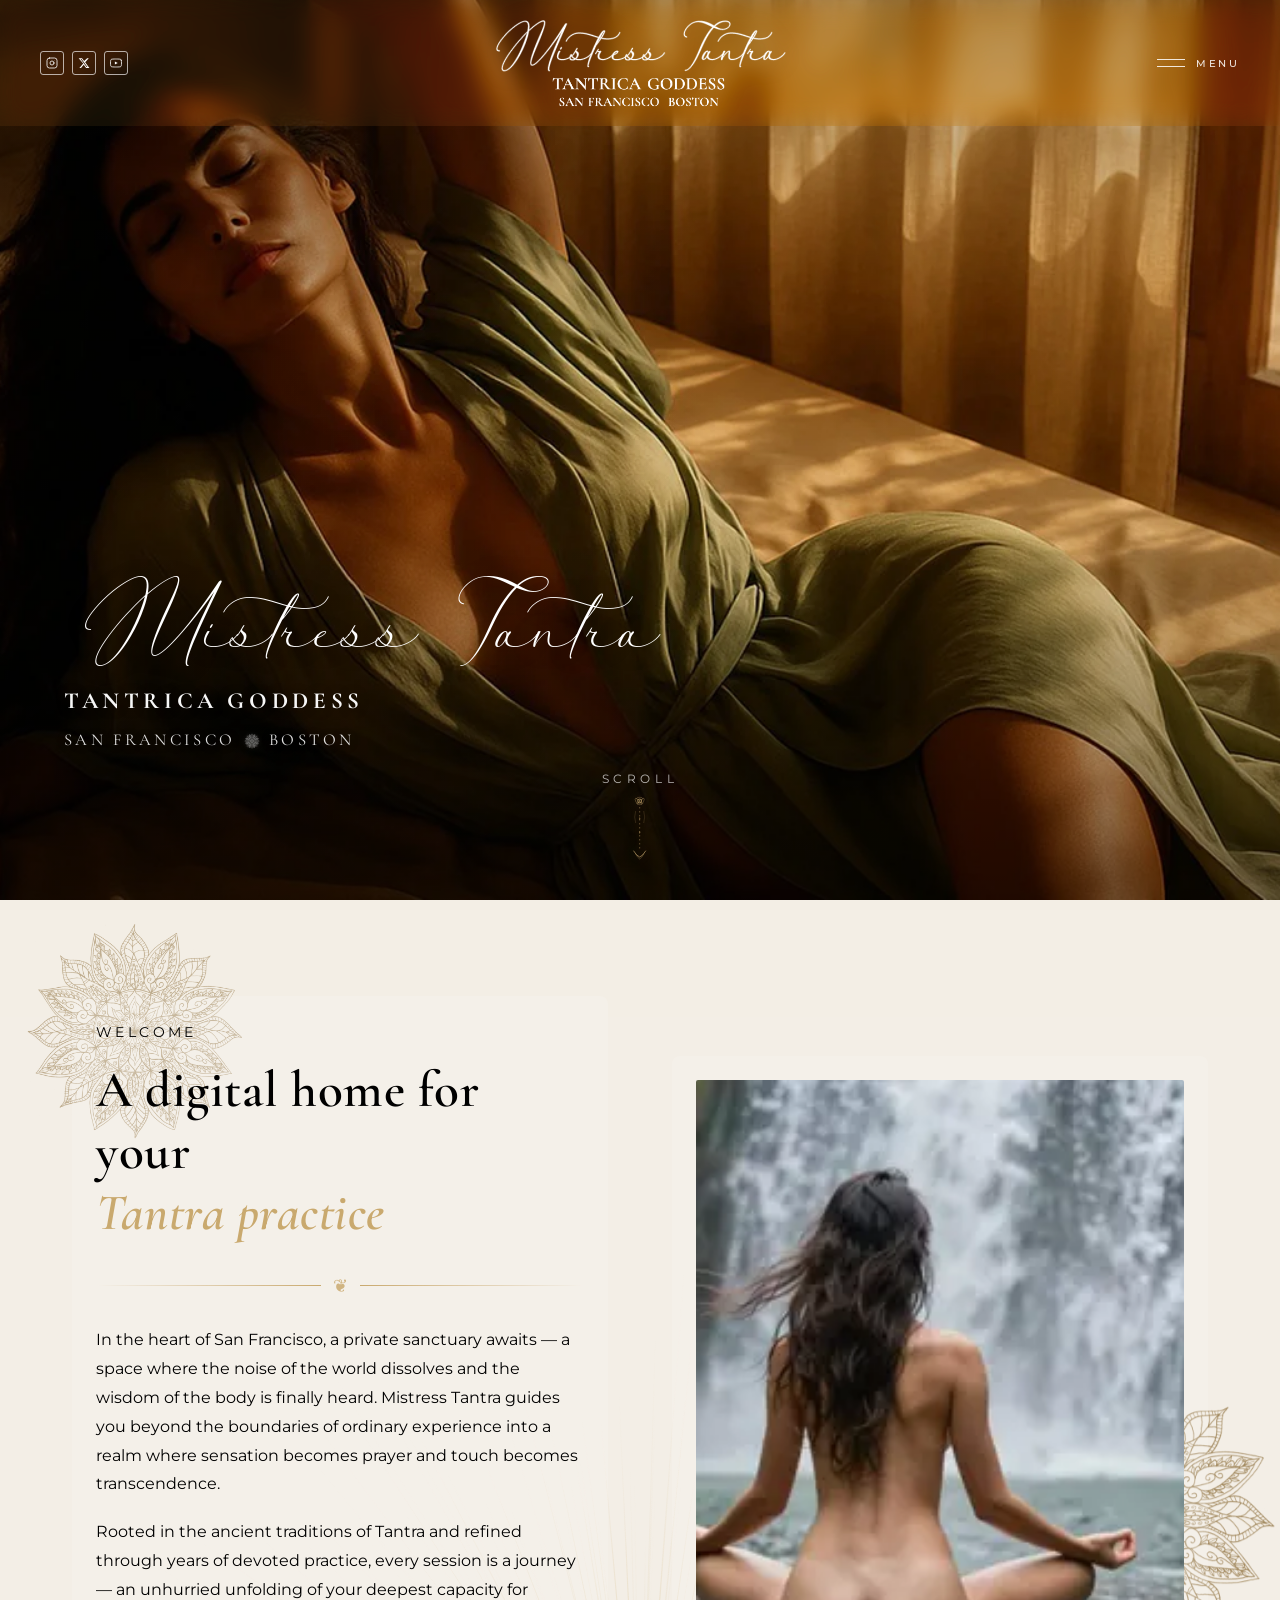
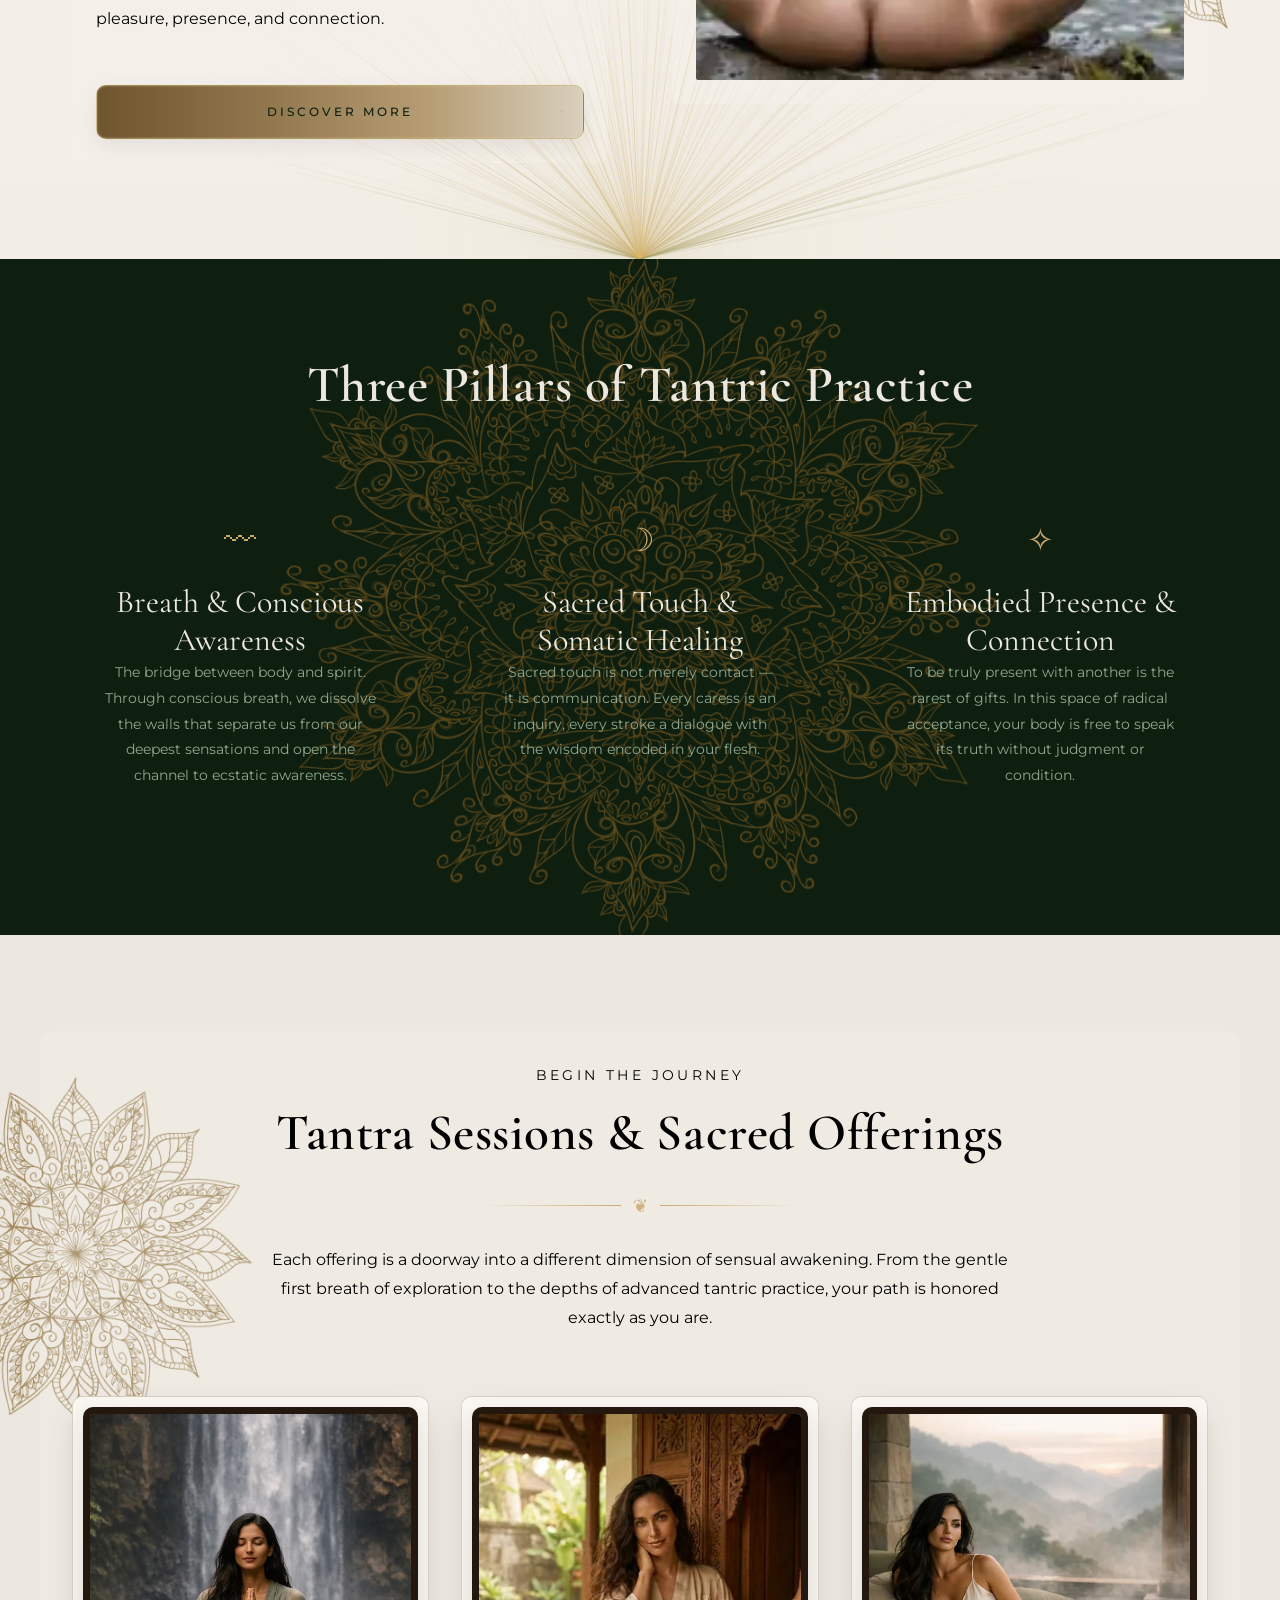
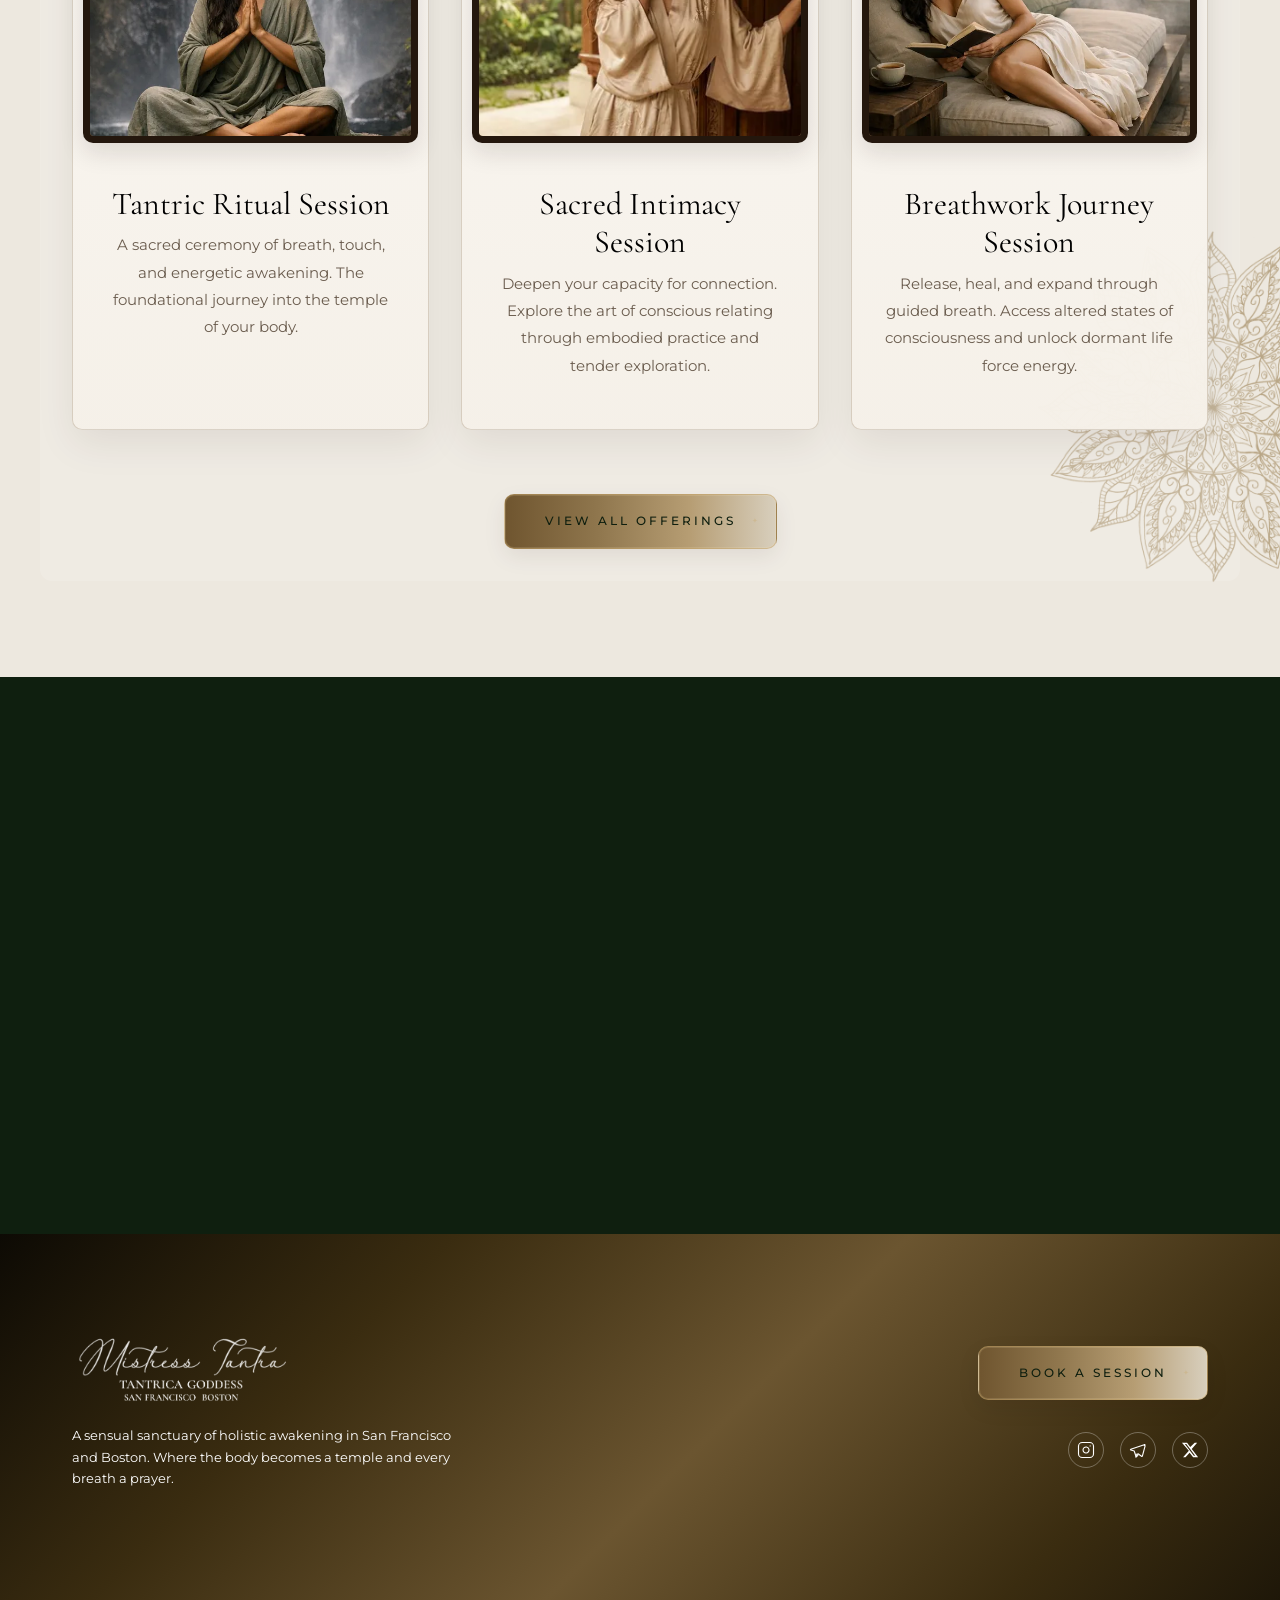
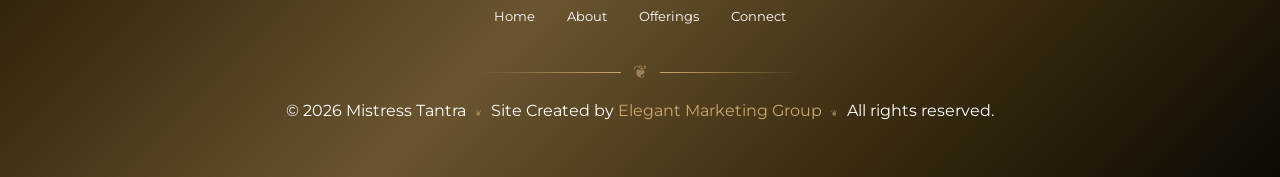
==== index.html @ 06502008 "Fix hero carousel: re-encode all videos, fix image distortion, update scene mapping - Re-encoded all" ====
<!DOCTYPE html>
<html lang="en">
<head>
  <meta charset="UTF-8">
  <meta name="viewport" content="width=device-width, initial-scale=1.0">
  <title>Mistress Tantra – Tantrica Goddess San Francisco</title>
  <meta name="description" content="Mistress Tantra – A sanctuary of sensual healing and holistic awakening in San Francisco & Boston.">
  <link rel="preload" href="assets/fonts/Allonges.ttf" as="font" type="font/ttf" crossorigin="anonymous">
  <link rel="preconnect" href="https://fonts.googleapis.com">
  <link rel="preconnect" href="https://fonts.gstatic.com" crossorigin>
  <link href="https://fonts.googleapis.com/css2?family=Cormorant+Garamond:ital,wght@0,300;0,400;0,500;1,300;1,400;1,500&family=Montserrat:wght@200;300;400;500;600&display=swap" rel="stylesheet">
  <link rel="stylesheet" href="assets/css/styles.css?v=59">
  <link rel="stylesheet" href="assets/css/home.css?v=31">
  <link rel="stylesheet" href="assets/css/sacred-geometry.css?v=12">
  <link rel="icon" href="assets/images/favicon.png" type="image/png">
  <script src="https://sites.super.myninja.ai/_assets/ninja-daytona-script.js"></script>
  <script src="assets/js/responsive-video.js?v=7"></script>
</head>
<body class="home-page">

  <div class="scroll-progress"></div>

  <!-- ═══════════════════════════════════════════════════════
       SITE-WIDE FIXED HEADER  (logo + gold bar + nav overlay)
  ═══════════════════════════════════════════════════════ -->

  <!-- Logo — fixed, centered, above header bar -->
    <!-- ═══════════════════════════════════════════════════════
       SITE-WIDE FIXED HEADER — social | logo | menu (one bar)
  ═══════════════════════════════════════════════════════ -->
  <header class="home-header" id="homeHeader">
    <div class="home-header__inner">

      <!-- COL 1: Social icons — far left -->
      <div class="home-header__social">
        <a href="#" aria-label="Instagram" class="social-icon">
          <svg width="12" height="12" viewBox="0 0 24 24" fill="none"
               stroke="white" stroke-width="1.6"
               stroke-linecap="round" stroke-linejoin="round">
            <rect x="2" y="2" width="20" height="20" rx="5" ry="5"/>
            <circle cx="12" cy="12" r="4"/>
            <circle cx="17.5" cy="6.5" r="0.5" fill="white" stroke="none"/>
          </svg>
        </a>
        <a href="#" aria-label="X" class="social-icon">
          <svg width="12" height="12" viewBox="0 0 24 24" fill="white">
            <path d="M18.244 2.25h3.308l-7.227 8.26 8.502 11.24H16.17l-4.714-6.231-5.401 6.231H2.746l7.73-8.835L1.254 2.25H8.08l4.253 5.622 5.91-5.622Zm-1.161 17.52h1.833L7.084 4.126H5.117z"/>
          </svg>
        </a>
        <a href="#" aria-label="YouTube" class="social-icon">
          <svg width="12" height="12" viewBox="0 0 24 24" fill="none"
               stroke="white" stroke-width="1.6"
               stroke-linecap="round" stroke-linejoin="round">
            <path d="M22.54 6.42a2.78 2.78 0 0 0-1.95-1.96C18.88 4 12 4 12 4s-6.88 0-8.59.46A2.78 2.78 0 0 0 1.46 6.42 29 29 0 0 0 1 12a29 29 0 0 0 .46 5.58 2.78 2.78 0 0 0 1.95 1.96C5.12 20 12 20 12 20s6.88 0 8.59-.46a2.78 2.78 0 0 0 1.95-1.96A29 29 0 0 0 23 12a29 29 0 0 0-.46-5.58z"/>
            <polygon points="9.75 15.02 15.5 12 9.75 8.98 9.75 15.02" fill="white" stroke="none"/>
          </svg>
        </a>
      </div>

      <!-- COL 2: Logo — center -->
      <div class="home-header__logo-col">
        <a href="index.html">
          <img src="assets/images/logo-hero.png"
               alt="Mistress Tantra – Tantrica Goddess"
               class="home-hero__logo">
        </a>
      </div>

      <!-- COL 3: Hamburger + MENU — far right -->
      <div class="home-header__menu-col">
        <button class="home-header__menu-btn" id="menuBtn" aria-label="Open menu">
          <div class="hamburger">
            <span></span>
            <span></span>
            <span></span>
          </div>
          <span class="menu-label">MENU</span>
        </button>
      </div>

    </div>
  </header>

  <!-- Fullscreen nav overlay -->
  <nav class="nav-overlay" id="navOverlay" aria-hidden="true">
    <button class="nav-overlay__close" id="menuClose" aria-label="Close menu">&#x2715;</button>
    <div class="nav-overlay__links">
      <a href="index.html" class="active">Home</a>
      <a href="about.html" >About</a>
      <a href="offerings.html" >Offerings</a>
      <a href="connect.html" >Connect</a>
    </div>
    <div class="nav-overlay__social">
      <a href="#" aria-label="Instagram" class="social-icon">
        <svg width="18" height="18" viewBox="0 0 24 24" fill="none"
             stroke="white" stroke-width="1.6"
             stroke-linecap="round" stroke-linejoin="round">
          <rect x="2" y="2" width="20" height="20" rx="5" ry="5"/>
          <circle cx="12" cy="12" r="4"/>
          <circle cx="17.5" cy="6.5" r="0.5" fill="white" stroke="none"/>
        </svg>
      </a>
      <a href="#" aria-label="X" class="social-icon">
        <svg width="18" height="18" viewBox="0 0 24 24" fill="white">
          <path d="M18.244 2.25h3.308l-7.227 8.26 8.502 11.24H16.17l-4.714-6.231-5.401 6.231H2.746l7.73-8.835L1.254 2.25H8.08l4.253 5.622 5.91-5.622Zm-1.161 17.52h1.833L7.084 4.126H5.117z"/>
        </svg>
      </a>
      <a href="#" aria-label="YouTube" class="social-icon">
        <svg width="18" height="18" viewBox="0 0 24 24" fill="none"
             stroke="white" stroke-width="1.6"
             stroke-linecap="round" stroke-linejoin="round">
          <path d="M22.54 6.42a2.78 2.78 0 0 0-1.95-1.96C18.88 4 12 4 12 4s-6.88 0-8.59.46A2.78 2.78 0 0 0 1.46 6.42 29 29 0 0 0 1 12a29 29 0 0 0 .46 5.58 2.78 2.78 0 0 0 1.95 1.96C5.12 20 12 20 12 20s6.88 0 8.59-.46a2.78 2.78 0 0 0 1.95-1.96A29 29 0 0 0 23 12a29 29 0 0 0-.46-5.58z"/>
          <polygon points="9.75 15.02 15.5 12 9.75 8.98 9.75 15.02" fill="white" stroke="none"/>
        </svg>
      </a>
    </div>
    <!-- Decorative mandalas along the bottom -->
    <div class="nav-overlay__mandalas" aria-hidden="true">
      <img src="assets/images/mandala-section.png" alt="" class="nav-mandala nav-mandala--top-left">
      <img src="assets/images/mandala-section.png" alt="" class="nav-mandala nav-mandala--top-right">
      <img src="assets/images/mandala-section.png" alt="" class="nav-mandala nav-mandala--mid-left">
      <img src="assets/images/mandala-section.png" alt="" class="nav-mandala nav-mandala--mid-right">
      <img src="assets/images/mandala-section.png" alt="" class="nav-mandala nav-mandala--bottom-center">
    </div>
  </nav>




  <!-- Hero — full viewport video with seamless crossfade loop -->
  <section id="home" class="home-hero">
    <div class="home-hero__img" id="heroImage"></div>

    <video class="home-hero__video" id="heroVideoA"
           autoplay muted loop playsinline webkit-playsinline preload="auto">
    </video>
    <video class="home-hero__video home-hero__video--alt" id="heroVideoB"
           muted loop playsinline webkit-playsinline preload="auto">
    </video>

    <div class="home-hero__vignette"></div>

    <!-- Hero text — lower left -->
    <div class="home-hero__text">
      <h1 class="home-hero__title">Mistress Tantra</h1>
      <p class="home-hero__subtitle">TANTRICA GODDESS</p>
      <p class="home-hero__locations">
        SAN FRANCISCO
        <img src="assets/images/mandala-divider.png" alt="" class="mandala-sep" aria-hidden="true">
        BOSTON
      </p>
    </div>

    <!-- Scroll CTA -->
    <button class="home-hero__scroll" id="scrollBtn" aria-label="Scroll to content">
      <span class="scroll-word">SCROLL</span>
      <svg class="scroll-ornament-svg" viewBox="0 0 40 72" fill="none" xmlns="http://www.w3.org/2000/svg">
        <!-- Lotus/mandala top motif -->
        <circle cx="20" cy="8" r="2" fill="none" stroke="rgba(201,169,110,0.85)" stroke-width="0.7"/>
        <ellipse cx="20" cy="5.5" rx="3" ry="1.2" fill="none" stroke="rgba(201,169,110,0.6)" stroke-width="0.5"/>
        <ellipse cx="20" cy="10.5" rx="3" ry="1.2" fill="none" stroke="rgba(201,169,110,0.6)" stroke-width="0.5"/>
        <ellipse cx="17.2" cy="8" rx="1.2" ry="3" fill="none" stroke="rgba(201,169,110,0.6)" stroke-width="0.5" transform="rotate(-25 17.2 8)"/>
        <ellipse cx="22.8" cy="8" rx="1.2" ry="3" fill="none" stroke="rgba(201,169,110,0.6)" stroke-width="0.5" transform="rotate(25 22.8 8)"/>
        <circle cx="20" cy="8" r="0.7" fill="rgba(201,169,110,0.85)"/>
        <!-- Central descending line -->
        <line x1="20" y1="14" x2="20" y2="56" stroke="rgba(201,169,110,0.7)" stroke-width="0.6" stroke-dasharray="1.5 2.5"/>
        <!-- Small diamond accents along the line -->
        <path d="M20 24 L20.8 25.5 L20 27 L19.2 25.5 Z" fill="rgba(201,169,110,0.45)"/>
        <path d="M20 38 L20.8 39.5 L20 41 L19.2 39.5 Z" fill="rgba(201,169,110,0.45)"/>
        <!-- Curved side flourishes -->
        <path d="M16 18 Q14 24 16 30" fill="none" stroke="rgba(201,169,110,0.35)" stroke-width="0.5"/>
        <path d="M24 18 Q26 24 24 30" fill="none" stroke="rgba(201,169,110,0.35)" stroke-width="0.5"/>
        <!-- Bottom chevron arrow -->
        <path d="M14 58 Q17 63 20 64 Q23 63 26 58" fill="none" stroke="rgba(201,169,110,0.8)" stroke-width="0.8" stroke-linecap="round"/>
        <path d="M16 61 Q18 65 20 66 Q22 65 24 61" fill="none" stroke="rgba(201,169,110,0.5)" stroke-width="0.6" stroke-linecap="round"/>
      </svg>
    </button>
  </section>

<!-- ═══════════════════════════════════════════
       CONTENT BELOW HERO
  ════════════════════════════════════════════ -->

  <!-- Introduction -->
  <section id="intro" class="section-linen section-over-hero section-intro-sacred section-entrance">
    <!-- Sacred geometry background — Sri Yantra mandala, slow rotation -->
    <div class="sacred-mandala-wrap" id="sacredMandala">
                        <img src="assets/images/mandala-section.png" alt="" class="sacred-mandala-img" aria-hidden="true">
    </div>
    <!-- Small corner mandala -->
    <div class="sacred-mandala-wrap-sm" id="sacredMandalaSmall">
                        <img src="assets/images/mandala-section.png" alt="" class="sacred-mandala-img sacred-mandala-img-sm" aria-hidden="true">
    </div>
    <!-- Sacred starburst — radiant ray canvas -->
    <canvas class="sacred-starburst" id="sacredStarburst" aria-hidden="true"></canvas>
    <div class="container">
      <div class="grid-2">
        <div class="split-text fade-in-left">
          <p class="subtitle">Welcome</p>
          <h2>A digital home for your <br><em class="font-accent">Tantra practice</em></h2>
          <div class="divider-ornamental" aria-hidden="true">
            <span class="divider-ornamental-line"></span>
            <span class="divider-ornamental-symbol">&#x2766;</span>
            <span class="divider-ornamental-line"></span>
          </div>
          <p>In the heart of San Francisco, a private sanctuary awaits — a space where the noise of the world dissolves and the wisdom of the body is finally heard. Mistress Tantra guides you beyond the boundaries of ordinary experience into a realm where sensation becomes prayer and touch becomes transcendence.</p>
          <p>Rooted in the ancient traditions of Tantra and refined through years of devoted practice, every session is a journey — an unhurried unfolding of your deepest capacity for pleasure, presence, and connection.</p>
          <a href="about.html" class="btn btn-dark mt-md">Discover More</a>
        </div>
        <div class="fade-in-right">
          <picture>
      <source media="(max-width: 480px)" srcset="assets/images/mobile/hero-about.webp" type="image/webp">
      <source media="(max-width: 767px)" srcset="assets/images/tablet-p/hero-about.webp" type="image/webp">
      <source media="(max-width: 1023px)" srcset="assets/images/tablet-l/hero-about.webp" type="image/webp">
      <source srcset="assets/images/laptop/hero-about.webp" type="image/webp">
      <img src="assets/images/hero-about.png" alt="Mistress Tantra in meditation" class="img-hero-tall">
    </picture>
        </div>
      </div>
    </div>
  </section>



  <!-- Pillars -->
  <section class="section-dark section-pillars-sacred section-entrance">
    <div class="pillars-mandala-wrap" aria-hidden="true">
      <img src="assets/images/mandala-pillars.png" alt="" class="pillars-mandala-img">
    </div>
    <div class="container text-center">
      <h2 class="fade-in" style="color: var(--linen);">Three Pillars of Tantric Practice</h2>
      <div class="feature-row mt-lg stagger-children">
        <div class="feature-item fade-in">
          <div class="feature-icon" style="color: var(--aman-gold);">〰</div>
          <h3 style="color: var(--linen);">Breath & Conscious Awareness</h3>
          <p style="color: var(--misty-sage);">The bridge between body and spirit. Through conscious breath, we dissolve the walls that separate us from our deepest sensations and open the channel to ecstatic awareness.</p>
        </div>
        <div class="feature-item fade-in">
          <div class="feature-icon" style="color: var(--aman-gold);">☽</div>
          <h3 style="color: var(--linen);">Sacred Touch & Somatic Healing</h3>
          <p style="color: var(--misty-sage);">Sacred touch is not merely contact — it is communication. Every caress is an inquiry, every stroke a dialogue with the wisdom encoded in your flesh.</p>
        </div>
        <div class="feature-item fade-in">
          <div class="feature-icon" style="color: var(--aman-gold);">✧</div>
          <h3 style="color: var(--linen);">Embodied Presence & Connection</h3>
          <p style="color: var(--misty-sage);">To be truly present with another is the rarest of gifts. In this space of radical acceptance, your body is free to speak its truth without judgment or condition.</p>
        </div>
      </div>
    </div>
  </section>

  <!-- Offerings Preview -->
  <section class="section-linen offerings-mandala-section section-entrance">
    <div class="offerings-mandala offerings-mandala-one" aria-hidden="true">
      <img src="assets/images/mandala-section.png" alt="" class="offerings-mandala-img">
    </div>
    <div class="offerings-mandala offerings-mandala-two" aria-hidden="true">
      <img src="assets/images/mandala-section.png" alt="" class="offerings-mandala-img">
    </div>
    <div class="container text-center">
      <p class="subtitle fade-in">Begin the Journey</p>
      <h2 class="fade-in">Tantra Sessions & Sacred Offerings</h2>
      <div class="divider divider-center fade-in"><span class="divider-ornament">&#x2766;</span></div>
      <p class="container-narrow fade-in" style="color: #000000;">Each offering is a doorway into a different dimension of sensual awakening. From the gentle first breath of exploration to the depths of advanced tantric practice, your path is honored exactly as you are.</p>
      <div class="grid-3 mt-lg stagger-children">
        <div class="card fade-in">
          <div class="card-image-wrapper">
            <picture>
      <source media="(max-width: 480px)" srcset="assets/images/mobile/offerings-square.webp" type="image/webp">
      <source media="(max-width: 767px)" srcset="assets/images/tablet-p/offerings-square.webp" type="image/webp">
      <source media="(max-width: 1023px)" srcset="assets/images/tablet-l/offerings-square.webp" type="image/webp">
      <source srcset="assets/images/laptop/offerings-square.webp" type="image/webp">
      <img src="assets/images/offerings-square.png" alt="Tantric Ritual Session" class="card-image card-image-offering card-image-offering-ritual">
    </picture>
          </div>
          <div class="card-body">
            <h3>Tantric Ritual Session</h3>
            <p>A sacred ceremony of breath, touch, and energetic awakening. The foundational journey into the temple of your body.</p>
          </div>
        </div>
        <div class="card fade-in">
          <div class="card-image-wrapper">
            <picture>
      <source media="(max-width: 480px)" srcset="assets/images/mobile/hero-connect.webp" type="image/webp">
      <source media="(max-width: 767px)" srcset="assets/images/tablet-p/hero-connect.webp" type="image/webp">
      <source media="(max-width: 1023px)" srcset="assets/images/tablet-l/hero-connect.webp" type="image/webp">
      <source srcset="assets/images/laptop/hero-connect.webp" type="image/webp">
      <img src="assets/images/hero-connect.jpg" alt="Sacred Intimacy Session" class="card-image card-image-offering card-image-offering-intimacy">
    </picture>
          </div>
          <div class="card-body">
            <h3>Sacred Intimacy Session</h3>
            <p>Deepen your capacity for connection. Explore the art of conscious relating through embodied practice and tender exploration.</p>
          </div>
        </div>
        <div class="card fade-in">
          <div class="card-image-wrapper">
            <picture>
      <source media="(max-width: 480px)" srcset="assets/images/mobile/hero-blog.webp" type="image/webp">
      <source media="(max-width: 767px)" srcset="assets/images/tablet-p/hero-blog.webp" type="image/webp">
      <source media="(max-width: 1023px)" srcset="assets/images/tablet-l/hero-blog.webp" type="image/webp">
      <source srcset="assets/images/laptop/hero-blog.webp" type="image/webp">
      <img src="assets/images/hero-blog.png" alt="Breathwork Journey Session" class="card-image card-image-offering card-image-offering-breathwork">
    </picture>
          </div>
          <div class="card-body">
            <h3>Breathwork Journey Session</h3>
            <p>Release, heal, and expand through guided breath. Access altered states of consciousness and unlock dormant life force energy.</p>
          </div>
        </div>
      </div>
      <a href="offerings.html" class="btn btn-dark mt-lg">View All Offerings</a>
    </div>
  </section>

  <!-- CTA -->
  <section class="book-session-overlay-section section-dark section-entrance" style="padding: var(--space-xxl) 0;">
    <!-- Centered mandala overlay -->
    <div class="book-session-mandala-wrap" aria-hidden="true">
      <img src="assets/images/mandala-pillars.png" alt="" class="book-session-mandala-img">
    </div>
    <div class="container text-center">
      <h2 class="fade-in" style="color: var(--linen); font-size: clamp(2rem, 4vw, 3.2rem);">Book a Tantric Session in San Francisco</h2>
      <p class="container-narrow fade-in" style="color: var(--misty-sage); margin-bottom: var(--space-lg);">Whether you seek healing, exploration, or the simple profound pleasure of being truly seen and held — this space was created for you.</p>
      <a href="connect.html" class="btn btn-primary fade-in">Connect With Me</a>
    </div>
  </section>

  <!-- Footer -->
  <footer class="footer">
    <div class="footer-bg" aria-hidden="true"></div>
    <div class="container">
      <div class="footer-top">
        <div class="footer-brand">
          <img src="assets/images/logo-hero.png" alt="Mistress Tantra – Tantrica Goddess San Francisco & Boston" class="footer-logo">
          <p>A sensual sanctuary of holistic awakening in San Francisco and Boston. Where the body becomes a temple and every breath a prayer.</p>
        </div>
        <div class="footer-actions">
          <a href="connect.html" class="btn btn-primary footer-cta">Book a Session</a>
          <div class="footer-social">
            <a href="#" aria-label="Instagram"><svg width="18" height="18" viewBox="0 0 24 24" fill="none" stroke="currentColor" stroke-width="1.5" stroke-linecap="round" stroke-linejoin="round"><rect x="2" y="2" width="20" height="20" rx="5" ry="5"/><path d="M16 11.37A4 4 0 1 1 12.63 8 4 4 0 0 1 16 11.37z"/><line x1="17.5" y1="6.5" x2="17.51" y2="6.5"/></svg></a>
            <a href="#" aria-label="Telegram"><svg width="18" height="18" viewBox="0 0 24 24" fill="none" stroke="currentColor" stroke-width="1.5" stroke-linecap="round" stroke-linejoin="round"><path d="M21.2 4.6L2.4 11.1c-.7.3-.7.8.1 1l4.5 1.3 1.7 5.3c.2.6.5.7.9.4l2.5-2.1 4.6 3.4c.6.3 1 .2 1.2-.5l3.5-13.2c.2-.8-.3-1.2-1.2-.9z"/><path d="M9.6 17.4l-.6 3.6c-.1.5.2.6.5.3l2.3-2.1"/></svg></a>
            <a href="#" aria-label="X"><svg width="18" height="18" viewBox="0 0 24 24" fill="currentColor"><path d="M18.244 2.25h3.308l-7.227 8.26 8.502 11.24H16.17l-4.714-6.231-5.401 6.231H2.746l7.73-8.835L1.254 2.25H8.08l4.253 5.622 5.91-5.622Zm-1.161 17.52h1.833L7.084 4.126H5.117z"/></svg></a>
          </div>
        </div>
      </div>
      <div class="footer-nav-wrapper">
        <button class="footer-hamburger" id="footerHamburger" aria-label="Open menu">
          <span></span><span></span><span></span>
        </button>
        <nav class="footer-nav" id="footerNav">
          <a href="index.html">Home</a>
          <a href="about.html">About</a>
          <a href="offerings.html">Offerings</a>
          <a href="connect.html">Connect</a>
        </nav>
      </div>
      <div class="footer-divider divider divider-center" aria-hidden="true"><span class="divider-ornament">&#x2766;</span></div>
      <div class="footer-bottom">
        <p>&copy; 2026 Mistress Tantra <span class="footer-sep">&#x2766;</span> Site Created by <a href="https://www.elegantmarketinggroup.com" target="_blank" rel="noopener noreferrer">Elegant Marketing Group</a> <span class="footer-sep">&#x2766;</span> All rights reserved.</p>
      </div>
    </div>
  </footer>

  <div class="back-to-top">↑</div>
  <script src="assets/js/main.js?v=2"></script>
  <script src="assets/js/starburst.js?v=3"></script>
  <script src="assets/js/home.js?v=21"></script>
</body>
</html>
---- assets/css/styles.css ----
/* ============================================================
   MISTRESS TANTRA — Custom Stylesheet
   Aman-Vibe Aesthetic · Earthy · Sensual · Holistic
   ============================================================ */

/* --- FONT IMPORTS --- */
/* Allonges Regular — self-hosted (hero title only) */
@font-face {
  font-family: 'Allonges';
  src: url('../fonts/Allonges.ttf') format('truetype');
  font-weight: 400;
  font-style: normal;
  font-display: block; /* hold invisible — eliminates FOUT flash */
}
/* Cormorant Garamond + Montserrat only — Playfair Display removed per style guide */
@import url('https://fonts.googleapis.com/css2?family=Cormorant+Garamond:ital,wght@0,300;0,400;0,500;0,600;0,700;1,300;1,400;1,500;1,600&family=Montserrat:wght@200;300;400;500;600&display=swap');

/* --- CSS CUSTOM PROPERTIES --- */
:root {
  /* Primary Greens — DARKENED */
  --deep-forest: #0f1f0f;
  --sage: #5a7a5a;
  --misty-sage: #8fa88f;
  --olive-grove: #4a5c3a;

  /* Earthy Browns & Beiges */
  --warm-earth: #3d3428;
  --raw-umber: #6b5d4f;
  --warm-sand: #c4a882;

  /* Neutrals */
  --charcoal: #2c2c2c;
  --stone: #8a8278;
  --linen: #ede8df;
  --ivory-mist: #faf7f2;

  /* Accents */
  --aman-gold: #c9a96e;
  --aman-gold-light: #d4b87e;

  /* Overlays — BLACK with same transparency */
  --veil: rgba(0, 0, 0, 0.7);
  --veil-light: rgba(0, 0, 0, 0.4);
  --veil-warm: rgba(0, 0, 0, 0.6);

  /* Typography */
  --font-display: 'Cormorant Garamond', Georgia, serif;
  --font-body: 'Montserrat', 'Helvetica Neue', Arial, sans-serif;
  --font-accent: 'Cormorant Garamond', Georgia, serif;

  /* Spacing */
  --space-xs: 0.5rem;
  --space-sm: 1rem;
  --space-md: 2rem;
  --space-lg: 4rem;
  --space-xl: 6rem;
  --space-xxl: 10rem;

  /* Transitions */
  --transition-smooth: all 0.5s cubic-bezier(0.25, 0.1, 0.25, 1);
  --transition-slow: all 0.8s cubic-bezier(0.25, 0.1, 0.25, 1);
}

/* --- RESET & BASE --- */
*,
*::before,
*::after {
  margin: 0;
  padding: 0;
  box-sizing: border-box;
}

html {
  scroll-behavior: smooth;
  font-size: 16px;
  overflow-x: hidden;
}

body {
  font-family: var(--font-body);
  font-weight: 400;
  color: #000000;
  background-color: var(--linen);
  line-height: 1.7;
  overflow-x: hidden;
  -webkit-font-smoothing: antialiased;
  -moz-osx-font-smoothing: grayscale;
}

img {
  max-width: 100%;
  height: auto;
  display: block;
}

/* Responsive picture elements — ensure proper sizing */
picture {
  display: block;
  width: 100%;
  height: 100%;
}
picture img {
  width: 100%;
  height: auto;
}
/* About overlap image — picture element needs specific handling */
.about-overlap-image picture {
  width: 100%;
  height: auto;
}
.about-overlap-image picture img {
  width: 100%;
  height: 500px;
  object-fit: cover;
  object-position: center 30%;
  border-radius: 10px;
  box-shadow: 0 20px 60px rgba(0,0,0,0.25);
  opacity: 0;
  transform: translateY(30px);
  transition: opacity 1.2s ease, transform 1.2s ease;
}
.about-overlap-image picture img.visible {
  opacity: 1;
  transform: translateY(0);
}

a {
  color: inherit;
  text-decoration: none;
  transition: var(--transition-smooth);
}

ul, ol {
  list-style: none;
}

::selection {
  background: var(--aman-gold);
  color: var(--deep-forest);
}

/* --- TYPOGRAPHY --- */
h1, h2, h3, h4, h5, h6 {
  font-family: var(--font-display);
  font-weight: 400;
  line-height: 1.2;
  color: var(--deep-forest);
}

h1 {
  font-size: clamp(2.8rem, 4.5vw, 5rem); /* Style Guide: 44.8px–80px */
  font-weight: 300;
  letter-spacing: 0.02em;
  line-height: 1.1;
  color: #000000;
}

h2 {
  font-size: clamp(2.2rem, 4vw, 4rem);
  font-weight: 600;
  letter-spacing: 0.01em;
  color: #000000;
}

h3 {
  font-size: clamp(1.5rem, 2.5vw, 2rem);
  font-weight: 400;
  color: #000000;
}

h4 {
  font-size: clamp(1.2rem, 2vw, 1.5rem);
  font-weight: 500;
}

p {
  margin-bottom: 1.2em;
  font-size: 1rem;
  line-height: 1.8;
}

.font-accent {
  font-family: var(--font-accent);
  font-style: italic;
  color: var(--aman-gold);
}

.text-gold {
  color: var(--aman-gold);
}

.text-sage {
  color: var(--sage);
}

.subtitle {
  font-family: var(--font-body);
  font-weight: 400;
  font-size: 0.85rem;
  letter-spacing: 0.25em;
  text-transform: uppercase;
  color: #000000;
  margin-bottom: var(--space-sm);
}

.divider {
  display: flex;
  align-items: center;
  gap: 0.75rem;
  margin: var(--space-md) 0;
  width: 100%;
  max-width: 320px;
  background: none;
  height: auto;
}

.divider::before,
.divider::after {
  content: '';
  flex: 1;
  height: 1px;
  background: linear-gradient(
    to right,
    transparent 0%,
    var(--aman-gold) 100%
  );
}

.divider::after {
  background: linear-gradient(
    to left,
    transparent 0%,
    var(--aman-gold) 100%
  );
}

/* Insert ornamental symbol between the two gradient lines */
.divider-ornament {
  color: var(--aman-gold);
  font-size: 1.1rem;
  line-height: 1;
  opacity: 0.85;
  flex-shrink: 0;
}

.divider-center {
  margin-left: auto;
  margin-right: auto;
}

/* --- Ornamental Script Divider --- */
.divider-ornamental {
  display: flex;
  align-items: center;
  gap: 0.75rem;
  margin: var(--space-md) 0;
}

.divider-ornamental-line {
  flex: 1;
  height: 1px;
  background: linear-gradient(
    to var(--dir, right),
    transparent 0%,
    var(--aman-gold) 100%
  );
}

.divider-ornamental-line:last-child {
  --dir: left;
}

.divider-ornamental-symbol {
  color: var(--aman-gold);
  font-size: 1.1rem;
  line-height: 1;
  opacity: 0.85;
}

/* --- LAYOUT --- */
.container {
  max-width: 1200px;
  margin: 0 auto;
  padding: 0 var(--space-md);
}

.container-narrow {
  max-width: 800px;
  margin: 0 auto;
  padding: 0 var(--space-md);
}

.container-wide {
  max-width: 1400px;
  margin: 0 auto;
  padding: 0 var(--space-md);
}

section {
  padding: var(--space-xl) 0;
}

.section-dark {
  background: var(--deep-forest);
  color: var(--linen);
  position: relative;
  overflow: hidden;
}

.section-dark > .container {
  position: relative;
  z-index: 1;
}

.section-dark h2,
.section-dark h3,
.section-dark h4 {
  color: #ffffff;
}

.section-dark p {
  color: rgba(255, 255, 255, 0.75);
}

.section-ivory {
  background: var(--ivory-mist);
}

.section-linen {
  background: var(--linen);
}

/* --- NAVIGATION --- */
.navbar {
  position: fixed;
  top: 0;
  left: 0;
  width: 100%;
  z-index: 1000;
  transition: var(--transition-smooth);
  padding: 0.8rem 0;
  /* Glassmorphism - always on */
  background: rgba(15, 31, 15, 0.3);
  backdrop-filter: blur(16px) saturate(180%);
  -webkit-backdrop-filter: blur(16px) saturate(180%);
  border-bottom: 1px solid rgba(201, 169, 110, 0.08);
}

.navbar.scrolled {
  background: linear-gradient(135deg, #0d0a04 0%, #3a2c10 25%, #6b5530 50%, #3a2c10 75%, #0d0a04 100%);
  backdrop-filter: none;
  -webkit-backdrop-filter: none;
  padding: 0.5rem 0;
  border-bottom: 1px solid rgba(201, 169, 110, 0.15);
  box-shadow: 0 4px 30px rgba(0, 0, 0, 0.15);
}

.navbar-inner {
  display: flex;
  align-items: center;
  justify-content: space-between;
  max-width: 1400px;
  margin: 0 auto;
  padding: 0 var(--space-md);
}

/* Minimal sticky logo - text only on scroll */
.nav-logo {
  display: flex;
  align-items: center;
  gap: 0.7rem;
  transition: var(--transition-smooth);
}

.nav-logo img {
  height: 66px;
  width: auto;
  transition: var(--transition-smooth);
  opacity: 1;
}

.navbar.scrolled .nav-logo img {
  height: 60px;
  width: auto;
}

.nav-logo-text {
  display: none;
}

/* Minimal nav links */
.nav-links {
  display: flex;
  align-items: center;
  gap: 2rem;
}

.nav-links a {
  font-family: var(--font-body);
  font-size: 0.7rem;
  font-weight: 400;
  letter-spacing: 0.2em;
  text-transform: uppercase;
  color: rgba(255, 255, 255, 0.65);
  position: relative;
  padding: 0.3rem 0;
  transition: var(--transition-smooth);
}

.nav-links a::after {
  content: '';
  position: absolute;
  bottom: -2px;
  left: 50%;
  transform: translateX(-50%);
  width: 0;
  height: 1px;
  background: var(--aman-gold);
  transition: var(--transition-smooth);
}

.nav-links a:hover {
  color: rgba(255, 255, 255, 0.95);
}

.nav-links a:hover::after,
.nav-links a.active::after {
  width: 100%;
}

.nav-links a.active {
  color: var(--aman-gold);
}

/* Active section dot indicator */
.nav-links a .nav-dot {
  display: inline-block;
  width: 4px;
  height: 4px;
  border-radius: 50%;
  background: var(--aman-gold);
  margin-left: 6px;
  opacity: 0;
  transform: scale(0);
  transition: var(--transition-smooth);
  vertical-align: middle;
}

.nav-links a.active .nav-dot {
  opacity: 1;
  transform: scale(1);
}

/* Mobile menu toggle */
.nav-toggle {
  display: none;
  flex-direction: column;
  gap: 5px;
  cursor: pointer;
  padding: 5px;
  z-index: 1001;
}

.nav-toggle span {
  width: 22px;
  height: 1.5px;
  background: var(--aman-gold);
  transition: var(--transition-smooth);
}

.nav-toggle.open span:nth-child(1) {
  transform: rotate(45deg) translate(4px, 5px);
}

.nav-toggle.open span:nth-child(2) {
  opacity: 0;
}

.nav-toggle.open span:nth-child(3) {
  transform: rotate(-45deg) translate(4px, -5px);
}

/* Mobile Navigation */
@media (max-width: 768px) {
  .nav-toggle {
    display: flex;
  }

  .navbar {
    padding: 0.6rem 0;
  }

  .nav-links {
    position: fixed;
    top: 0;
    right: -100%;
    width: 100%;
    height: 100vh;
    background: rgba(15, 31, 15, 0.92);
    backdrop-filter: blur(30px) saturate(200%);
    -webkit-backdrop-filter: blur(30px) saturate(200%);
    flex-direction: column;
    justify-content: center;
    align-items: center;
    gap: 2rem;
    transition: var(--transition-smooth);
  }

  .nav-links.open {
    right: 0;
  }

  .nav-links a {
    font-size: 0.9rem;
    letter-spacing: 0.3em;
  }
}

/* Hero content responsive padding — clears fixed navbar on all devices */
@media (max-width: 1024px) {
  .hero-content {
    padding-top: 100px;
  }
}

@media (max-width: 768px) {
  .hero-content {
    padding-top: 90px;
    padding-left: 4%;
    padding-right: 4%;
    max-width: 100%;
    grid-column: 1 / -1;
  }
  .hero-content h1 {
    line-height: 1.05;
  }
}

@media (max-width: 480px) {
  .hero-content {
    padding-top: 85px;
    padding-left: 2% !important;
    padding-right: 2% !important;
  }
  .hero-content h1 {
    line-height: 1.0;
    font-size: clamp(2rem, 7vw, 3rem);
  }
  .video-hero .hero-content h1 {
    line-height: 1.0;
    font-size: clamp(2rem, 7vw, 3rem);
  }
  .about-hero-gradient .hero-content h1 {
    line-height: 1.0;
    font-size: clamp(2rem, 7vw, 3rem);
  }
}

/* --- HERO SECTIONS (Universal) --- */
.hero,
.page-hero {
  position: relative;
  min-height: 100vh;
  display: grid;
  grid-template-columns: 1fr 1fr;
  align-items: center;
  overflow: hidden;
}

/* Fixed background image — content slides up over it */
.hero-bg {
  position: fixed;
  top: 0;
  left: 0;
  width: 100%;
  height: 100vh;
  object-fit: cover;
  z-index: 0;
  grid-column: 1 / -1;
  grid-row: 1 / -1;
}

/* Home hero — show subject's face, position from bottom */
.hero .hero-bg {
  object-position: center 30%;
}

/* Home hero — flipped horizontally so subject is on the right */
.hero-bg-flipped {
  transform: scaleX(-1);
}

/* Home hero — no overlay, text needs readability */
#home .hero-content h1,
#home .hero-content .tagline,
#home .hero-content p,
#home .hero-content .subtitle {
  text-shadow: 0 2px 20px rgba(0,0,0,0.5), 0 4px 40px rgba(0,0,0,0.3);
}

/* About hero — center the subject */
#about .hero-bg {
  object-position: center top;
}

/* Offerings hero — show full body, center */
#offerings .hero-bg {
  object-position: center center;
}

/* Connect hero — show face and upper body */
#connect .hero-bg {
  object-position: center 30%;
}

/* Blog hero — show upper portion */
#blog .hero-bg {
  object-position: center 35%;
}

/* Blog hero — stronger text shadow for readability without heavy overlay */
#blog .hero-content h1,
#blog .hero-content .tagline,
#blog .hero-content p,
#blog .hero-content .subtitle {
  text-shadow: 0 2px 12px rgba(0,0,0,0.55), 0 1px 3px rgba(0,0,0,0.4);
}

/* Hero overlays — BLACK with transparency */
.hero-overlay {
  position: absolute;
  top: 0;
  left: 0;
  width: 100%;
  height: 100%;
  z-index: 1;
  grid-column: 1 / -1;
  grid-row: 1 / -1;
}

.hero-overlay.dark {
  background: linear-gradient(
    to right,
    rgba(0, 0, 0, 0.88) 0%,
    rgba(0, 0, 0, 0.72) 35%,
    rgba(0, 0, 0, 0.35) 65%,
    rgba(0, 0, 0, 0.15) 100%
  );
}

.hero-overlay.warm {
  background: linear-gradient(
    to right,
    rgba(0, 0, 0, 0.85) 0%,
    rgba(0, 0, 0, 0.68) 35%,
    rgba(0, 0, 0, 0.3) 65%,
    rgba(0, 0, 0, 0.1) 100%
  );
}

/* Blog hero — minimal overlay so images aren't compromised */
.hero-overlay.blog-subtle {
  background: linear-gradient(
    to right,
    rgba(0, 0, 0, 0.40) 0%,
    rgba(0, 0, 0, 0.22) 30%,
    transparent 60%,
    transparent 100%
  );
}

.hero-content {
  position: relative;
  z-index: 2;
  text-align: left;
  color: #ffffff;
  max-width: 540px;
  padding-left: 6%;
  padding-right: 2rem;
  padding-top: 110px;
  grid-column: 1;
  grid-row: 1;
}

.hero-content h1 {
  color: #ffffff;
  font-weight: 300;
  margin-bottom: var(--space-sm);
  text-shadow: 0 2px 40px rgba(0,0,0,0.3);
}

.hero-content .tagline {
  font-family: var(--font-accent);
  font-style: italic;
  font-size: clamp(1.1rem, 2vw, 1.5rem);
  color: var(--warm-sand);
  margin-bottom: var(--space-md);
  opacity: 0.9;
}

.hero-content p {
  font-size: 1.05rem;
  color: rgba(255, 255, 255, 0.8);
  max-width: 560px;
  margin: 0 0 var(--space-lg);
  line-height: 1.9;
}

.hero-scroll {
  position: absolute;
  bottom: 2rem;
  left: 50%;
  transform: translateX(-50%);
  z-index: 2;
  display: flex;
  flex-direction: column;
  align-items: center;
  gap: 0.5rem;
  color: rgba(255,255,255,0.5);
  font-size: 0.65rem;
  letter-spacing: 0.3em;
  text-transform: uppercase;
  animation: float 3s ease-in-out infinite;
  grid-column: 1 / -1;
  grid-row: 1 / -1;
  align-self: end;
}

.hero-scroll .scroll-line {
  width: 1px;
  height: 40px;
  background: linear-gradient(to bottom, var(--aman-gold), transparent);
}

@keyframes float {
  0%, 100% { transform: translateX(-50%) translateY(0); }
  50% { transform: translateX(-50%) translateY(-10px); }
}

/* Hero subtitle left-aligned */
.hero-content .subtitle {
  text-align: left;
}

/* Hero buttons left-aligned */
.hero-content .btn {
  margin-left: 0;
}

/* --- PAGE HERO (section heroes — same full-height treatment) --- */
.page-hero {
  align-items: flex-end;
}

.page-hero .hero-bg {
  transition: none;
}

.page-hero:hover .hero-bg {
  transform: none;
}

.page-hero-content {
  position: relative;
  z-index: 2;
  padding: var(--space-xl) var(--space-md) var(--space-lg);
  width: 100%;
  background: linear-gradient(to top, rgba(0,0,0,0.85) 0%, transparent 100%);
}

.page-hero-content h1 {
  color: #ffffff;
  margin-bottom: var(--space-xs);
}

.page-hero-content .subtitle {
  color: var(--aman-gold);
}

/* When a section-hero scrolls out of view, hide its fixed bg */
.section-hero-wrapper {
  position: relative;
  min-height: 100vh;
  overflow: hidden;
}

.section-hero-wrapper + .section-content {
  position: relative;
  z-index: 5;
  background: var(--linen);
  margin-top: -1px;
}

/* --- FAST SCROLL TRANSITION TO WHITE --- */
/* Content sections immediately transition to solid background */
.section-content {
  position: relative;
  z-index: 5;
  background: var(--linen);
}

.section-content.section-linen {
  background: var(--linen);
}

.section-content.section-ivory {
  background: var(--ivory-mist);
}

.section-content.section-dark {
  background: var(--deep-forest);
}

/* Ensure first content section after hero has no gap and immediate background */
.hero + section,
.hero + .section-linen,
.hero + .section-ivory {
  margin-top: 0;
  position: relative;
  z-index: 5;
}

/* Force immediate solid background on all content sections — no slow fade */
.section-linen,
.section-ivory,
.section-dark {
  -webkit-font-smoothing: antialiased;
}

/* Section that sits over the fading hero — mostly transparent to show hero behind */
.section-over-hero {
  background: rgba(245, 240, 232, 0.80) !important;
  position: relative;
  z-index: 5;
}



/* --- BUTTONS --- */
.btn {
  display: inline-block;
  font-family: var(--font-body);
  font-size: 0.75rem;
  font-weight: 500;
  letter-spacing: 0.25em;
  text-transform: uppercase;
  padding: 1rem 2.5rem;
  border: 1px solid;
  cursor: pointer;
  transition: var(--transition-smooth);
  position: relative;
  overflow: hidden;
}

.btn-primary {
  border-color: var(--aman-gold);
  color: var(--aman-gold);
  background: transparent;
}

.btn-primary:hover {
  background: var(--aman-gold);
  color: var(--deep-forest);
}

.btn-filled {
  border-color: var(--aman-gold);
  color: var(--deep-forest);
  background: var(--aman-gold);
}

.btn-filled:hover {
  background: var(--aman-gold-light);
  border-color: var(--aman-gold-light);
  color: var(--deep-forest);
}

.btn-light {
  border-color: rgba(255,255,255,0.4);
  color: #ffffff;
  background: transparent;
}

.btn-light:hover {
  border-color: var(--aman-gold);
  color: var(--aman-gold);
}

.btn-dark {
  border-color: var(--deep-forest);
  color: var(--deep-forest);
  background: transparent;
}

.btn-dark:hover {
  background: var(--deep-forest);
  color: var(--aman-gold);
}

/* --- CARDS --- */
.card {
  background: var(--ivory-mist);
  border: 1px solid rgba(196, 168, 130, 0.2);
  overflow: hidden;
  transition: var(--transition-smooth);
}

.card:hover {
  transform: translateY(-4px);
  box-shadow: 0 20px 60px rgba(15, 31, 15, 0.1);
}

.card-image {
  width: 100%;
  height: 300px;
  object-fit: cover;
  transition: var(--transition-slow);
}

.card:hover .card-image {
  transform: scale(1.05);
}

.card-image-wrapper {
  overflow: hidden;
}

.card-body {
  padding: var(--space-md);
}

.card-body h3 {
  margin-bottom: var(--space-xs);
}

.card-body p {
  color: var(--raw-umber);
  font-size: 0.95rem;
}

/* --- GRID LAYOUTS --- */
.grid-2 {
  display: grid;
  grid-template-columns: repeat(2, 1fr);
  gap: var(--space-lg);
  align-items: center;
}

.grid-3 {
  display: grid;
  grid-template-columns: repeat(3, 1fr);
  gap: var(--space-md);
}

.grid-4 {
  display: grid;
  grid-template-columns: repeat(4, 1fr);
  gap: var(--space-md);
}

@media (max-width: 1024px) {
  .grid-3 {
    grid-template-columns: 1fr;
  }
  .grid-4 {
    grid-template-columns: 1fr;
  }
}

@media (max-width: 768px) {
  .grid-2, .grid-3, .grid-4 {
    grid-template-columns: 1fr;
  }
}

/* ---- GLOBAL 1024px STACK: all multi-col layouts collapse to 100% ---- */
@media (max-width: 1024px) {
  .grid-2 {
    grid-template-columns: 1fr;
  }
  .split-section {
    grid-template-columns: 1fr;
  }
  .split-section.reverse {
    direction: ltr;
  }
  .blog-card {
    grid-template-columns: 1fr;
  }
  .feature-row {
    flex-direction: column;
  }
  .feature-item {
    min-width: 100%;
  }
}

/* ---- GLOBAL 5px SIDE PADDING on mobile ---- */
@media (max-width: 1024px) {
  .container,
  .container-narrow,
  .container-wide {
    padding-left: 5px;
    padding-right: 5px;
  }
  .hero-content {
    padding-left: 5px;
    padding-right: 5px;
    max-width: 100%;
    grid-column: 1 / -1;
  }
  .split-text {
    padding: var(--space-md) 5px;
  }
  .blog-card-content {
    padding: var(--space-md) 5px;
  }
}

/* ---- RELATIVE UNITS: images scale to screen ---- */
img {
  max-width: 100%;
  height: auto;
}
.card-image {
  width: 100%;
  height: auto;
  min-height: 220px;
  object-fit: cover;
}
@media (max-width: 1024px) {
  /* inline fixed-height images → fluid */
  .hero-about-img,
  [style*="height: 600px"],
  [style*="height: 550px"] {
    height: 55vw !important;
    min-height: 260px !important;
    max-height: 520px !important;
  }
  .split-image {
    min-height: 280px;
    height: 50vw;
    max-height: 480px;
  }
  .offering-card-image {
    height: 55vw;
    max-height: 400px;
  }
}

/* --- IMAGE + TEXT SPLIT --- */
.split-section {
  display: grid;
  grid-template-columns: 1fr 1fr;
  min-height: 600px;
}

.split-section.reverse {
  direction: rtl;
}

.split-section.reverse > * {
  direction: ltr;
}

.split-image {
  width: 100%;
  height: 100%;
  object-fit: cover;
  min-height: 500px;
}

.split-text {
  display: flex;
  flex-direction: column;
  justify-content: center;
  padding: var(--space-xl);
}

@media (max-width: 768px) {
  .split-section {
    grid-template-columns: 1fr;
  }
  .split-section.reverse {
    direction: ltr;
  }
  .split-image {
    min-height: 350px;
  }
}

/* --- OFFERINGS CARDS --- */
.offering-card {
  position: relative;
  overflow: hidden;
  cursor: pointer;
  group: true;
}

.offering-card-image {
  width: 100%;
  height: 450px;
  object-fit: cover;
  transition: var(--transition-slow);
}

.offering-card:hover .offering-card-image {
  transform: scale(1.08);
}

.offering-card-overlay {
  position: absolute;
  bottom: 0;
  left: 0;
  width: 100%;
  padding: var(--space-lg) var(--space-md) var(--space-md);
  background: linear-gradient(to top, rgba(0,0,0,0.9) 0%, transparent 100%);
  transition: var(--transition-smooth);
}

.offering-card:hover .offering-card-overlay {
  padding-bottom: var(--space-lg);
}

.offering-card-overlay h3 {
  color: #ffffff;
  margin-bottom: 0.3rem;
}

.offering-card-overlay p {
  color: rgba(255, 255, 255, 0.7);
  font-size: 0.9rem;
  max-height: 0;
  overflow: hidden;
  transition: var(--transition-smooth);
}

.offering-card:hover .offering-card-overlay p {
  max-height: 200px;
  margin-top: 0.5rem;
}

/* --- TESTIMONIAL / QUOTE --- */
.quote-block {
  position: relative;
  padding: var(--space-lg) var(--space-xl);
  text-align: center;
}

.quote-block::before {
  content: '\201C';
  font-family: var(--font-display);
  font-size: 8rem;
  color: var(--aman-gold);
  opacity: 0.15;
  position: absolute;
  top: -1rem;
  left: 50%;
  transform: translateX(-50%);
  line-height: 1;
}

.quote-block blockquote {
  font-family: var(--font-display);
  font-size: clamp(1.3rem, 2vw, 1.8rem);
  font-style: italic;
  color: var(--deep-forest);
  line-height: 1.6;
  max-width: 700px;
  margin: 0 auto var(--space-md);
}

.section-dark .quote-block blockquote {
  color: #ffffff;
}

.quote-block cite {
  font-family: var(--font-body);
  font-style: normal;
  font-size: 0.8rem;
  letter-spacing: 0.2em;
  text-transform: uppercase;
  color: var(--sage);
}

/* --- FORM STYLES --- */
.form-group {
  margin-bottom: var(--space-md);
}

.form-group label {
  display: block;
  font-family: var(--font-body);
  font-size: 0.75rem;
  font-weight: 500;
  letter-spacing: 0.15em;
  text-transform: uppercase;
  color: var(--sage);
  margin-bottom: 0.5rem;
  text-align: center;
}

.form-group input,
.form-group textarea,
.form-group select {
  width: 100%;
  padding: 1rem;
  font-family: var(--font-body);
  font-size: 0.95rem;
  font-weight: 400;
  color: #000000;
  background: var(--ivory-mist);
  border: 1px solid rgba(196, 168, 130, 0.3);
  transition: var(--transition-smooth);
  outline: none;
}

.form-group input:focus,
.form-group textarea:focus,
.form-group select:focus {
  border-color: var(--aman-gold);
  box-shadow: 0 0 0 3px rgba(201, 169, 110, 0.1);
}

.form-group textarea {
  min-height: 150px;
  resize: vertical;
}

/* --- BLOG POST CARDS --- */
.blog-card {
  display: grid;
  grid-template-columns: 1fr 1fr;
  background: var(--ivory-mist);
  border: 1px solid rgba(196, 168, 130, 0.15);
  overflow: hidden;
  transition: var(--transition-smooth);
}

.blog-card:hover {
  box-shadow: 0 15px 50px rgba(15, 31, 15, 0.08);
}

.blog-card-image {
  width: 100%;
  height: 100%;
  min-height: 300px;
  object-fit: cover;
}

.blog-card-content {
  padding: var(--space-md);
  display: flex;
  flex-direction: column;
  justify-content: center;
}

.blog-card-content .blog-date {
  font-family: var(--font-body);
  font-size: 0.7rem;
  letter-spacing: 0.2em;
  text-transform: uppercase;
  color: var(--sage);
  margin-bottom: var(--space-xs);
}

.blog-card-content h3 {
  margin-bottom: var(--space-sm);
}

.blog-card-content p {
  color: var(--raw-umber);
  font-size: 0.95rem;
}

.blog-card-content .read-more {
  font-family: var(--font-body);
  font-size: 0.75rem;
  font-weight: 500;
  letter-spacing: 0.15em;
  text-transform: uppercase;
  color: var(--aman-gold);
  margin-top: var(--space-sm);
  display: inline-block;
}

.blog-card-content .read-more:hover {
  color: var(--deep-forest);
}

@media (max-width: 768px) {
  .blog-card {
    grid-template-columns: 1fr;
  }
  .blog-card-image {
    min-height: 250px;
  }
}

/* --- FOOTER --- */
.footer {
  position: relative;
  background: #0d0a04;
  color: #ffffff;
  padding: var(--space-xl) 0 var(--space-md);
  overflow: hidden;
}

/* Background overlay image — very subtle rug texture */
.footer-bg {
  position: absolute;
  inset: 0;
  background-image: url('../images/footer-bg.webp');
  background-repeat: no-repeat;
  background-size: cover;
  background-position: center center;
  opacity: 0.07;
  pointer-events: none;
  z-index: 0;
}

/* Gradient overlay sits on top of rug image */
.footer::after {
  content: '';
  position: absolute;
  inset: 0;
  background: linear-gradient(135deg, #0d0a04 0%, #3a2c10 25%, #6b5530 50%, #3a2c10 75%, #0d0a04 100%);
  pointer-events: none;
  z-index: 1;
}

.footer > .container {
  position: relative;
  z-index: 2;
}

.footer-top {
  display: grid;
  grid-template-columns: 1.5fr 1fr;
  gap: var(--space-lg);
  padding-bottom: var(--space-lg);
  align-items: start;
}

.footer-brand {
  display: flex;
  flex-direction: column;
  gap: var(--space-sm);
}

.footer-logo {
  height: auto;
  width: 100%;
  max-width: 220px;
  object-fit: contain;
  opacity: 0.9;
}

.footer-brand p {
  font-size: 0.8rem;
  line-height: 1.7;
  color: #ffffff;
  max-width: 400px;
}

/* Right column: button + social icons stacked */
.footer-actions {
  display: flex;
  flex-direction: column;
  align-items: flex-end;
  gap: var(--space-md);
  justify-self: end;
  margin-top: var(--space-sm);
}

.footer-cta {
  align-self: flex-end;
}

/* Decorative divider between nav and copyright */
.footer-divider {
  margin: 0 auto;
  padding: 0;
}

.footer-divider .divider-ornament {
  opacity: 0.6;
}

/* Nav wrapper — holds hamburger + nav */
.footer-nav-wrapper {
  display: flex;
  flex-direction: column;
  align-items: center;
  padding: var(--space-md) 0;
}

/* Horizontal nav, above decorative divider */
.footer-nav {
  display: flex;
  flex-direction: row;
  gap: 2rem;
  justify-content: center;
}

.footer-nav a {
  font-size: 0.8rem;
  color: #ffffff;
  padding: 0.25rem 0;
  transition: color 0.3s ease;
}

.footer-nav a:hover {
  color: var(--aman-gold);
}

/* Footer hamburger — hidden on desktop, shown on mobile */
.footer-hamburger {
  display: none;
  flex-direction: column;
  gap: 5px;
  cursor: pointer;
  padding: 8px;
  background: none;
  border: none;
  margin-bottom: var(--space-sm);
}

.footer-hamburger span {
  width: 22px;
  height: 1.5px;
  background: var(--aman-gold);
  transition: var(--transition-smooth);
}

.footer-hamburger.open span:nth-child(1) {
  transform: rotate(45deg) translate(4px, 5px);
}

.footer-hamburger.open span:nth-child(2) {
  opacity: 0;
}

.footer-hamburger.open span:nth-child(3) {
  transform: rotate(-45deg) translate(4px, -5px);
}

.footer-sep {
  color: var(--aman-gold);
  font-size: 0.5rem;
  margin: 0 0.3rem;
  opacity: 0.7;
}

.footer-bottom p a {
  color: var(--aman-gold);
  text-decoration: none;
  transition: color 0.3s ease;
}

.footer-bottom p a:hover {
  color: #ffffff;
}

.footer-bottom {
  display: flex;
  justify-content: center;
  align-items: center;
  padding-top: var(--space-sm);
  font-size: 0.5rem;
  text-align: center;
}

/* --- SOCIAL ICONS --- */
.footer-social {
  display: flex;
  gap: 1rem;
  align-items: center;
}

.footer-social a {
  display: inline-flex;
  align-items: center;
  justify-content: center;
  width: 36px;
  height: 36px;
  border: 1px solid rgba(255, 255, 255, 0.3);
  border-radius: 50%;
  color: #ffffff;
  font-size: 0.85rem;
  transition: var(--transition-smooth);
}

.footer-social a:hover {
  color: var(--aman-gold);
  border-color: var(--aman-gold);
}

@media (max-width: 1024px) {
  .footer-top {
    grid-template-columns: 1fr 1fr;
  }
}

@media (max-width: 768px) {
  .footer-top {
    display: flex;
    flex-direction: column;
    align-items: center;
    text-align: center;
  }
  .footer-brand {
    align-items: center;
    text-align: center;
  }
  .footer-brand p {
    max-width: 100%;
  }
  .footer-actions {
    align-items: center;
    justify-self: center;
  }
  .footer-cta {
    align-self: center;
  }
  .footer-nav {
    gap: 1.5rem;
    flex-wrap: wrap;
  }
  .footer-hamburger {
    display: flex;
  }
  .footer-nav {
    display: none;
    flex-direction: column;
    align-items: center;
    gap: 1rem;
    width: 100%;
    padding: var(--space-sm) 0;
  }
  .footer-nav.open {
    display: flex;
  }
  .footer-nav a {
    font-size: 0.9rem;
    letter-spacing: 0.15em;
  }
  .footer-bottom {
    flex-direction: column;
    gap: var(--space-sm);
    text-align: center;
    font-size: 0.4rem;
  }
}

/* --- ANIMATIONS --- */

/* === ENTRANCE ANIMATION SYSTEM ===
   Tantra is about movement and flow.
   All sections animate into view with noticeable, elegant motion.
   Three animation types: fade-up, fade-left, fade-right
   Plus scale variant for emphasis elements.
*/

/* Base: hidden state */
.fade-in,
.fade-in-left,
.fade-in-right,
.fade-in-up,
.fade-in-scale {
  opacity: 0;
  transition: opacity 1s cubic-bezier(0.25, 0.46, 0.45, 0.94),
              transform 1s cubic-bezier(0.25, 0.46, 0.45, 0.94);
}

/* Fade UP — stronger, more dramatic vertical motion */
.fade-in,
.fade-in-up {
  transform: translateY(60px);
}

/* Fade LEFT — from left with subtle scale */
.fade-in-left {
  transform: translateX(-60px) scale(0.97);
}

/* Fade RIGHT — from right with subtle scale */
.fade-in-right {
  transform: translateX(60px) scale(0.97);
}

/* Fade SCALE — center emphasis with zoom */
.fade-in-scale {
  transform: scale(0.88);
}

/* Visible state — all animation types converge */
.fade-in.visible,
.fade-in-left.visible,
.fade-in-right.visible,
.fade-in-up.visible,
.fade-in-scale.visible {
  opacity: 1;
  transform: translateY(0) translateX(0) scale(1);
}

/* Staggered children — cards, features animate in sequence */
.stagger-children .fade-in:nth-child(1) { transition-delay: 0.05s; }
.stagger-children .fade-in:nth-child(2) { transition-delay: 0.18s; }
.stagger-children .fade-in:nth-child(3) { transition-delay: 0.31s; }
.stagger-children .fade-in:nth-child(4) { transition-delay: 0.44s; }
.stagger-children .fade-in:nth-child(5) { transition-delay: 0.57s; }
.stagger-children .fade-in:nth-child(6) { transition-delay: 0.70s; }

/* Section entrance — subtle full-section breathe-in */
.section-entrance {
  opacity: 0;
  transform: translateY(20px);
  transition: opacity 1.2s cubic-bezier(0.25, 0.46, 0.45, 0.94),
              transform 1.2s cubic-bezier(0.25, 0.46, 0.45, 0.94);
}

.section-entrance.visible {
  opacity: 1;
  transform: translateY(0);
}

/* Mobile: slightly faster but still noticeable */
@media (max-width: 768px) {
  .fade-in,
  .fade-in-left,
  .fade-in-right,
  .fade-in-up,
  .fade-in-scale {
    transition-duration: 0.8s;
  }

  .fade-in,
  .fade-in-up {
    transform: translateY(40px);
  }

  .fade-in-left {
    transform: translateX(-40px) scale(0.97);
  }

  .fade-in-right {
    transform: translateX(40px) scale(0.97);
  }

  .stagger-children .fade-in:nth-child(1) { transition-delay: 0.03s; }
  .stagger-children .fade-in:nth-child(2) { transition-delay: 0.12s; }
  .stagger-children .fade-in:nth-child(3) { transition-delay: 0.21s; }
  .stagger-children .fade-in:nth-child(4) { transition-delay: 0.30s; }
  .stagger-children .fade-in:nth-child(5) { transition-delay: 0.39s; }
  .stagger-children .fade-in:nth-child(6) { transition-delay: 0.48s; }
}

/* Parallax subtle effect */
.parallax-slow {
  will-change: transform;
}

/* --- FEATURE ICONS / DETAILS --- */
.feature-row {
  display: flex;
  gap: var(--space-lg);
  flex-wrap: wrap;
}

.feature-item {
  flex: 1;
  min-width: 200px;
  text-align: center;
  padding: var(--space-md);
}

.feature-item .feature-icon {
  font-size: 2rem;
  color: var(--aman-gold);
  margin-bottom: var(--space-sm);
}

.feature-item h4 {
  margin-bottom: 0.5rem;
  text-align: center;
}

.feature-item p {
  font-size: 0.9rem;
  color: var(--raw-umber);
}

/* --- FULLWIDTH IMAGE BREAK --- */
.fullwidth-image {
  width: 100%;
  height: 50vh;
  min-height: 350px;
  object-fit: cover;
}

/* --- MARQUEE / RUNNING TEXT --- */
.marquee {
  overflow: hidden;
  white-space: nowrap;
  padding: var(--space-sm) 0;
  border-top: 1px solid rgba(196, 168, 130, 0.2);
  border-bottom: 1px solid rgba(196, 168, 130, 0.2);
}

.marquee-inner {
  display: inline-block;
  animation: marquee 30s linear infinite;
}

.marquee-inner span {
  font-family: var(--font-display);
  font-size: 1.2rem;
  color: var(--sage);
  padding: 0 3rem;
  opacity: 0.6;
}

@keyframes marquee {
  0% { transform: translateX(0); }
  100% { transform: translateX(-50%); }
}

/* --- UTILITY --- */
.text-center { text-align: center; }
.text-left { text-align: left; }
.text-right { text-align: right; }
.mt-sm { margin-top: var(--space-sm); }
.mt-md { margin-top: var(--space-md); }
.mt-lg { margin-top: var(--space-lg); }
.mb-sm { margin-bottom: var(--space-sm); }
.mb-md { margin-bottom: var(--space-md); }
.mb-lg { margin-bottom: var(--space-lg); }
.pt-md { padding-top: var(--space-md); }
.pb-md { padding-bottom: var(--space-md); }

/* --- PAGE TRANSITION OVERLAY (disabled) --- */

/* --- SCROLL PROGRESS BAR --- */
.scroll-progress {
  position: fixed;
  top: 0;
  left: 0;
  height: 2px;
  background: var(--aman-gold);
  z-index: 10001;
  width: 0%;
  transition: width 0.1s linear;
}

/* --- BACK TO TOP --- */
.back-to-top {
  position: fixed;
  bottom: 2rem;
  right: 2rem;
  width: 45px;
  height: 45px;
  border: 1px solid var(--aman-gold);
  color: var(--aman-gold);
  display: flex;
  align-items: center;
  justify-content: center;
  font-size: 1.2rem;
  cursor: pointer;
  opacity: 0;
  visibility: hidden;
  transition: var(--transition-smooth);
  z-index: 100;
  background: rgba(15, 31, 15, 0.9);
}

.back-to-top.visible {
  opacity: 1;
  visibility: visible;
}

.back-to-top:hover {
  background: var(--aman-gold);
  color: var(--deep-forest);
}

/* --- CURSOR EFFECT (desktop only) --- */
@media (hover: hover) {
  .custom-cursor {
    width: 20px;
    height: 20px;
    border: 1px solid var(--aman-gold);
    border-radius: 50%;
    position: fixed;
    pointer-events: none;
    z-index: 99999;
    transition: transform 0.15s ease, opacity 0.15s ease;
    opacity: 0;
  }

  .custom-cursor.visible {
    opacity: 1;
  }

  .custom-cursor.hover {
    transform: scale(2);
    background: rgba(201, 169, 110, 0.1);
  }
}
/* ============================================================
   UNIVERSAL DECORATIVE IMAGE FRAMES + BUTTONS
   Inspired by Indian teak / rosewood carving, original treatment.
   Applies to reusable site cards and standard buttons.
   ============================================================ */

/* --- Decorative image/card frame --- */
.card {
  border-radius: 10px;
  overflow: visible;
  background: linear-gradient(180deg, rgba(250,247,242,0.98), rgba(245,240,232,0.98));
  border: 1px solid rgba(107, 79, 42, 0.22);
  box-shadow: 0 14px 38px rgba(31, 18, 9, 0.08);
}

.card-image-wrapper {
  position: relative;
  overflow: hidden;
  border-radius: 10px;
  margin: 10px;
  background: #24170d;
  border: 7px solid transparent;
  background-image:
    linear-gradient(#24170d, #24170d),
    linear-gradient(135deg,
      #4f2f16 0%,
      #7a4a22 18%,
      #b8893f 36%,
      #5a3518 52%,
      #c9a96e 70%,
      #6b3f1e 100%);
  background-origin: border-box;
  background-clip: padding-box, border-box;
  box-shadow:
    inset 0 0 0 1px rgba(255, 232, 181, 0.22),
    inset 0 0 0 4px rgba(55, 29, 11, 0.36),
    0 10px 24px rgba(31, 18, 9, 0.12);
}

/* Subtle carved-corner detail */
.card-image-wrapper::before,
.card-image-wrapper::after {
  content: "";
  position: absolute;
  z-index: 2;
  width: 46px;
  height: 46px;
  pointer-events: none;
  opacity: 0.55;
  background:
    radial-gradient(circle at 0 0, transparent 0 18px, rgba(224, 200, 138, 0.50) 19px 20px, transparent 21px),
    linear-gradient(45deg, transparent 45%, rgba(224, 200, 138, 0.45) 46% 54%, transparent 55%);
}

.card-image-wrapper::before {
  top: 6px;
  left: 6px;
}

.card-image-wrapper::after {
  right: 6px;
  bottom: 6px;
  transform: rotate(180deg);
}

.card-image {
  display: block;
  width: 100%;
  height: 340px;
  min-height: 340px;
  object-fit: cover;
  border-radius: 4px;
  transition: transform 1.2s ease, filter 0.8s ease;
}

.card:hover .card-image {
  transform: scale(1.035);
  filter: saturate(1.04) contrast(1.02);
}

/* Home page offering preview: same size as right card, no distortion */
.card-image-offering {
  height: 340px !important;
  min-height: 340px !important;
  object-fit: cover;
}

/* Left + middle: show full body more intentionally */
.card-image-offering-ritual {
  object-position: center 18%;
}

.card-image-offering-intimacy {
  object-position: center 22%;
}

.card-image-offering-breathwork {
  object-position: center 35%;
}

/* --- Universal decorative buttons --- */
.btn {
  display: inline-flex;
  align-items: center;
  justify-content: center;
  text-align: center;
  border-radius: 10px;
  min-height: 48px;
  border: 1px solid rgba(201, 169, 110, 0.46);
  background:
    linear-gradient(135deg, rgba(160, 120, 40, 0.30), rgba(107, 79, 42, 0.18)),
    rgba(160, 120, 40, 0.14);
  color: var(--deep-forest);
  box-shadow:
    inset 0 0 0 1px rgba(255, 232, 181, 0.14),
    0 8px 22px rgba(31, 18, 9, 0.08);
  isolation: isolate;
}

.btn::before {
  content: "";
  position: absolute;
  inset: 0;
  z-index: -1;
  border-radius: inherit;
  background: linear-gradient(110deg,
    transparent 0%,
    transparent 28%,
    rgba(255,255,255,0.24) 42%,
    transparent 56%,
    transparent 100%);
  transform: translateX(-130%);
  transition: transform 0.85s ease;
}

.btn::after {
  content: "✦";
  position: absolute;
  right: 0.85rem;
  top: 50%;
  transform: translateY(-50%) scale(0.8);
  font-size: 0.55rem;
  color: rgba(201, 169, 110, 0.70);
  opacity: 0.55;
  transition: transform 0.5s ease, opacity 0.5s ease;
}

.btn:hover::before {
  transform: translateX(130%);
}

.btn:hover::after {
  transform: translateY(-50%) scale(1.05) rotate(90deg);
  opacity: 1;
}

.btn:hover {
  border-color: rgba(201, 169, 110, 0.72);
  background:
    linear-gradient(135deg, rgba(160, 120, 40, 0.40), rgba(107, 79, 42, 0.24)),
    rgba(160, 120, 40, 0.20);
  color: var(--deep-forest);
  transform: translateY(-2px);
}

.btn-dark,
.btn-primary,
.btn-filled,
.btn-light {
  border-color: rgba(201, 169, 110, 0.52);
}

.btn-dark:hover,
.btn-primary:hover,
.btn-filled:hover,
.btn-light:hover {
  color: var(--deep-forest);
}

@media (max-width: 768px) {
  .card-image,
  .card-image-offering {
    height: 300px !important;
    min-height: 300px !important;
  }

  .card-image-wrapper {
    margin: 8px;
    border-width: 6px;
  }
}

/* Home offering preview: preserve full body for left + middle images */
.card-image-offering-ritual,
.card-image-offering-intimacy {
  object-fit: contain !important;
  object-position: center center;
  background: #24170d;
}

.card:hover .card-image-offering-ritual,
.card:hover .card-image-offering-intimacy {
  transform: scale(1.015);
}

/* ============================================================
   FINAL HOME OFFERING IMAGE CORRECTION
   All three preview images are square, fill the frame, and match.
   No contain letterboxing, no symbolic corner ornaments, no color background.
   ============================================================ */
.home-offerings-preview .card-image-wrapper,
section:has(.card-image-offering) .card-image-wrapper {
  aspect-ratio: 1 / 1;
  height: auto;
  padding: 0;
  margin: 10px;
  overflow: hidden;
  border-radius: 10px;
  background: transparent !important;
}

section:has(.card-image-offering) .card-image-wrapper::before,
section:has(.card-image-offering) .card-image-wrapper::after {
  content: none !important;
  display: none !important;
}

.card-image-offering,
.card-image-offering-ritual,
.card-image-offering-intimacy,
.card-image-offering-breathwork {
  width: 100% !important;
  height: 100% !important;
  min-height: 0 !important;
  aspect-ratio: 1 / 1;
  object-fit: cover !important;
  object-position: center center !important;
  background: transparent !important;
  display: block;
}

.card:hover .card-image-offering,
.card:hover .card-image-offering-ritual,
.card:hover .card-image-offering-intimacy,
.card:hover .card-image-offering-breathwork {
  transform: scale(1.035);
}

@media (max-width: 768px) {
  .card-image-offering,
  .card-image-offering-ritual,
  .card-image-offering-intimacy,
  .card-image-offering-breathwork {
    height: 100% !important;
    min-height: 0 !important;
  }
}

/* ============================================================
   RESTORE HOME OFFERING BROWN FRAMES + RESPONSIVE SQUARE BOXES
   Keeps all three home offering images identical, square, and full-frame.
   ============================================================ */
section:has(.card-image-offering) .card-image-wrapper {
  width: calc(100% - 20px);
  aspect-ratio: 1 / 1;
  height: auto !important;
  max-height: none !important;
  margin: 10px;
  padding: 0;
  box-sizing: border-box;
  overflow: hidden;
  border-radius: 10px;
  border: 7px solid transparent;
  background-image:
    linear-gradient(#24170d, #24170d),
    linear-gradient(135deg,
      #4f2f16 0%,
      #7a4a22 18%,
      #b8893f 36%,
      #5a3518 52%,
      #c9a96e 70%,
      #6b3f1e 100%) !important;
  background-origin: border-box;
  background-clip: padding-box, border-box;
  box-shadow:
    inset 0 0 0 1px rgba(255, 232, 181, 0.22),
    inset 0 0 0 4px rgba(55, 29, 11, 0.36),
    0 10px 24px rgba(31, 18, 9, 0.12);
}

section:has(.card-image-offering) .card-image-wrapper::before,
section:has(.card-image-offering) .card-image-wrapper::after {
  content: none !important;
  display: none !important;
}

section:has(.card-image-offering) .card-image-offering {
  width: 100% !important;
  height: 100% !important;
  min-height: 0 !important;
  aspect-ratio: 1 / 1;
  object-fit: cover !important;
  object-position: center center !important;
  display: block;
  border-radius: 4px;
  background: transparent !important;
}

@media (max-width: 1024px) {
  section:has(.card-image-offering) .card-image-wrapper {
    width: calc(100% - 18px);
    margin: 9px;
    border-width: 6px;
  }
}

@media (max-width: 768px) {
  section:has(.card-image-offering) .card-image-wrapper {
    width: calc(100% - 16px);
    margin: 8px;
    border-width: 6px;
  }
}

@media (max-width: 480px) {
  section:has(.card-image-offering) .card-image-wrapper {
    width: calc(100% - 12px);
    margin: 6px;
    border-width: 5px;
    border-radius: 8px;
  }

  section:has(.card-image-offering) .card-image-offering {
    border-radius: 3px;
  }
}

/* ============================================================
   FINAL RESTORE: ORIGINAL BROWN/GOLD OFFERING FRAMES
   Restores the exact original teak/rosewood + gold frame palette.
   ============================================================ */
section:has(.card-image-offering) .card-image-wrapper {
  position: relative;
  overflow: hidden;
  border-radius: 10px;
  margin: 10px;
  padding: 0;
  width: calc(100% - 20px);
  aspect-ratio: 1 / 1;
  height: auto !important;
  border: 7px solid transparent;
  background: #24170d;
  background-image:
    linear-gradient(#24170d, #24170d),
    linear-gradient(135deg,
      #4f2f16 0%,
      #7a4a22 18%,
      #b8893f 36%,
      #5a3518 52%,
      #c9a96e 70%,
      #6b3f1e 100%) !important;
  background-origin: border-box;
  background-clip: padding-box, border-box;
  box-shadow:
    inset 0 0 0 1px rgba(255, 232, 181, 0.22),
    inset 0 0 0 4px rgba(55, 29, 11, 0.36),
    0 10px 24px rgba(31, 18, 9, 0.12);
}

section:has(.card-image-offering) .card-image-wrapper::before,
section:has(.card-image-offering) .card-image-wrapper::after {
  content: none !important;
  display: none !important;
}

section:has(.card-image-offering) .card-image-offering {
  width: 100% !important;
  height: 100% !important;
  min-height: 0 !important;
  aspect-ratio: 1 / 1;
  object-fit: cover !important;
  object-position: center center !important;
  display: block;
  border-radius: 4px;
  background: transparent !important;
}

@media (max-width: 1024px) {
  section:has(.card-image-offering) .card-image-wrapper {
    width: calc(100% - 18px);
    margin: 9px;
    border-width: 6px;
  }
}

@media (max-width: 768px) {
  section:has(.card-image-offering) .card-image-wrapper {
    width: calc(100% - 16px);
    margin: 8px;
    border-width: 6px;
  }
}

@media (max-width: 480px) {
  section:has(.card-image-offering) .card-image-wrapper {
    width: calc(100% - 12px);
    margin: 6px;
    border-width: 5px;
    border-radius: 8px;
  }

  section:has(.card-image-offering) .card-image-offering {
    border-radius: 3px;
  }
}

/* ============================================================
   FINAL BUTTON COLOR GRADIENT MATCH
   Changes color only; preserves existing hover animation mechanics.
   ============================================================ */
.btn {
  background:
    linear-gradient(90deg, #6f552f 0%, #8f764d 34%, #b69d73 68%, #d8cfbd 100%) !important;
}

.btn:hover {
  background:
    linear-gradient(90deg, #6f552f 0%, #8f764d 34%, #b69d73 68%, #d8cfbd 100%) !important;
}

/* ============================================================
   BOOK A TANTRIC SESSION IMAGE OVERLAY
   Low-opacity responsive overlay; keeps head visible on all devices.
   ============================================================ */
.book-session-overlay-section {
  position: relative;
  overflow: hidden;
  isolation: isolate;
}

.book-session-overlay-section::before {
  content: "";
  position: absolute;
  inset: 0;
  z-index: -1;
  pointer-events: none;
  background-image: linear-gradient(rgba(31, 42, 36, 0.58), rgba(31, 42, 36, 0.70)), url('../images/background-meditating.webp');
  background-repeat: no-repeat;
  background-size: cover;
  background-position: center 18%;
  opacity: 0.24;
}

.book-session-overlay-section > .container {
  position: relative;
  z-index: 1;
}

@media (max-width: 1024px) {
  .book-session-overlay-section::before {
    background-size: cover;
    background-position: center 14%;
    opacity: 0.22;
  }
}

@media (max-width: 768px) {
  .book-session-overlay-section::before {
    background-size: auto 115%;
    background-position: center top;
    opacity: 0.20;
  }
}

@media (max-width: 480px) {
  .book-session-overlay-section::before {
    background-size: auto 108%;
    background-position: center top;
    opacity: 0.18;
  }
}

/* ============================================================
   RESPONSIVE IMAGE HEIGHTS — replaces inline fixed-height styles
   ============================================================ */
.img-hero-tall {
  width: 100%;
  height: 600px;
  object-fit: cover;
  border-radius: 2px;
}
.img-hero-medium {
  width: 100%;
  height: 550px;
  object-fit: cover;
  border-radius: 2px;
}
@media (max-width: 1024px) {
  .img-hero-tall { height: 450px; }
  .img-hero-medium { height: 400px; }
}
@media (max-width: 768px) {
  .img-hero-tall { height: 380px; }
  .img-hero-medium { height: 340px; }
}
@media (max-width: 480px) {
  .img-hero-tall { height: 300px; }
  .img-hero-medium { height: 260px; }
}

/* --- Intro section: meditation image full-width on mobile --- */
@media (max-width: 768px) {
  .section-over-hero .grid-2 .fade-in-right {
    grid-column: 1 / -1;
    margin-left: -10px;
    margin-right: -10px;
    width: calc(100% + 20px);
  }
  .section-over-hero .grid-2 .fade-in-right .img-hero-tall {
    width: 100%;
    height: 300px;
    border-radius: 0;
    object-fit: cover;
  }
}

@media (max-width: 480px) {
  .section-over-hero .grid-2 .fade-in-right {
    margin-left: -10px;
    margin-right: -10px;
    width: calc(100% + 20px);
  }
  .section-over-hero .grid-2 .fade-in-right .img-hero-tall {
    height: 240px;
  }
}

/* ─────── GLOBAL MOBILE: 5px side-padding + responsive fixes ─────── */
@media (max-width: 768px) {
  .container,
  .container-narrow,
  .container-wide {
    padding-left: 5px !important;
    padding-right: 5px !important;
  }

  /* Buttons — 50% less padding on mobile */
  .btn {
    padding: 0.5rem 1.25rem !important;
    font-size: 0.68rem;
    min-height: 38px;
  }

  /* Prevent horizontal sliding — contain all sections except video heroes */
  section:not(.home-hero):not(.video-hero),
  .section-linen,
  .section-ivory,
  .section-dark,
  .hero,
  .page-hero,
  .split-section,
  .card,
  .blog-card {
    max-width: 100vw;
    overflow-x: hidden;
  }

  /* Contain absolute-positioned mandalas within sections */
  .section-intro-sacred,
  .section-pillars-sacred,
  .offerings-mandala-section,
  .training-mandala-section {
    overflow: hidden !important;
  }
}

@media (max-width: 480px) {
  .container,
  .container-narrow,
  .container-wide {
    padding-left: 5px !important;
    padding-right: 5px !important;
  }
  section {
    padding-left: 5px;
    padding-right: 5px;
  }
  .hero-content {
    padding-left: 2% !important;
    padding-right: 2% !important;
  }
  .split-text {
    padding-left: 5px;
    padding-right: 5px;
  }
  .footer-top {
    padding-left: 5px;
    padding-right: 5px;
  }
  .about-overlap-image {
    padding-left: 5px !important;
    padding-right: 5px !important;
  }
  /* Blog subscribe form stacks on mobile */
  .blog-subscribe-form {
    flex-direction: column !important;
  }
  .blog-subscribe-form input,
  .blog-subscribe-form button {
    width: 100% !important;
  }
}

/* ============================================================
   ABOUT PAGE HERO GRADIENT ANIMATION
   Slow-moving horizontal gradient using deep-forest + aman-gold
   ============================================================ */
.about-hero-gradient {
  position: relative;
  overflow: hidden;
  padding: 180px 0 140px;
  min-height: 520px;
  display: flex;
  align-items: center;
  justify-content: center;
  text-align: center;
  background: linear-gradient(
    -45deg,
    #3d3428 0%,
    #5a4a30 15%,
    #7a6a3a 30%,
    #c9a96e 45%,
    #8a7a48 60%,
    #5a4a30 75%,
    #3d3428 100%);
  background-size: 400% 400%;
  animation: aboutHeroGradient 40s linear infinite;
}

@keyframes aboutHeroGradient {
  0%   { background-position: 0% 0%; }
  25%  { background-position: 100% 0%; }
  50%  { background-position: 100% 100%; }
  75%  { background-position: 0% 100%; }
  100% { background-position: 0% 0%; }
}
@supports (background: paint(something)) {
  .about-hero-gradient { will-change: background-position; }
}

.about-hero-gradient .hero-content {
  position: relative;
  z-index: 2;
  max-width: 800px;
  margin: 0 auto;
  padding: 0 2rem;
}

.about-hero-gradient .hero-content h1 {
  font-family: 'Allonges', 'Cormorant Garamond', Georgia, serif;
  font-size: clamp(2.8rem, 6vw, 4.5rem);
  color: var(--linen);
  font-weight: 400;
  line-height: 1.15;
  margin-bottom: 0.5rem;
  text-align: center;
}

.about-hero-gradient .hero-content .about-subheader {
  font-family: 'Cormorant Garamond', Georgia, serif;
  font-style: italic;
  font-size: clamp(1.1rem, 2.4vw, 1.6rem);
  color: var(--aman-gold);
  font-weight: 400;
  margin: 0.5rem auto 0;
  text-align: center !important;
  opacity: 0.85;
  width: 100%;
}

/* Overlay image with negative top margin */
.about-overlap-image {
  position: relative;
  z-index: 3;
  margin-top: -160px;
  max-width: 1200px;
  margin-left: auto;
  margin-right: auto;
  padding: 0 2rem;
}

.about-overlap-image img {
  width: 100%;
  height: 500px;
  object-fit: cover;
  object-position: center 30%;
  border-radius: 10px;
  box-shadow: 0 20px 60px rgba(0,0,0,0.25);
  opacity: 0;
  transform: translateY(30px);
  transition: opacity 1.2s ease, transform 1.2s ease;
}

.about-overlap-image img.visible {
  opacity: 1;
  transform: translateY(0);
}

/* Offerings page: overlap image shows immediately on load, no fade-in */
.about-overlap-image.overlap-immediate img {
  opacity: 1;
  transform: none;
  transition: none;
}

@media (max-width: 1024px) {
  .about-hero-gradient { padding: 160px 0 120px; min-height: 440px; }
  .about-overlap-image { margin-top: -60px; }
  .about-overlap-image img { height: 420px; }
}

@media (max-width: 768px) {
  .about-hero-gradient { padding: 140px 0 100px; min-height: 380px; }
  .about-overlap-image { margin-top: -50px; padding: 0 1.5rem; }
  .about-overlap-image img { height: 360px; }
}

@media (max-width: 480px) {
  .about-hero-gradient { padding: 120px 0 80px; min-height: 320px; }
  .about-overlap-image { margin-top: -40px; padding: 0 24px; }
  .about-overlap-image img { height: 300px; }
}

/* Reduce top padding on Origin Story section after overlap image */
.about-overlap-image + .section-linen {
  padding-top: 0 !important;
  margin-top: 0 !important;
}

@media (max-width: 1024px) {
  .about-overlap-image + .section-linen { padding-top: 0 !important; }
}
@media (max-width: 768px) {
  .about-overlap-image + .section-linen { padding-top: 0 !important; }
}

/* ═══════════════════════════════════════════════════════════════
   Connect Page — Video Hero (based on .about-hero-gradient)
   ═══════════════════════════════════════════════════════════════ */
.video-hero {
  position: relative;
  overflow: hidden;
  padding: 180px 0 140px;
  min-height: 520px;
  display: flex;
  align-items: center;
  justify-content: center;
  text-align: center;
  background: #1a1510; /* fallback */
}

.video-hero video {
  position: absolute;
  top: 0;
  left: 0;
  width: 100%;
  height: 100%;
  object-fit: cover;
  object-position: center center;
  z-index: 0;
}

.video-hero .hero-overlay-dark {
  position: absolute;
  inset: 0;
  background: linear-gradient(
    180deg,
    rgba(26, 21, 16, 0.55) 0%,
    rgba(26, 21, 16, 0.35) 40%,
    rgba(26, 21, 16, 0.45) 70%,
    rgba(26, 21, 16, 0.70) 100%
  );
  z-index: 1;
}

.video-hero .hero-content {
  position: relative;
  z-index: 2;
  max-width: 800px;
  margin: 0 auto;
  padding: 0 2rem;
}

.video-hero .hero-content h1 {
  font-family: 'Allonges', 'Cormorant Garamond', Georgia, serif;
  font-size: clamp(2.8rem, 6vw, 4.5rem);
  color: var(--linen);
  font-weight: 400;
  line-height: 1.15;
  margin-bottom: 0.5rem;
  text-align: center;
}

.video-hero .hero-content .about-subheader {
  font-family: 'Cormorant Garamond', Georgia, serif;
  font-style: italic;
  font-size: clamp(1.1rem, 2.4vw, 1.6rem);
  color: var(--aman-gold);
  font-weight: 400;
  margin: 0.5rem auto 0;
  text-align: center !important;
  opacity: 0.85;
  width: 100%;
}

.video-hero .hero-content .location-label {
  font-family: 'Montserrat', sans-serif;
  font-size: 0.75rem;
  font-weight: 500;
  letter-spacing: 0.35em;
  text-transform: uppercase;
  color: var(--aman-gold);
  opacity: 0.65;
  margin-top: 1.2rem;
  text-align: center;
}

@media (max-width: 1024px) {
  .video-hero { padding: 160px 0 120px; min-height: 440px; }
}

@media (max-width: 768px) {
  .video-hero { padding: 140px 0 100px; min-height: 380px; }
}

@media (max-width: 480px) {
  .video-hero { padding: 120px 0 80px; min-height: 320px; }
}

@media (prefers-reduced-motion: reduce) {
  .video-hero video { display: none; }
  .video-hero {
    background: linear-gradient(-45deg, #3d3428 0%, #5a4a30 15%, #7a6a3a 30%, #c9a96e 45%, #8a7a48 60%, #5a4a30 75%, #3d3428 100%);
    background-size: 400% 400%;
  }
}

/* ─── Offerings Page — Taller Hero (30% more) ─── */
.video-hero-tall {
  padding: 234px 0 182px;
  min-height: 676px;
}

@media (max-width: 1024px) {
  .video-hero-tall { padding: 208px 0 156px; min-height: 572px; }
}

@media (max-width: 768px) {
  .video-hero-tall { padding: 182px 0 130px; min-height: 494px; }
}

@media (max-width: 480px) {
  .video-hero-tall { padding: 156px 0 104px; min-height: 416px; }
}

/* ─── About Page — Overlap image: small overlap, full image visible ─── */
#aboutOverlapImage {
  margin-top: -40px !important;
}
#aboutOverlapImage img {
  height: 500px !important;
  object-position: center top !important;
}
@media (max-width: 1024px) {
  #aboutOverlapImage img { height: 420px !important; }
}
@media (max-width: 768px) {
  #aboutOverlapImage img { height: 360px !important; }
}
@media (max-width: 480px) {
  #aboutOverlapImage img { height: 300px !important; }
}

/* ─── Connect Page — Sacred Path video overlay (dual crossfade) ─── */
.sacred-path-section {
  position: relative;
  overflow: hidden;
}
.sacred-path-video {
  position: absolute;
  top: 0;
  left: 0;
  width: 100%;
  height: 100%;
  object-fit: cover;
  z-index: 0;
  pointer-events: none;
  opacity: 0;
  transition: opacity 1.5s ease-in-out;
}
/* Active (visible) video */
.sacred-path-video.crossfade-active {
  opacity: 0.25;
}
/* Fading-out video stays visible during transition */
.sacred-path-video.crossfade-out {
  opacity: 0.25;
  transition: opacity 1.5s ease-in-out;
}
.sacred-path-video-overlay {
  position: absolute;
  top: 0;
  left: 0;
  width: 100%;
  height: 100%;
  background: linear-gradient(
    to bottom,
    rgba(15, 32, 19, 0.6) 0%,
    rgba(15, 32, 19, 0.3) 50%,
    rgba(15, 32, 19, 0.6) 100%
  );
  z-index: 1;
  pointer-events: none;
}
@media (max-width: 768px) {
  .sacred-path-video.crossfade-active,
  .sacred-path-video.crossfade-out {
    opacity: 0.15;
  }
}

/* ─── Connect Page — responsive details padding ─── */
@media (max-width: 1024px) {
  .connect-details {
    padding-left: 0 !important;
  }
}

/* ══════════════════════════════════════════════════════════════════════════════
   Connect Page — Full-Bleed Form Column with Shower Background Image
   ══════════════════════════════════════════════════════════════════════════════ */

/* Section overrides — remove padding so columns are flush */
.connect-section {
  padding: 0 !important;
}

/* Full-width two-column grid */
.connect-grid {
  display: grid;
  grid-template-columns: 1fr 1fr;
  min-height: 1200px; height: auto;
}

/* Left column — image fills full width, NO CROPPING */
.connect-form-col {
  position: relative;
  overflow: hidden;
  background: transparent;
}

.connect-form-bg {
  position: absolute;
  top: 0;
  left: 0;
  width: 100%;
  height: 100%;
  object-fit: cover;
  object-position: center center;
  pointer-events: none;
}

/* Content positioned over the full-width image — boxed inside the column */
.connect-form-inner {
  position: relative;
  z-index: 1;
  display: flex;
  flex-direction: column;
  justify-content: center;
  height: 100%;
  box-sizing: border-box;
  padding: clamp(24px, 4vw, 48px);
}

/* Form content box — solid background for readability over image */
.connect-form-glass {
  background: rgba(255, 255, 255, 0.88);
  border: none;
  border-radius: 12px;
  padding: clamp(16px, 2.5vw, 28px);
  width: 90%;
  max-width: 90%;
  margin: 0 auto;
}

/* Title — black, no subtitle, no divider */
.connect-form-title {
  color: #000000;
  font-family: var(--font-display);
  font-weight: 400;
  font-size: clamp(1.6rem, 2.5vw, 2.2rem);
  text-shadow: none;
  margin-bottom: clamp(16px, 2vw, 24px);
  line-height: 1.2;
}

/* Sleek form groups */
.connect-form-glass .form-group {
  background: rgba(255, 255, 255, 0.5);
  border-radius: 8px;
  padding: 4px 10px;
  margin-bottom: 6px;
  border: 1px solid rgba(0, 0, 0, 0.08);
}

.connect-form-glass .form-group label {
  color: #000000;
  font-size: 0.65rem;
  letter-spacing: 0.15em;
  text-transform: uppercase;
  text-shadow: none;
  margin-bottom: 2px;
}

.connect-form-glass .form-group input,
.connect-form-glass .form-group textarea {
  background: transparent;
  border: none;
  color: #000000;
  text-shadow: none;
  padding: 2px 0;
  font-size: 0.9rem;
}

.connect-form-glass .form-group input::placeholder,
.connect-form-glass .form-group textarea::placeholder {
  color: rgba(0, 0, 0, 0.4);
  font-size: 0.85rem;
}

/* Select dropdown — consistent with other form fields */
.connect-form-glass .form-group select {
  background: transparent;
  border: none;
  color: #000000;
  text-shadow: none;
  padding: 2px 0;
  font-size: 0.9rem;
  cursor: pointer;
  -webkit-appearance: none;
  -moz-appearance: none;
  appearance: none;
  background-image: url("data:image/svg+xml,%3Csvg xmlns='http://www.w3.org/2000/svg' width='12' height='8' viewBox='0 0 12 8'%3E%3Cpath fill='%23000' d='M1.41 0L6 4.58 10.59 0 12 1.41l-6 6-6-6z'/%3E%3C/svg%3E");
  background-repeat: no-repeat;
  background-position: right 4px center;
  background-size: 12px;
}

.connect-form-glass .form-group select option {
  background: #ffffff;
  color: #000000;
  padding: 8px;
}

.connect-form-glass .form-group input:focus,
.connect-form-glass .form-group select:focus,
.connect-form-glass .form-group textarea:focus {
  outline: 1px solid var(--aman-gold);
  outline-offset: -1px;
}

/* Submit button — clean, not full width, black text */
.connect-form-glass .btn-dark {
  background: rgba(255, 255, 255, 0.12);
  border-radius: 8px;
  border: 1px solid rgba(0, 0, 0, 0.15);
  color: #000000;
  text-shadow: none;
  margin-top: 6px;
  font-size: 0.85rem;
  letter-spacing: 0.15em;
  text-transform: uppercase;
  padding: 10px 16px;
  transition: background 0.3s ease, border-color 0.3s ease;
}

.connect-form-glass .btn-dark:hover {
  background: rgba(0, 0, 0, 0.06);
  border-color: rgba(0, 0, 0, 0.3);
}

/* Right column — details, content boxed */
.connect-details-col {
  display: flex;
  align-items: center;
  background: var(--ivory-mist);
}

.connect-details-inner {
  padding: clamp(40px, 6vw, 80px);
  width: 100%;
  height: 100%;
  display: flex;
  align-items: center;
}

/* Boxed content card within right column — no border */
.connect-details-box {
  background: rgba(255, 255, 255, 0.55);
  backdrop-filter: blur(4px);
  -webkit-backdrop-filter: blur(4px);
  border: none;
  border-radius: 12px;
  padding: clamp(28px, 4vw, 48px);
  width: 100%;
}

/* Center divider in connect details */
.connect-details-box .divider {
  margin-left: auto;
  margin-right: auto;
}

/* Responsive: stack on mobile */
@media (max-width: 1024px) {
  .connect-grid {
    grid-template-columns: 1fr;
  }
  .connect-form-col {
    min-height: 700px;
  }
  .connect-details-col {
    background: var(--ivory-mist);
  }
}

@media (max-width: 768px) {
  .connect-form-col {
    min-height: 850px;
  }
  .connect-form-inner {
    padding: 32px 20px;
  }
  .connect-form-glass {
    padding: 22px 16px;
  }
  .connect-details-inner {
    padding: 24px;
  }
  .connect-details-box {
    padding: 20px;
  }
}

@media (max-width: 480px) {
  .connect-form-col {
    min-height: 950px;
  }
  .connect-form-inner {
    padding: 28px 14px;
  }
  .connect-form-glass {
    padding: 18px 14px;
  }
}
---- assets/css/home.css ----
/* ============================================================
   HOME PAGE — HERO REDESIGN
   Layout based strictly on mockup (hero-home.jpg)
   ============================================================ */

/* ── Hide default navbar on home page ── */
.navbar { display: none; }

/* ══════════════════════════════════════════════════════════════
   HERO SECTION — full viewport
══════════════════════════════════════════════════════════════ */
.home-hero {
  position: relative;
  width: 100%;
  height: 100vh;
  min-height: 600px;
  overflow: hidden;
  background: #1a1208;
}

/* ── Dark base while video loads ── */
.home-hero__img {
  position: absolute;
  inset: 0;
  width: 100%;
  height: 100%;
  z-index: 1;
  background: #1a1208;
  background-size: cover;
  background-position: center center;
  transition: opacity 1.5s ease-in-out;
}

/* ── Video — seamless crossfade loop ── */
.home-hero__video {
  position: absolute;
  inset: 0;
  width: 100%;
  height: 100%;
  object-fit: cover;
  object-position: center center;
  z-index: 2;
  opacity: 0;
  transition: opacity 1.5s ease-in-out;
}

.home-hero__video.visible {
  opacity: 1;
}

.home-hero__video--alt {
  z-index: 1;
}

/* ── Vignette overlay for text legibility ── */
.home-hero__vignette {
  position: absolute;
  inset: 0;
  z-index: 3;
  background:
    linear-gradient(to bottom,
      rgba(0,0,0,0.30) 0%,
      rgba(0,0,0,0.05) 35%,
      rgba(0,0,0,0.05) 60%,
      rgba(0,0,0,0.50) 100%
    ),
    linear-gradient(to right,
      rgba(0,0,0,0.40) 0%,
      rgba(0,0,0,0.0) 55%
    );
  pointer-events: none;
}

/* ══════════════════════════════════════════════════════════════
   TOP LOGO BLOCK — centered at very top of viewport
   Sits ABOVE the header bar, exactly as in mockup
══════════════════════════════════════════════════════════════ */
/* logo-wrap dissolved into 3-col header grid */
.home-hero__logo-wrap {
  display: contents;
}

.home-hero__logo {
  height: 110px;
  width: auto;
  filter: drop-shadow(0 1px 12px rgba(0,0,0,0.45));
  display: block;
  transition: transform 0.4s ease, opacity 0.4s ease;
}

/* ── Logo center column ── */
.home-header__logo-col {
  display: flex;
  justify-content: center;
  align-items: center;
}

/* ── Menu right column ── */
.home-header__menu-col {
  display: flex;
  justify-content: flex-end;
  align-items: center;
}

/* ══════════════════════════════════════════════════════════════
   HEADER BAR — gold-tinted strip, sits BELOW the logo block
   Position is calculated: logo height (~90px) + top padding (~14px) + logo padding = ~118px
══════════════════════════════════════════════════════════════ */
.home-header {
  position: fixed;
  top: 0;
  left: 0;
  width: 100%;
  z-index: 1000;
  background: rgba(160, 120, 40, 0.12);
  backdrop-filter: blur(12px) saturate(160%);
  -webkit-backdrop-filter: blur(12px) saturate(160%);
  border-bottom: none;
  padding: 0.5rem 0;
  transition: background 0.5s ease, padding 0.4s ease, backdrop-filter 0.5s ease;
}


/* ── Scroll animation — header compresses + solid dark gold on scroll ── */
.home-header.scrolled {
  background: linear-gradient(135deg, #0d0a04 0%, #3a2c10 25%, #6b5530 50%, #3a2c10 75%, #0d0a04 100%);
  backdrop-filter: none;
  -webkit-backdrop-filter: none;
  padding: 0.4rem 0;
  box-shadow: 0 1px 0 rgba(201, 169, 110, 0.25),
              0 4px 24px rgba(0, 0, 0, 0.18);
}

.home-header.scrolled .home-hero__logo {
  opacity: 0.85;
}

.home-header.scrolled .menu-label,
.home-header.scrolled .home-header__social {
  opacity: 0.80;
}

.home-header__inner {
  display: grid;
  grid-template-columns: 1fr auto 1fr;
  align-items: center;
  max-width: 1400px;
  margin: 0 auto;
  padding: 0 2.5rem;
}

/* ── Social icons — far left of header bar ── */
.home-header__social {
  display: flex;
  align-items: center;
  gap: 0.5rem;
}

.social-icon {
  display: inline-flex;
  align-items: center;
  justify-content: center;
  width: 24px;
  height: 24px;
  border: 1px solid rgba(255, 255, 255, 0.65);
  border-radius: 3px;
  background: transparent;
  color: white;
  transition: all 0.35s ease;
  cursor: pointer;
  text-decoration: none;
}

.social-icon:hover {
  border-color: var(--aman-gold, #c9a96e);
  background: rgba(201, 169, 110, 0.15);
}

.social-icon svg { display: block; }

/* ── MENU button — far right of header bar ── */
.home-header__menu-btn {
  display: flex;
  align-items: center;
  gap: 0.65rem;
  background: none;
  border: none;
  cursor: pointer;
  padding: 0.2rem 0;
  color: white;
}

.hamburger {
  display: flex;
  flex-direction: column;
  justify-content: center;
  gap: 6px;
  width: 28px;
}

.hamburger span {
  display: block;
  width: 28px;
  height: 1px;
  background: rgba(255,255,255,0.85);
  transition: all 0.35s ease;
}

/* Only show 2 lines — hide the middle span */
.hamburger span:nth-child(2) {
  display: none;
}

.menu-label {
  font-family: var(--font-body, 'Montserrat', sans-serif);
  font-size: 0.62rem;
  font-weight: 500;
  letter-spacing: 0.28em;
  color: rgba(255,255,255,0.88);
  text-transform: uppercase;
}

.home-header__menu-btn:hover .hamburger span { background: var(--aman-gold, #c9a96e); }
.home-header__menu-btn:hover .menu-label    { color: var(--aman-gold, #c9a96e); }

/* ══════════════════════════════════════════════════════════════
   HERO TEXT — lower left
   Matches mockup: large script title, bold subtitle, locations
══════════════════════════════════════════════════════════════ */
.home-hero__text {
  position: absolute;
  bottom: 16%;
  left: 5%;
  z-index: 100;
  color: white;
}

/* "Mistress Tantra" — Allonges Regular, large script matching mockup */
.home-hero__title {
  font-family: 'Allonges', 'Cormorant Garamond', Georgia, serif;
  font-size: clamp(3.15rem, 6.75vw, 6.75rem);  /* -10% from previous */
  font-weight: 400;
  font-style: normal;
  color: white;
  line-height: 1.0;
  letter-spacing: 0.01em;
  margin: 0 0 0.15rem;
  text-shadow: 0 2px 24px rgba(0,0,0,0.35);
  /* Anti-FOUT: start invisible, JS fades in once font is loaded */
  opacity: 0;
  transition: opacity 0.3s ease;
}

.home-hero__title.font-loaded {
  opacity: 1;
}

/* "TANTRICA GODDESS" — bold, spaced caps */
.home-hero__subtitle {
  font-family: 'Cormorant Garamond', Georgia, serif;
  font-size: clamp(1rem, 1.8vw, 1.5rem);
  font-weight: 700;
  letter-spacing: 0.2em;
  text-transform: uppercase;
  color: rgba(255,255,255,0.97);
  margin: 0 0 0.25rem;
  display: block;
  text-shadow: 0 1px 12px rgba(0,0,0,0.4);
}

/* "SAN FRANCISCO ◈ BOSTON" — lighter, with mandala divider */
.home-hero__locations {
  font-family: 'Cormorant Garamond', Georgia, serif;
  font-size: clamp(0.8rem, 1.3vw, 1.1rem);
  font-weight: 400;
  letter-spacing: 0.2em;
  text-transform: uppercase;
  color: rgba(255,255,255,0.88);
  margin: 0;
  display: flex;
  align-items: center;
  gap: 0.55rem;
  text-shadow: 0 1px 8px rgba(0,0,0,0.4);
}

/* Mandala separator between SAN FRANCISCO and BOSTON */
.mandala-sep {
  width: 16px;
  height: 16px;
  object-fit: contain;
  vertical-align: middle;
  opacity: 0.80;
  filter: drop-shadow(0 0 2px rgba(255,255,255,0.25));
  flex-shrink: 0;
}

/* ══════════════════════════════════════════════════════════════
   SCROLL CTA — bottom centre
══════════════════════════════════════════════════════════════ */
.home-hero__scroll {
  position: absolute;
  bottom: 2.2rem;
  left: 50%;
  transform: translateX(-50%);
  z-index: 100;
  display: flex;
  flex-direction: column;
  align-items: center;
  gap: 0.45rem;
  background: none;
  border: none;
  cursor: pointer;
  padding: 0;
  animation: heroFloat 3s ease-in-out infinite;
}

.scroll-word {
  font-family: var(--font-body, 'Montserrat', sans-serif);
  font-size: 0.72rem;
  font-weight: 400;
  letter-spacing: 0.4em;
  color: rgba(255,255,255,0.70);
  text-transform: uppercase;
}

.scroll-ornament-svg {
  width: 40px;
  height: 72px;
  animation: scrollPulse 3s ease-in-out infinite;
  filter: drop-shadow(0 0 4px rgba(201,169,110,0.2));
}

@keyframes heroFloat {
  0%, 100% { transform: translateX(-50%) translateY(0); }
  50%       { transform: translateX(-50%) translateY(-7px); }
}

@keyframes scrollPulse {
  0%, 100% { opacity: 1; transform: translateY(0); }
  50%       { opacity: 0.55; transform: translateY(4px); }
}

/* ══════════════════════════════════════════════════════════════
   FULLSCREEN NAV OVERLAY
══════════════════════════════════════════════════════════════ */
.nav-overlay {
  position: fixed;
  inset: 0;
  z-index: 9999;
  background: linear-gradient(160deg, #1a1408 0%, #2a1f0e 25%, #3d2e14 50%, #2a1f0e 75%, #1a1408 100%);
  backdrop-filter: blur(20px);
  -webkit-backdrop-filter: blur(20px);
  display: flex;
  flex-direction: column;
  align-items: center;
  justify-content: center;
  gap: 2rem;
  opacity: 0;
  pointer-events: none;
  transition: opacity 0.45s ease;
  overflow: hidden;
}

.nav-overlay.open {
  opacity: 1;
  pointer-events: all;
}

.nav-overlay__close {
  position: absolute;
  top: 2rem;
  right: 2.5rem;
  background: none;
  border: none;
  color: rgba(255,255,255,0.55);
  font-size: 1.4rem;
  cursor: pointer;
  transition: color 0.3s ease;
  font-family: var(--font-body);
}

.nav-overlay__close:hover { color: var(--aman-gold, #c9a96e); }

.nav-overlay__links {
  display: flex;
  flex-direction: column;
  align-items: center;
  gap: 1.8rem;
}

.nav-overlay__links a {
  font-family: 'Cormorant Garamond', Georgia, serif;
  font-size: clamp(2rem, 4vw, 3rem);
  font-weight: 400;
  color: rgba(255,255,255,0.72);
  text-decoration: none;
  letter-spacing: 0.08em;
  transition: color 0.3s ease, transform 0.3s ease;
  line-height: 1;
  position: relative;
  padding: 0.3em 0;
}

/* Decorative hover — gold underline with ornamental center diamond */
.nav-overlay__links a::after {
  content: '';
  position: absolute;
  bottom: 0;
  left: 50%;
  width: 0;
  height: 1px;
  background: linear-gradient(90deg, transparent, var(--aman-gold, #c9a96e), transparent);
  transition: width 0.4s ease, left 0.4s ease;
}

/* Ornamental diamond at center of underline */
.nav-overlay__links a::before {
  content: '✦';
  position: absolute;
  bottom: -0.5em;
  left: 50%;
  transform: translateX(-50%) scale(0);
  font-size: 0.5em;
  color: var(--aman-gold, #c9a96e);
  transition: transform 0.3s ease 0.1s, opacity 0.3s ease 0.1s;
  opacity: 0;
  line-height: 1;
}

.nav-overlay__links a:hover,
.nav-overlay__links a.active {
  color: var(--aman-gold, #c9a96e);
  transform: scale(1.04);
}

.nav-overlay__links a:hover::after,
.nav-overlay__links a.active::after {
  width: 100%;
  left: 0;
}

.nav-overlay__links a:hover::before,
.nav-overlay__links a.active::before {
  transform: translateX(-50%) scale(1);
  opacity: 1;
}

.nav-overlay__social {
  display: flex;
  gap: 1rem;
  margin-top: 1rem;
}

/* ============================================================
   NAV OVERLAY — Decorative Mandalas Scattered Across Overlay
   Five slowly rotating mandalas positioned around the overlay
   for an elegant, immersive feel. Nothing is clipped.
   ============================================================ */
.nav-overlay__mandalas {
  position: absolute;
  inset: 0;
  width: 100%;
  height: 100%;
  pointer-events: none;
  overflow: visible;
  z-index: 0;
}

.nav-mandala {
  position: absolute;
  width: 220px;
  height: 220px;
  object-fit: contain;
  opacity: 0.14;
  animation: navMandalaSpin 90s linear infinite;
  filter: brightness(1.3) saturate(0.6);
}

/* Top-left corner — peeks into view */
.nav-mandala--top-left {
  top: 4%;
  left: 3%;
  width: 200px;
  height: 200px;
  opacity: 0.10;
  animation-duration: 110s;
}

/* Top-right corner — peeks into view */
.nav-mandala--top-right {
  top: 6%;
  right: 4%;
  width: 180px;
  height: 180px;
  opacity: 0.10;
  animation-direction: reverse;
  animation-duration: 95s;
}

/* Mid-left — sits beside the nav links */
.nav-mandala--mid-left {
  top: 42%;
  left: 2%;
  width: 240px;
  height: 240px;
  opacity: 0.16;
  animation-duration: 100s;
  animation-direction: reverse;
}

/* Mid-right — balances the left */
.nav-mandala--mid-right {
  top: 38%;
  right: 2%;
  width: 260px;
  height: 260px;
  opacity: 0.16;
  animation-duration: 85s;
}

/* Bottom-center — anchor piece */
.nav-mandala--bottom-center {
  bottom: 4%;
  left: 50%;
  transform: translateX(-50%);
  width: 300px;
  height: 300px;
  opacity: 0.18;
  animation-direction: reverse;
  animation-duration: 80s;
}

@keyframes navMandalaSpin {
  from { transform: rotate(0deg); }
  to   { transform: rotate(360deg); }
}

/* Bottom-center mandala needs its translateX preserved during rotation */
.nav-mandala--bottom-center {
  animation: navMandalaSpinCenter 80s linear infinite reverse;
}

@keyframes navMandalaSpinCenter {
  from { transform: translateX(-50%) rotate(0deg); }
  to   { transform: translateX(-50%) rotate(360deg); }
}

@media (max-width: 768px) {
  .nav-mandala {
    width: 160px;
    height: 160px;
    opacity: 0.12;
  }
  .nav-mandala--top-left {
    top: 2%;
    left: 0%;
    width: 140px;
    height: 140px;
    opacity: 0.08;
  }
  .nav-mandala--top-right {
    top: 3%;
    right: 0%;
    width: 130px;
    height: 130px;
    opacity: 0.08;
  }
  .nav-mandala--mid-left {
    top: 40%;
    left: -6%;
    width: 180px;
    height: 180px;
    opacity: 0.13;
  }
  .nav-mandala--mid-right {
    top: 36%;
    right: -6%;
    width: 190px;
    height: 190px;
    opacity: 0.13;
  }
  .nav-mandala--bottom-center {
    bottom: 2%;
    width: 220px;
    height: 220px;
    opacity: 0.15;
  }
}

@media (max-width: 480px) {
  .nav-mandala {
    width: 120px;
    height: 120px;
    opacity: 0.10;
  }
  .nav-mandala--top-left {
    top: 1%;
    left: -4%;
    width: 110px;
    height: 110px;
    opacity: 0.07;
  }
  .nav-mandala--top-right {
    top: 2%;
    right: -3%;
    width: 100px;
    height: 100px;
    opacity: 0.07;
  }
  .nav-mandala--mid-left {
    top: 38%;
    left: -8%;
    width: 140px;
    height: 140px;
    opacity: 0.10;
  }
  .nav-mandala--mid-right {
    top: 34%;
    right: -8%;
    width: 150px;
    height: 150px;
    opacity: 0.10;
  }
  .nav-mandala--bottom-center {
    bottom: 1%;
    width: 180px;
    height: 180px;
    opacity: 0.12;
  }
}

/* ══════════════════════════════════════════════════════════════
   MOBILE RESPONSIVE
══════════════════════════════════════════════════════════════ */
@media (max-width: 768px) {
  .home-hero__logo {
    height: 95px;
  }

  .home-header {
    padding: 0.5rem 0;
  }

  .home-header__inner {
    padding: 0 1.2rem;
    grid-template-columns: auto 1fr;
  }

  /* Hide social icons on mobile */
  .home-header__social {
    display: none;
  }

  /* Logo left-justified */
  .home-header__logo-col {
    justify-content: flex-start;
  }

  /* Remove MENU label on mobile, just show hamburger bars */
  .home-header__menu-btn .menu-label {
    display: none;
  }

  .home-header__menu-btn {
    flex-direction: column;
    align-items: flex-end;
    gap: 6px;
  }

  /* TASK 1: Hero text — larger and higher up on mobile */
  .home-hero__text {
    bottom: 25%;
    left: 19px;
    right: 19px;
  }

  .home-hero__title {
    font-size: clamp(3.5rem, 14vw, 6rem);
  }

  .home-hero__subtitle {
    font-size: clamp(1rem, 4vw, 1.4rem);
  }

  .home-hero__locations {
    font-size: clamp(0.75rem, 2.8vw, 1rem);
  }

  .mandala-sep {
    width: 13px;
    height: 13px;
  }
}

@media (max-width: 480px) {
  .home-hero__logo {
    height: 80px;
  }

  .home-header__inner {
    padding: 0 0.8rem;
  }

  .home-hero__title {
    font-size: clamp(2.8rem, 13vw, 4rem);
  }

  .home-hero__subtitle {
    font-size: clamp(0.95rem, 4.5vw, 1.2rem);
  }

  .home-hero__locations {
    font-size: clamp(0.7rem, 3vw, 0.9rem);
  }
}

/* ============================================================
   MOBILE MENU — reduced font size and height
   ============================================================ */
@media (max-width: 768px) {
  .nav-overlay__links {
    gap: 1.2rem;
  }

  .nav-overlay__links a {
    font-size: clamp(1.5rem, 5vw, 2.2rem);
    padding: 0.15em 0;
  }

  /* Hero image carousel is managed by home.js */
}

@media (max-width: 480px) {
  .nav-overlay__links {
    gap: 0.8rem;
  }

  .nav-overlay__links a {
    font-size: clamp(1.3rem, 6vw, 1.8rem);
    padding: 0.1em 0;
  }

  /* Hero image carousel is managed by home.js */
}
---- assets/css/sacred-geometry.css ----
/* ============================================================
   SACRED MANDALA — Tantric Awakening section
   Uses provided mandala PNG, cleaned to transparent background.
   UNIVERSAL OPACITY: large mandala 0.75, small mandala 0.50
   (except section-dark / deep-forest backgrounds)
   ============================================================ */

.section-intro-sacred {
  position: relative;
  overflow: visible;
}

.section-intro-sacred .container {
  position: relative;
  z-index: 1;
}

/* Right-side mandala — smaller and shifted lower so it supports the image */
.sacred-mandala-wrap {
  position: absolute;
  top: 64%;
  right: 0%;
  transform: translateY(-50%);
  width: min(320px, 42vw);
  height: min(320px, 42vw);
  pointer-events: none;
  z-index: 0;
  opacity: 0;
  transition: opacity 2.5s ease;
}

/* UNIVERSAL: large mandala opacity = 0.75 */
.sacred-mandala-wrap.visible {
  opacity: 0.75;
}

/* Top-left mandala — visible at top-left of Welcome section */
.sacred-mandala-wrap-sm {
  position: absolute;
  top: 2%;
  left: 2%;
  width: min(220px, 32vw);
  height: min(220px, 32vw);
  pointer-events: none;
  z-index: 0;
  opacity: 0;
  transition: opacity 2.5s ease;
}

/* UNIVERSAL: small mandala opacity = 0.50 */
.sacred-mandala-wrap-sm.visible {
  opacity: 0.50;
}

.sacred-mandala-img {
  display: block;
  width: 100%;
  height: 100%;
  object-fit: contain;
  transform-origin: center;
  animation: sacredMandalaSpin 95s linear infinite;
}

.sacred-mandala-img-sm {
  animation: sacredMandalaSpin 120s linear infinite reverse;
}

@keyframes sacredMandalaSpin {
  from { transform: rotate(0deg); }
  to   { transform: rotate(360deg); }
}

/* Sacred starburst — radiant ray canvas (Stripe-style)
   Lives inside the content section; rays extend below via overflow:visible. */
.sacred-starburst {
  position: absolute;
  bottom: 0;
  left: 0;
  width: 100%;
  height: 100%;
  pointer-events: none;
  z-index: 0;
  opacity: 0;
  transition: opacity 3s ease 0.5s;
}

.sacred-starburst.visible {
  opacity: 1;
}

@media (max-width: 768px) {
  .sacred-mandala-wrap {
    top: 67%;
    right: -8%;
    width: min(260px, 68vw);
    height: min(260px, 68vw);
  }

  /* Mobile: same universal opacity as desktop */
  .sacred-mandala-wrap.visible {
    opacity: 0.75;
  }

  .sacred-mandala-wrap-sm {
    display: block;
    top: 3%;
    left: 3%;
    width: min(200px, 55vw);
    height: min(200px, 55vw);
  }

  /* Mobile: same universal opacity as desktop */
  .sacred-mandala-wrap-sm.visible {
    opacity: 0.50;
  }
}

/* ============================================================
   THREE PILLARS — centered mandala overlay
   UNIVERSAL OPACITY: 0.75 (same as sacred-mandala-wrap)
   ============================================================ */
.section-pillars-sacred {
  position: relative;
  overflow: hidden;
}

.section-pillars-sacred .container {
  position: relative;
  z-index: 1;
}

.pillars-mandala-wrap {
  position: absolute;
  top: 50%;
  left: 50%;
  transform: translate(-50%, -50%);
  width: min(720px, 66vw);
  height: min(720px, 66vw);
  pointer-events: none;
  z-index: 0;
  opacity: 0.75;
}

.pillars-mandala-img {
  display: block;
  width: 100%;
  height: 100%;
  object-fit: contain;
  animation: pillarsMandalaSpin 120s linear infinite;
}

@keyframes pillarsMandalaSpin {
  from { transform: rotate(0deg); }
  to   { transform: rotate(360deg); }
}

@media (max-width: 900px) {
  .pillars-mandala-wrap {
    width: min(600px, 88vw);
    height: min(600px, 88vw);
    opacity: 0.75;
  }
}

@media (max-width: 520px) {
  .pillars-mandala-wrap {
    width: min(420px, 105vw);
    height: min(420px, 105vw);
    opacity: 0.75;
    top: 0;
    transform: translate(-50%, 0);
  }

  /* Duplicate pillars mandala positioned lower in the section on mobile */

}

/* ============================================================
   BOOK A TANTRIC SESSION — centered mandala overlay
   ============================================================ */
.book-session-mandala-wrap {
  position: absolute;
  top: 50%;
  left: 50%;
  transform: translate(-50%, -50%);
  width: min(680px, 62vw);
  height: min(680px, 62vw);
  pointer-events: none;
  z-index: 0;
  opacity: 0.50;
}

.book-session-mandala-img {
  display: block;
  width: 100%;
  height: 100%;
  object-fit: contain;
  animation: pillarsMandalaSpin 120s linear infinite;
}

@media (max-width: 900px) {
  .book-session-mandala-wrap {
    width: min(560px, 80vw);
    height: min(560px, 80vw);
    opacity: 0.50;
  }
}

@media (max-width: 520px) {
  .book-session-mandala-wrap {
    width: min(420px, 105vw);
    height: min(420px, 105vw);
    opacity: 0.45;
  }
}

/* ============================================================
   OFFERINGS SECTION MANDALAS
   Same mandala artwork, size family, and slow animation as Tantric Awakening.
   UNIVERSAL OPACITY: one = 0.75, two = 0.50
   ============================================================ */
.offerings-mandala-section {
  position: relative;
  overflow: hidden;
  isolation: isolate;
}

.offerings-mandala-section > .container {
  position: relative;
  z-index: 1;
}

.offerings-mandala {
  position: absolute;
  width: min(360px, 46vw);
  height: min(360px, 46vw);
  pointer-events: none;
  z-index: 0;
}

.offerings-mandala-one {
  top: 10%;
  left: -8%;
  opacity: 0.75;
}

.offerings-mandala-two {
  right: -9%;
  bottom: 7%;
  opacity: 0.50;
}

.offerings-mandala-img {
  display: block;
  width: 100%;
  height: 100%;
  object-fit: contain;
  transform-origin: center;
  animation: sacredMandalaSpin 95s linear infinite;
}

.offerings-mandala-two .offerings-mandala-img {
  animation-direction: reverse;
}

@media (max-width: 1024px) {
  .offerings-mandala {
    width: min(320px, 44vw);
    height: min(320px, 44vw);
  }

  .offerings-mandala-one {
    top: 8%;
    left: -16%;
    opacity: 0.75;
  }

  .offerings-mandala-two {
    right: -17%;
    bottom: 12%;
    opacity: 0.50;
  }
}

@media (max-width: 768px) {
  .offerings-mandala {
    width: min(260px, 58vw);
    height: min(260px, 58vw);
  }

  .offerings-mandala-one {
    top: 3%;
    left: -28%;
    opacity: 0.75;
  }

  .offerings-mandala-two {
    right: -30%;
    bottom: 18%;
    opacity: 0.50;
  }
}

@media (max-width: 480px) {
  .offerings-mandala {
    width: min(220px, 70vw);
    height: min(220px, 70vw);
  }

  .offerings-mandala-one {
    top: 2%;
    left: -42%;
    opacity: 0.75;
  }

  .offerings-mandala-two {
    right: -44%;
    bottom: 24%;
    opacity: 0.50;
  }
}

/* ============================================================
   ABOUT ORIGIN — unique mandala positions
   Same size/animation, different placement from home page
   UNIVERSAL OPACITY: 0.75 / 0.50
   ============================================================ */
#aboutSacredMandala {
  top: 22%;
  left: -5%;
  transform: none;
  z-index: 10;
  opacity: 0.75;
}

#aboutSacredMandalaSmall {
  top: auto;
  left: auto;
  bottom: 5%;
  right: -6%;
}

#aboutSacredStarburst {
  /* Inherits same flush positioning as home page starburst */
}

/* ============================================================
   ABOUT TRAINING & LINEAGE — big mandala background
   Same as Three Pillars on home, positioned in right column area
   UNIVERSAL OPACITY: 0.75
   ============================================================ */
.training-mandala-section {
  position: relative;
  overflow: hidden;
}

.training-mandala-section > .container {
  position: relative;
  z-index: 1;
}

.training-mandala-wrap {
  position: absolute;
  top: 50%;
  right: 0;
  transform: translateY(-50%);
  width: min(720px, 50vw);
  height: min(720px, 50vw);
  pointer-events: none;
  z-index: 0;
  opacity: 0.75;
}

.training-mandala-img {
  display: block;
  width: 100%;
  height: 100%;
  object-fit: contain;
  animation: pillarsMandalaSpin 120s linear infinite;
}

@media (max-width: 900px) {
  .training-mandala-wrap {
    width: min(500px, 70vw);
    height: min(500px, 70vw);
    opacity: 0.75;
  }
}

@media (max-width: 520px) {
  .training-mandala-wrap {
    width: min(420px, 105vw);
    height: min(420px, 105vw);
    opacity: 0.75;
  }
}

/* ============================================================
   VARIED MANDALA SPACING — alt classes for different pages
   Same mandala types, slightly different positions so pages
   don't exactly copy the home page spacing.
   UNIVERSAL OPACITY: one = 0.75, two = 0.50
   ============================================================ */

/* --- Offerings page: Intro section (alt1) --- */
.offerings-mandala-section-alt1 .offerings-mandala-one {
  top: 14%;
  left: -6%;
  opacity: 0.75;
  display: none;
}
.offerings-mandala-section-alt1 .offerings-mandala-two {
  right: -11%;
  bottom: 4%;
  opacity: 0.50;
}

/* --- Offerings page: Sacred Intimacy section (alt2) --- */
.offerings-mandala-section-alt2 .offerings-mandala-one {
  top: 6%;
  left: -12%;
  opacity: 0.75;
}
.offerings-mandala-section-alt2 .offerings-mandala-two {
  right: -7%;
  bottom: 14%;
  opacity: 0.50;
}

/* --- Offerings page: Couples Journey section (alt3) --- */
.offerings-mandala-section-alt3 .offerings-mandala-one {
  top: 18%;
  left: -10%;
  opacity: 0.75;
}
.offerings-mandala-section-alt3 .offerings-mandala-two {
  right: -13%;
  bottom: 10%;
  opacity: 0.50;
}

/* --- Offerings page: Testimonial section (alt4) — single mandala --- */
.offerings-mandala-section-alt4 .offerings-mandala-one {
  top: -8%;
  right: -5%;
  left: auto;
  opacity: 0.75;
}

/* --- Connect page: Intro section (connect1) --- */
.offerings-mandala-section-connect1 .offerings-mandala-one {
  top: 8%;
  left: -9%;
  opacity: 0.75;
}
.offerings-mandala-section-connect1 .offerings-mandala-two {
  right: -6%;
  bottom: 10%;
  opacity: 0.50;
}

/* --- Offerings page: Tantric Ritual mandala positions --- */
#offeringsRitualMandala {
  top: 58%;
  right: -8%;
  transform: none;
  opacity: 0.75;
}
#offeringsRitualMandalaSmall {
  top: -3%;
  left: -3%;
  opacity: 0.50;
}

/* Responsive adjustments for alt mandalas */
@media (max-width: 768px) {
  .offerings-mandala-section-alt1 .offerings-mandala-one,
  .offerings-mandala-section-alt2 .offerings-mandala-one,
  .offerings-mandala-section-alt3 .offerings-mandala-one,
  .offerings-mandala-section-connect1 .offerings-mandala-one {
    left: -30%;
    top: 2%;
    opacity: 0.75;
    display: block;
  }
  .offerings-mandala-section-alt1 .offerings-mandala-two,
  .offerings-mandala-section-alt2 .offerings-mandala-two,
  .offerings-mandala-section-alt3 .offerings-mandala-two,
  .offerings-mandala-section-connect1 .offerings-mandala-two {
    right: -32%;
    bottom: 18%;
    opacity: 0.50;
  }
  .offerings-mandala-section-alt4 .offerings-mandala-one {
    right: -38%;
    top: -4%;
    opacity: 0.75;
  }
  #offeringsRitualMandala {
    right: -22%;
    top: 65%;
    opacity: 0.75;
  }
  #offeringsRitualMandalaSmall {
    opacity: 0.50;
  }
}

@media (max-width: 480px) {
  .offerings-mandala-section-alt1 .offerings-mandala-one,
  .offerings-mandala-section-alt2 .offerings-mandala-one,
  .offerings-mandala-section-alt3 .offerings-mandala-one,
  .offerings-mandala-section-connect1 .offerings-mandala-one {
    left: -40%;
    top: 1%;
    opacity: 0.75;
  }
  .offerings-mandala-section-alt1 .offerings-mandala-two,
  .offerings-mandala-section-alt2 .offerings-mandala-two,
  .offerings-mandala-section-alt3 .offerings-mandala-two,
  .offerings-mandala-section-connect1 .offerings-mandala-two {
    right: -42%;
    bottom: 22%;
    opacity: 0.50;
  }
  .offerings-mandala-section-alt4 .offerings-mandala-one {
    right: -48%;
    top: -6%;
    opacity: 0.75;
  }
  #offeringsRitualMandala {
    right: -30%;
    top: 68%;
    opacity: 0.75;
  }
  #offeringsRitualMandalaSmall {
    opacity: 0.50;
  }
}

/* Connect page: ensure form content is above mandala */
.training-mandala-section > .connect-grid {
  position: relative;
  z-index: 1;
}

/* ============================================================
   SCROLL PERFORMANCE OPTIMIZATIONS
   - Promote mandala images to GPU layers for smooth animation
   - Use content-visibility for off-screen sections
   - Avoid will-change on too many elements (causes memory bloat)
   ============================================================ */

/* GPU-accelerated compositing for animated mandalas */
.sacred-mandala-img,
.sacred-mandala-img-sm,
.pillars-mandala-img,
.offerings-mandala-img,
.training-mandala-img {
  transform: translateZ(0);
}

/* Content-visibility for sections without mandalas (saves rendering) */
.section-dark:not(.section-pillars-sacred) {
  content-visibility: auto;
  contain-intrinsic-size: 0 500px;
}

/* ============================================================
   CONTENT BOX WHITE BACKGROUND — 15% opacity
   All content containers in mandala sections (except section-dark)
   get a subtle white wash so text remains readable over mandalas.
   ============================================================ */

/* Section-intro-sacred with mandalas (Origin Story, Tantric Ritual) */
.section-intro-sacred:not(.section-dark) .grid-2 > div {
  background: rgba(255, 255, 255, 0.15);
  border-radius: 8px;
  padding: 1.5rem;
}

/* Offerings mandala sections — content containers */
.offerings-mandala-section:not(.section-dark) .grid-2 > div,
.offerings-mandala-section:not(.section-dark) .quote-block {
  background: rgba(255, 255, 255, 0.15);
  border-radius: 8px;
  padding: 1.5rem;
}

/* Offerings mandala sections — centered text sections (no grid-2) */
.offerings-mandala-section:not(.section-dark) .container.text-center {
  background: rgba(255, 255, 255, 0.15);
  border-radius: 12px;
  padding: 2rem;
}

/* Training mandala sections — NOT dark */
.training-mandala-section:not(.section-dark) .grid-2 > div {
  background: rgba(255, 255, 255, 0.15);
  border-radius: 8px;
  padding: 1.5rem;
}

/* ============================================================
   CONNECT PAGE — Sacred Path section mandala
   ============================================================ */
.sacred-path-section {
  position: relative;
  overflow: hidden;
}

.sacred-path-mandala-wrap {
  position: absolute;
  top: 50%;
  left: 50%;
  transform: translate(-50%, -50%);
  width: min(680px, 62vw);
  height: min(680px, 62vw);
  pointer-events: none;
  z-index: 1;
  opacity: 0.45;
}

.sacred-path-mandala-img {
  display: block;
  width: 100%;
  height: 100%;
  object-fit: contain;
  animation: pillarsMandalaSpin 120s linear infinite;
}

/* Connect page bottom CTA mandala */
.connect-cta-section {
  position: relative;
  overflow: hidden;
}

.connect-cta-mandala-wrap {
  position: absolute;
  top: 50%;
  left: 50%;
  transform: translate(-50%, -50%);
  width: min(600px, 58vw);
  height: min(600px, 58vw);
  pointer-events: none;
  z-index: 0;
  opacity: 0.40;
}

.connect-cta-mandala-img {
  display: block;
  width: 100%;
  height: 100%;
  object-fit: contain;
  animation: pillarsMandalaSpin 120s linear infinite reverse;
}

@media (max-width: 520px) {
  .sacred-path-mandala-wrap {
    width: min(420px, 105vw);
    height: min(420px, 105vw);
    opacity: 0.40;
  }
  .connect-cta-mandala-wrap {
    width: min(400px, 100vw);
    height: min(400px, 100vw);
    opacity: 0.35;
  }
}

/* ============================================================
   ABOUT PAGE — Sacred Values section mandalas
   Two centered mandalas like home page Pillars
   ============================================================ */
.sacred-values-mandala-wrap {
  position: absolute;
  top: 50%;
  left: 50%;
  transform: translate(-50%, -50%);
  width: min(720px, 66vw);
  height: min(720px, 66vw);
  pointer-events: none;
  z-index: 0;
  opacity: 0.75;
}

.sacred-values-mandala-img {
  display: block;
  width: 100%;
  height: 100%;
  object-fit: contain;
  animation: pillarsMandalaSpin 120s linear infinite;
}

@media (max-width: 900px) {
  .sacred-values-mandala-wrap {
    width: min(600px, 88vw);
    height: min(600px, 88vw);
    opacity: 0.75;
  }
}

@media (max-width: 520px) {
  .sacred-values-mandala-wrap {
    width: min(420px, 105vw);
    height: min(420px, 105vw);
    opacity: 0.75;
    top: 0;
    transform: translate(-50%, 0);
  }
}

/* ============================================================
   OFFERINGS PAGE — What to Expect section mandalas
   ============================================================ */
.what-to-expect-mandala-wrap {
  position: absolute;
  top: 50%;
  left: 50%;
  transform: translate(-50%, -50%);
  width: min(720px, 66vw);
  height: min(720px, 66vw);
  pointer-events: none;
  z-index: 0;
  opacity: 0.75;
}

.what-to-expect-mandala-img {
  display: block;
  width: 100%;
  height: 100%;
  object-fit: contain;
  animation: pillarsMandalaSpin 120s linear infinite;
}

@media (max-width: 900px) {
  .what-to-expect-mandala-wrap {
    width: min(600px, 88vw);
    height: min(600px, 88vw);
    opacity: 0.75;
  }
}

@media (max-width: 520px) {
  .what-to-expect-mandala-wrap {
    width: min(420px, 105vw);
    height: min(420px, 105vw);
    opacity: 0.75;
    top: 0;
    transform: translate(-50%, 0);
  }
}

/* ============================================================
   OFFERINGS PAGE — CTA section mandalas
   ============================================================ */
.offerings-cta-mandala-wrap {
  position: absolute;
  top: 50%;
  left: 50%;
  transform: translate(-50%, -50%);
  width: min(600px, 58vw);
  height: min(600px, 58vw);
  pointer-events: none;
  z-index: 0;
  opacity: 0.50;
}

.offerings-cta-mandala-img {
  display: block;
  width: 100%;
  height: 100%;
  object-fit: contain;
  animation: pillarsMandalaSpin 120s linear infinite;
}

@media (max-width: 520px) {
  .offerings-cta-mandala-wrap {
    width: min(400px, 100vw);
    height: min(400px, 100vw);
    opacity: 0.40;
  }
}

/* ============================================================
   CONNECT PAGE — Sacred Path second mandala
   ============================================================ */

@media (max-width: 520px) {
}

/* ============================================================
   CONNECT PAGE — CTA section second mandala
   ============================================================ */

@media (max-width: 520px) {
}

/* ============================================================
   BLOG PAGE — Quote break section mandalas
   ============================================================ */
.blog-quote-mandala-wrap {
  position: absolute;
  top: 50%;
  left: 50%;
  transform: translate(-50%, -50%);
  width: min(600px, 58vw);
  height: min(600px, 58vw);
  pointer-events: none;
  z-index: 0;
  opacity: 0.50;
}

.blog-quote-mandala-img {
  display: block;
  width: 100%;
  height: 100%;
  object-fit: contain;
  animation: pillarsMandalaSpin 120s linear infinite;
}

@media (max-width: 520px) {
  .blog-quote-mandala-wrap {
    width: min(400px, 100vw);
    height: min(400px, 100vw);
    opacity: 0.40;
  }
}
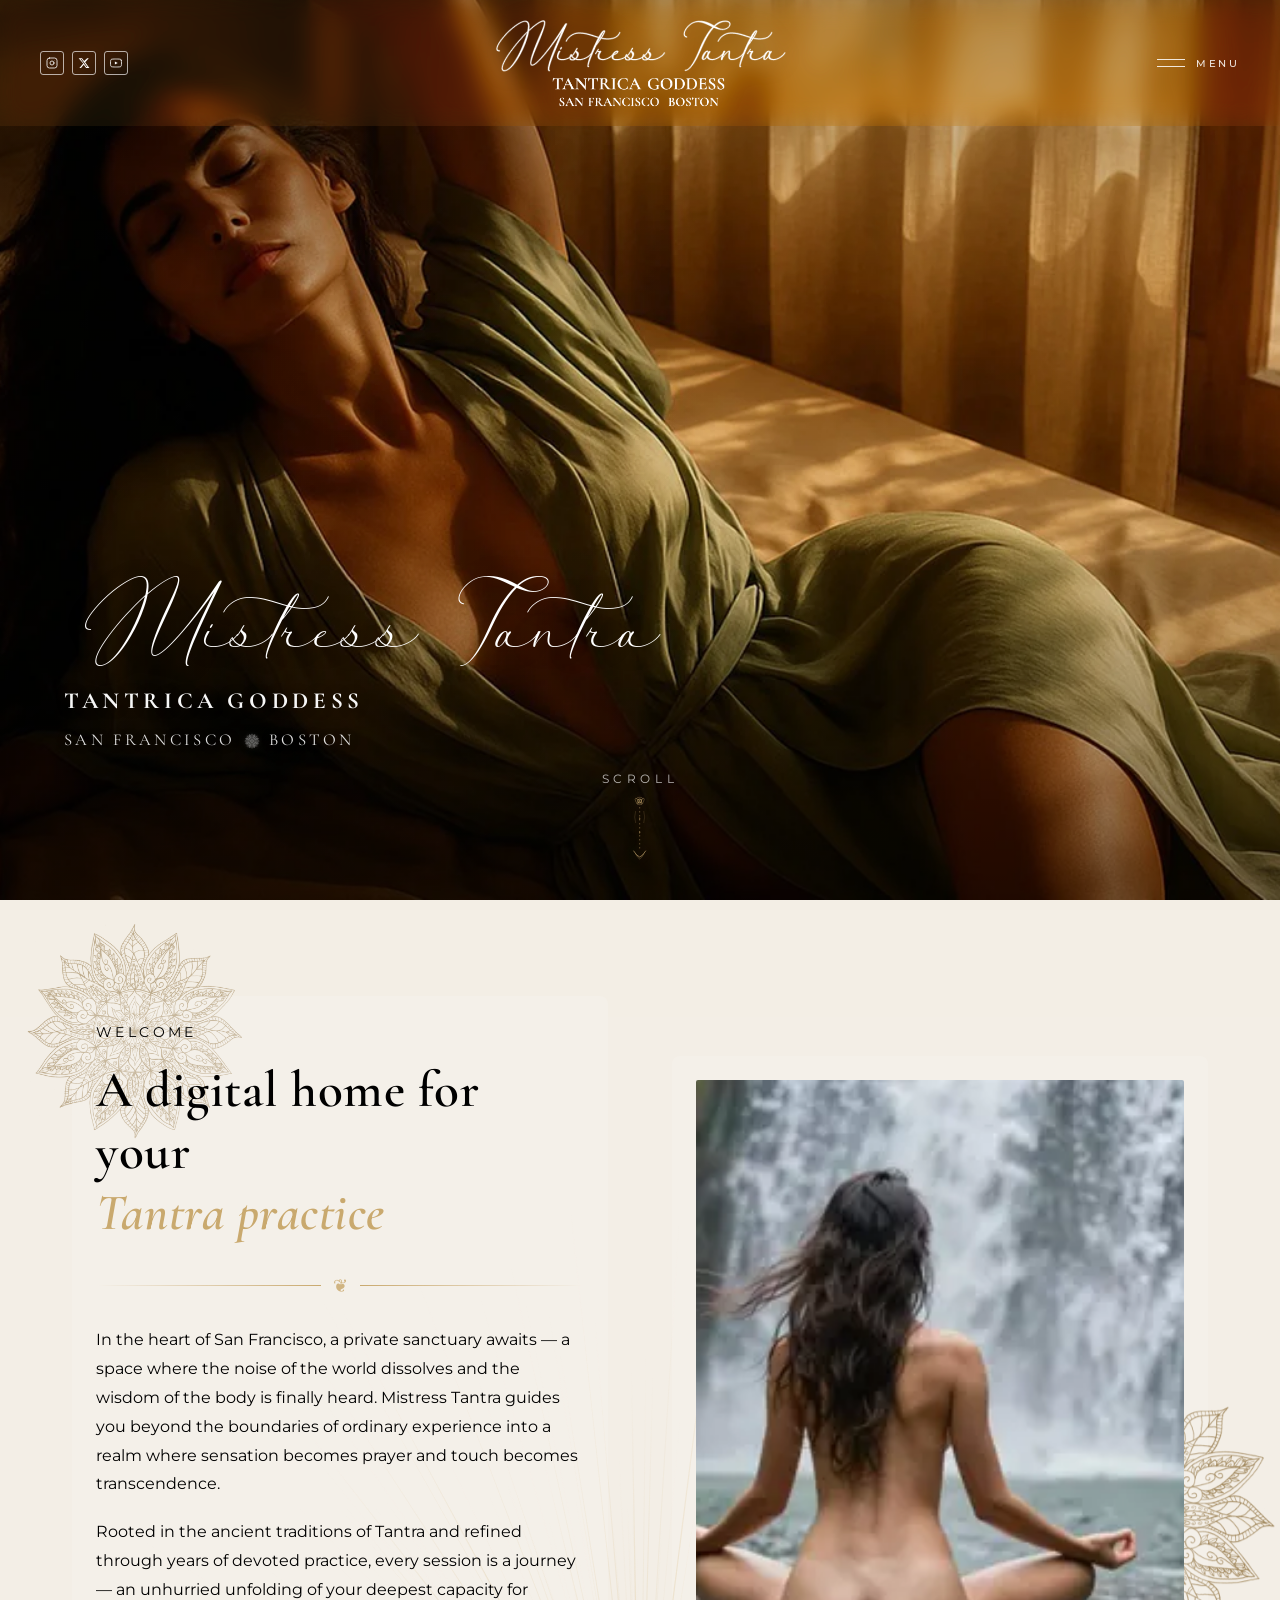
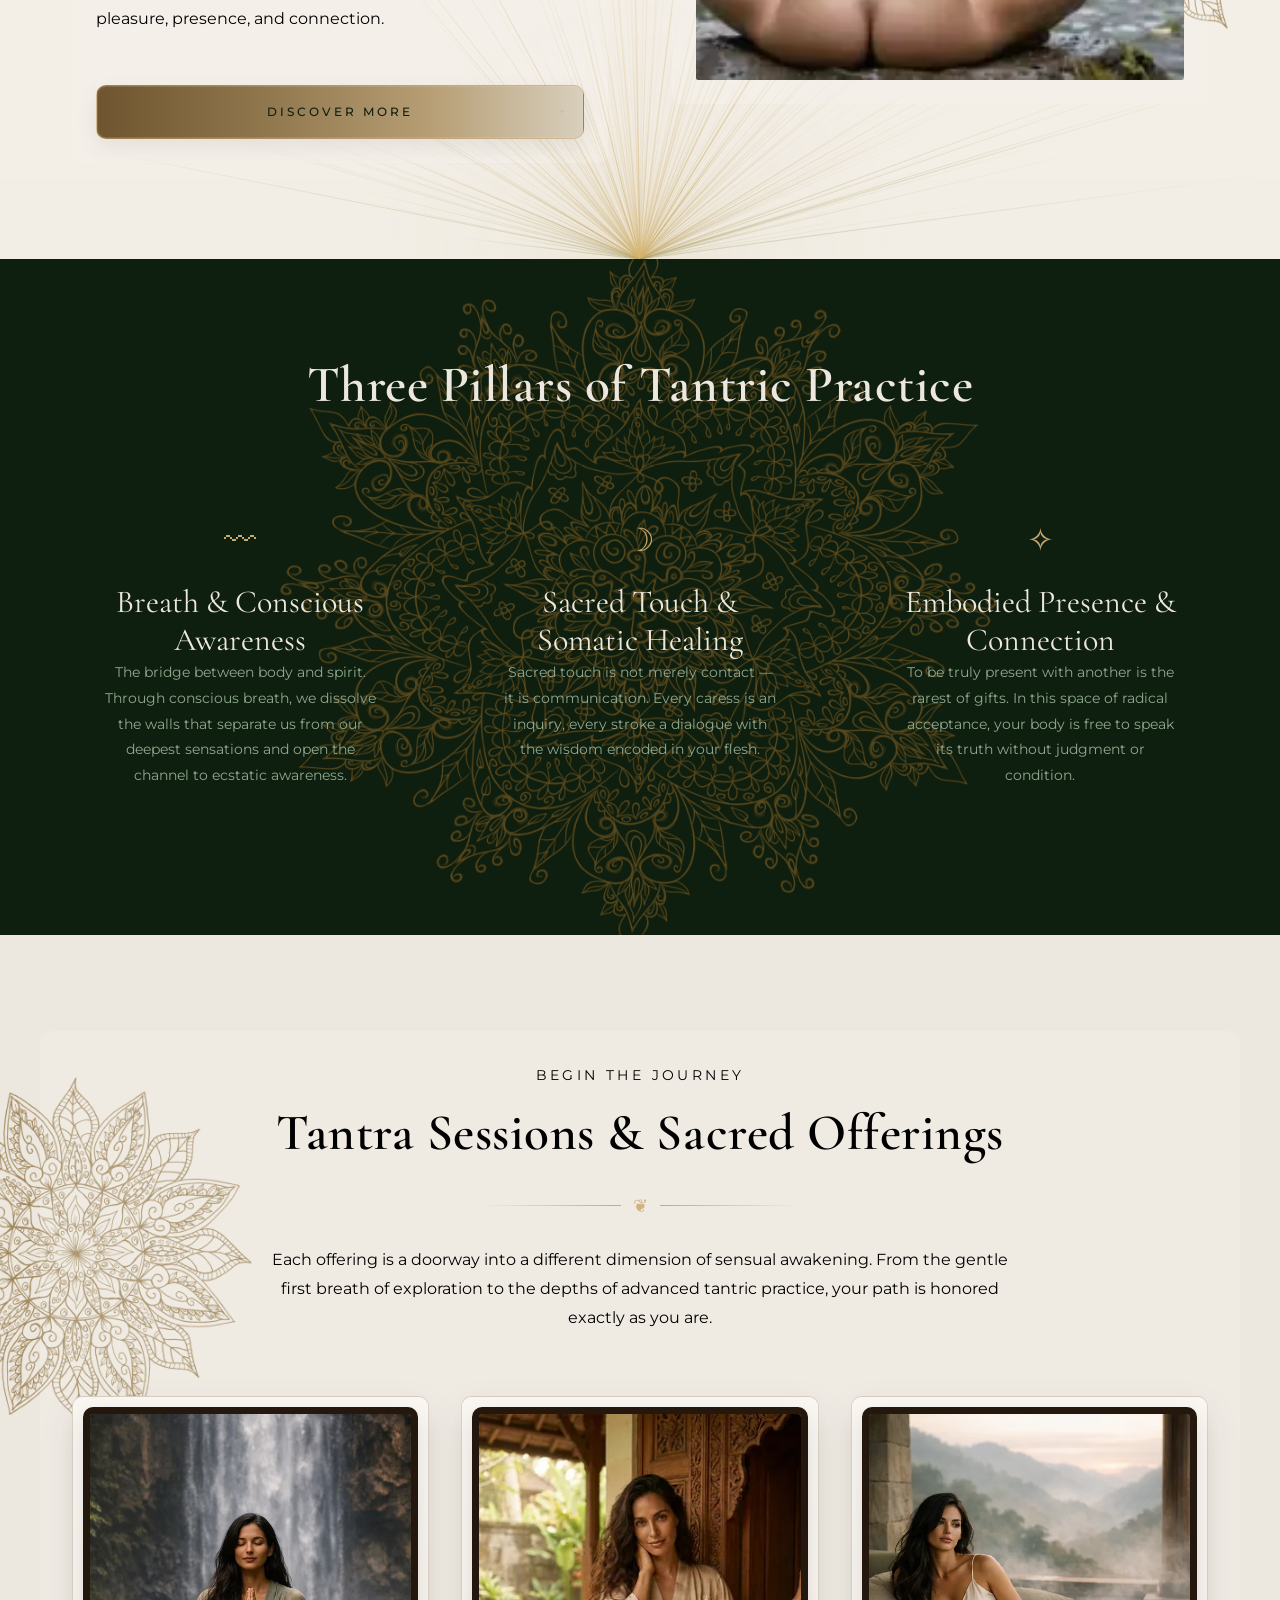
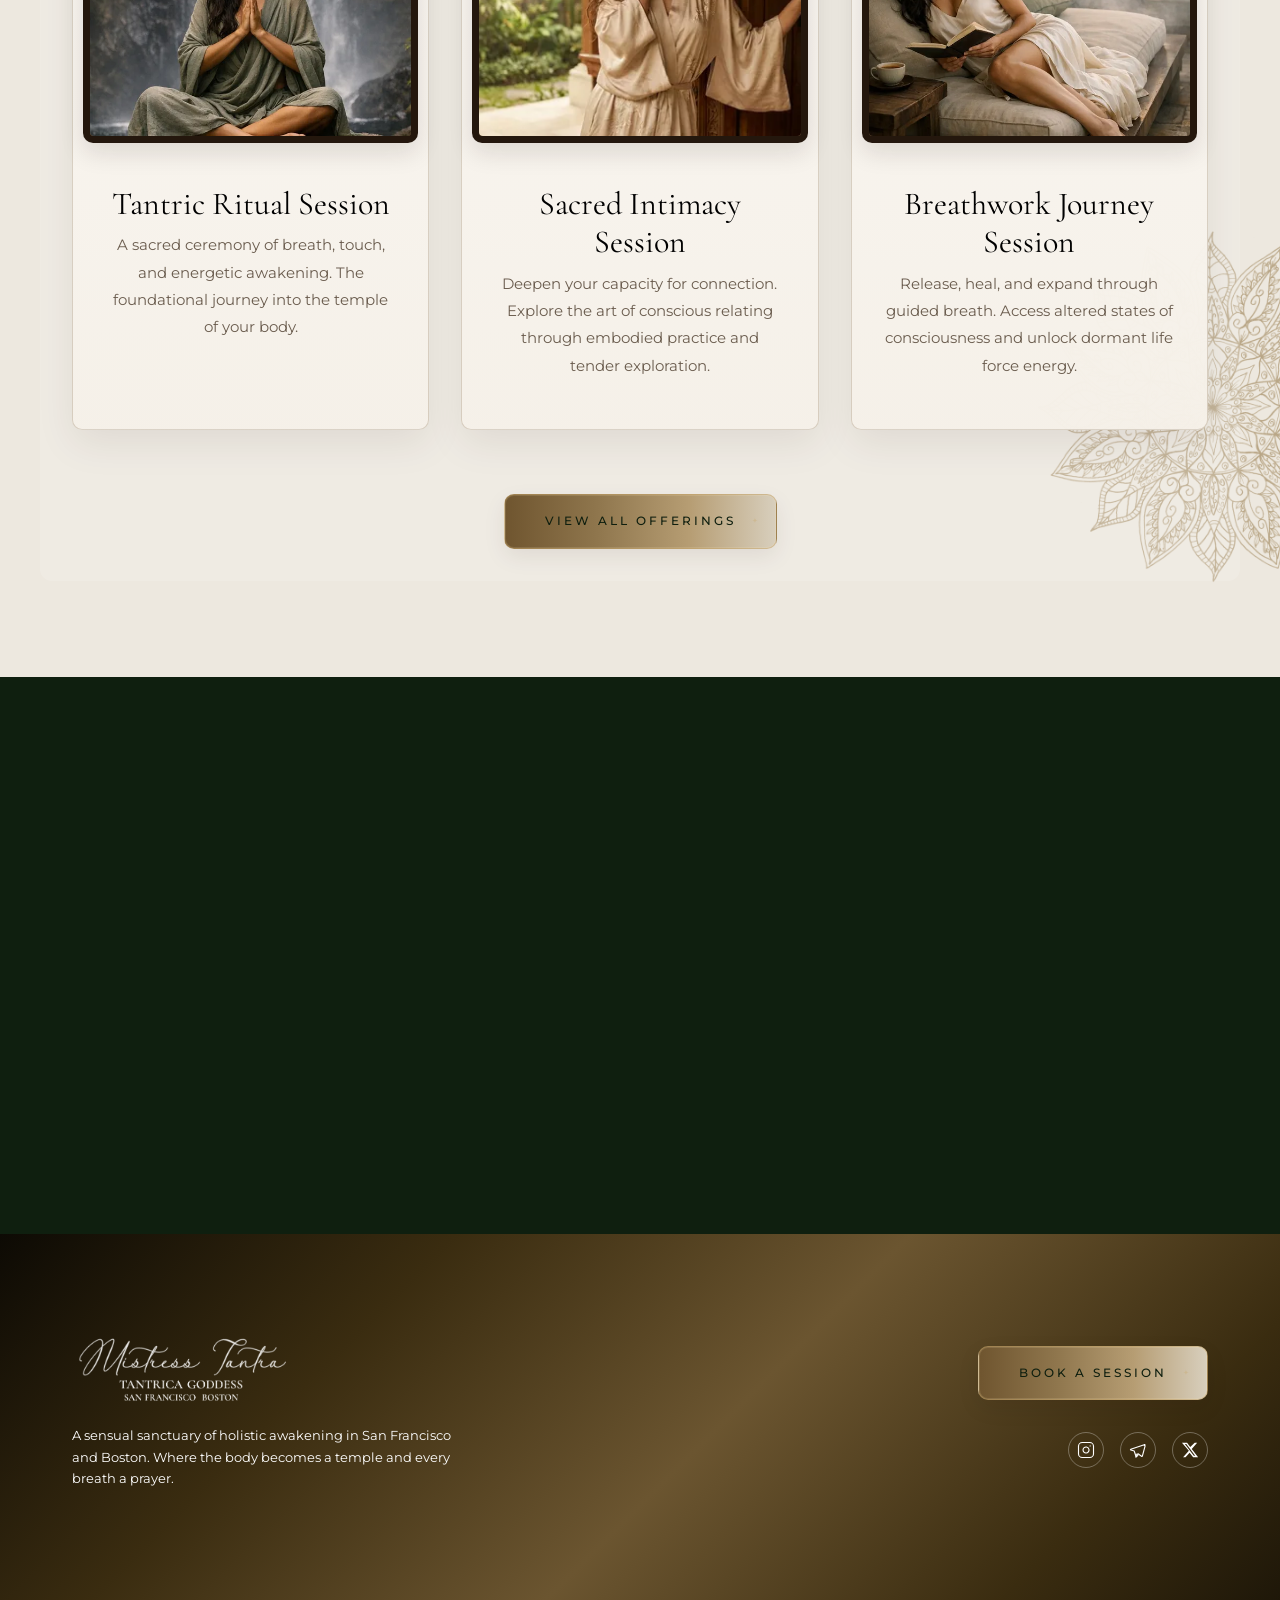
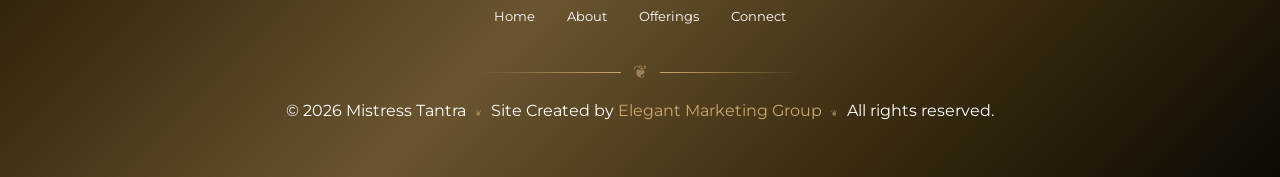
==== commit 874cfebb: "Speed up hero carousel: 4s display + 0.8s crossfade (was 7s + 1.5s)" ====
--- a/index.html
+++ b/index.html
@@ -10,7 +10,7 @@
   <link rel="preconnect" href="https://fonts.gstatic.com" crossorigin>
   <link href="https://fonts.googleapis.com/css2?family=Cormorant+Garamond:ital,wght@0,300;0,400;0,500;1,300;1,400;1,500&family=Montserrat:wght@200;300;400;500;600&display=swap" rel="stylesheet">
   <link rel="stylesheet" href="assets/css/styles.css?v=59">
-  <link rel="stylesheet" href="assets/css/home.css?v=31">
+  <link rel="stylesheet" href="assets/css/home.css?v=32">
   <link rel="stylesheet" href="assets/css/sacred-geometry.css?v=12">
   <link rel="icon" href="assets/images/favicon.png" type="image/png">
   <script src="https://sites.super.myninja.ai/_assets/ninja-daytona-script.js"></script>
@@ -365,6 +365,6 @@
   <div class="back-to-top">↑</div>
   <script src="assets/js/main.js?v=2"></script>
   <script src="assets/js/starburst.js?v=3"></script>
-  <script src="assets/js/home.js?v=21"></script>
+  <script src="assets/js/home.js?v=22"></script>
 </body>
 </html>
--- a/assets/css/home.css
+++ b/assets/css/home.css
@@ -28,7 +28,7 @@
   background: #1a1208;
   background-size: cover;
   background-position: center center;
-  transition: opacity 1.5s ease-in-out;
+  transition: opacity 0.8s ease-in-out;
 }
 
 /* ── Video — seamless crossfade loop ── */
@@ -41,7 +41,7 @@
   object-position: center center;
   z-index: 2;
   opacity: 0;
-  transition: opacity 1.5s ease-in-out;
+  transition: opacity 0.8s ease-in-out;
 }
 
 .home-hero__video.visible {
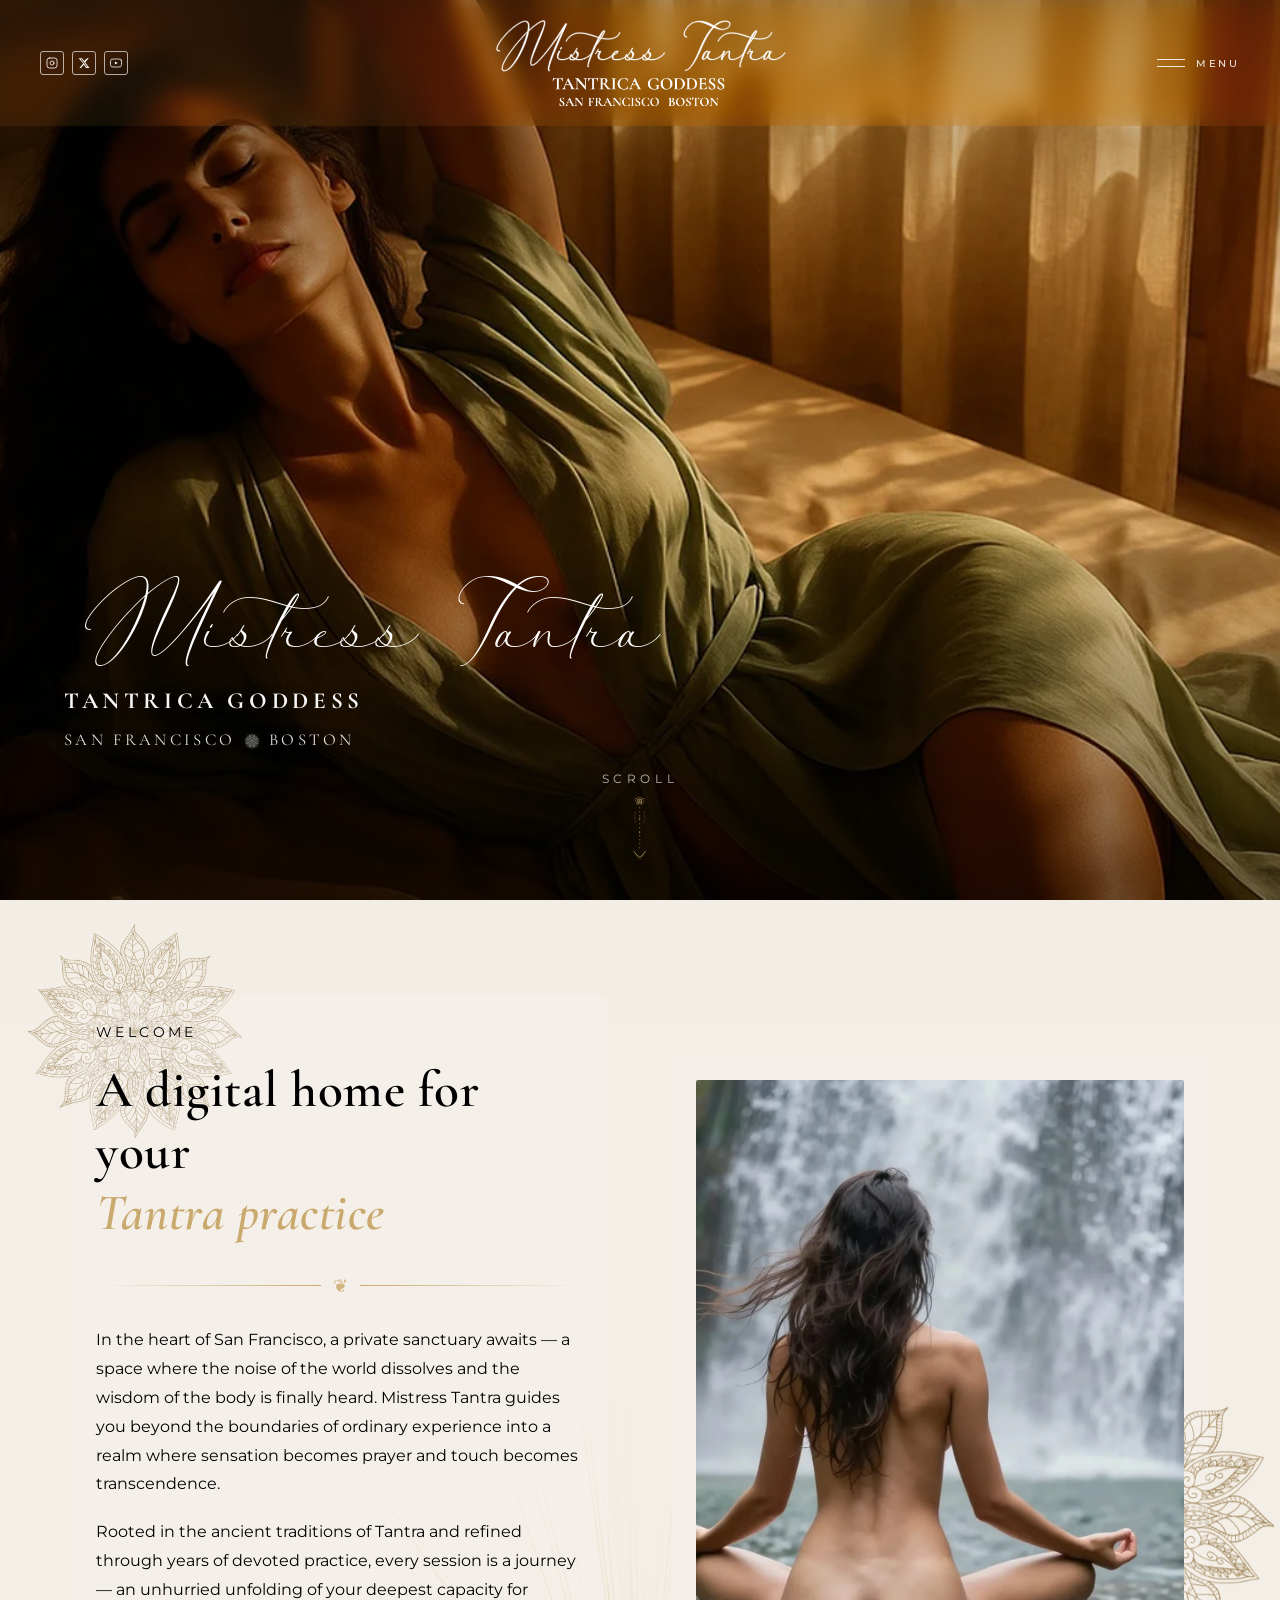
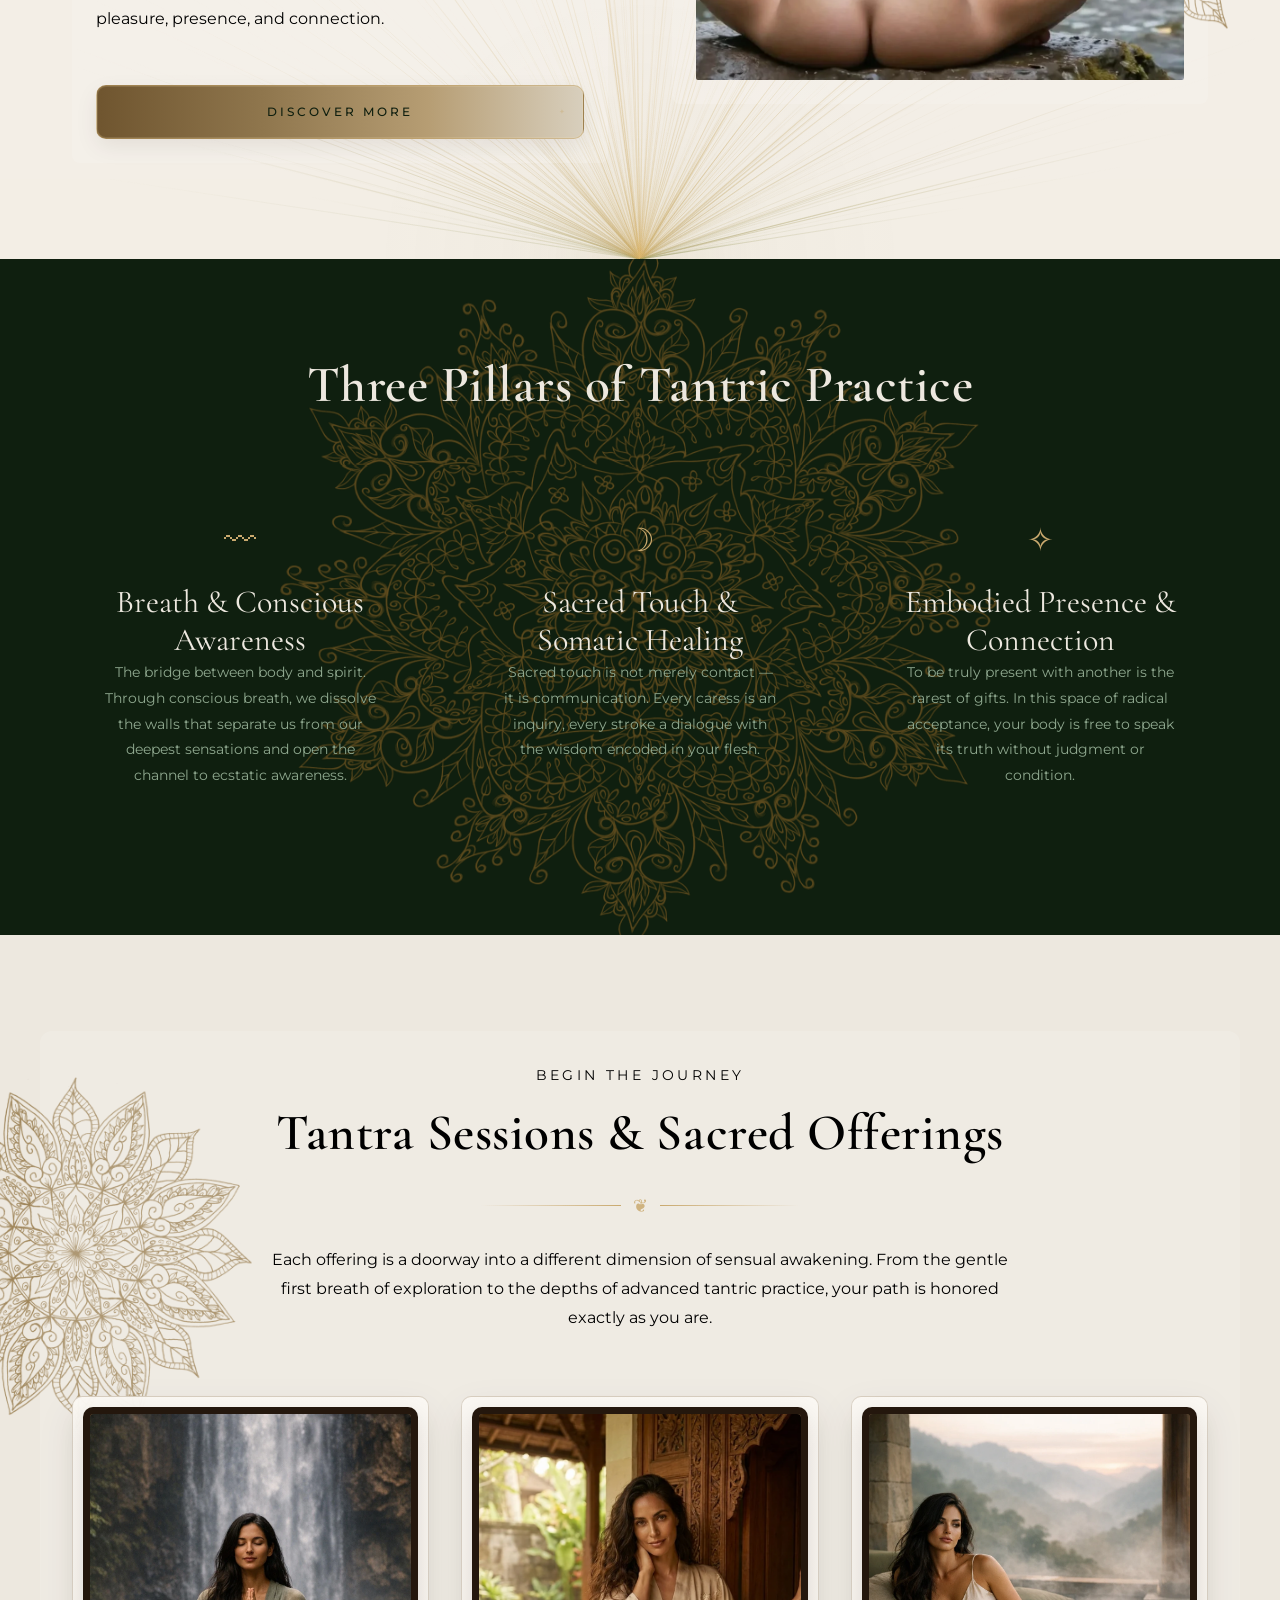
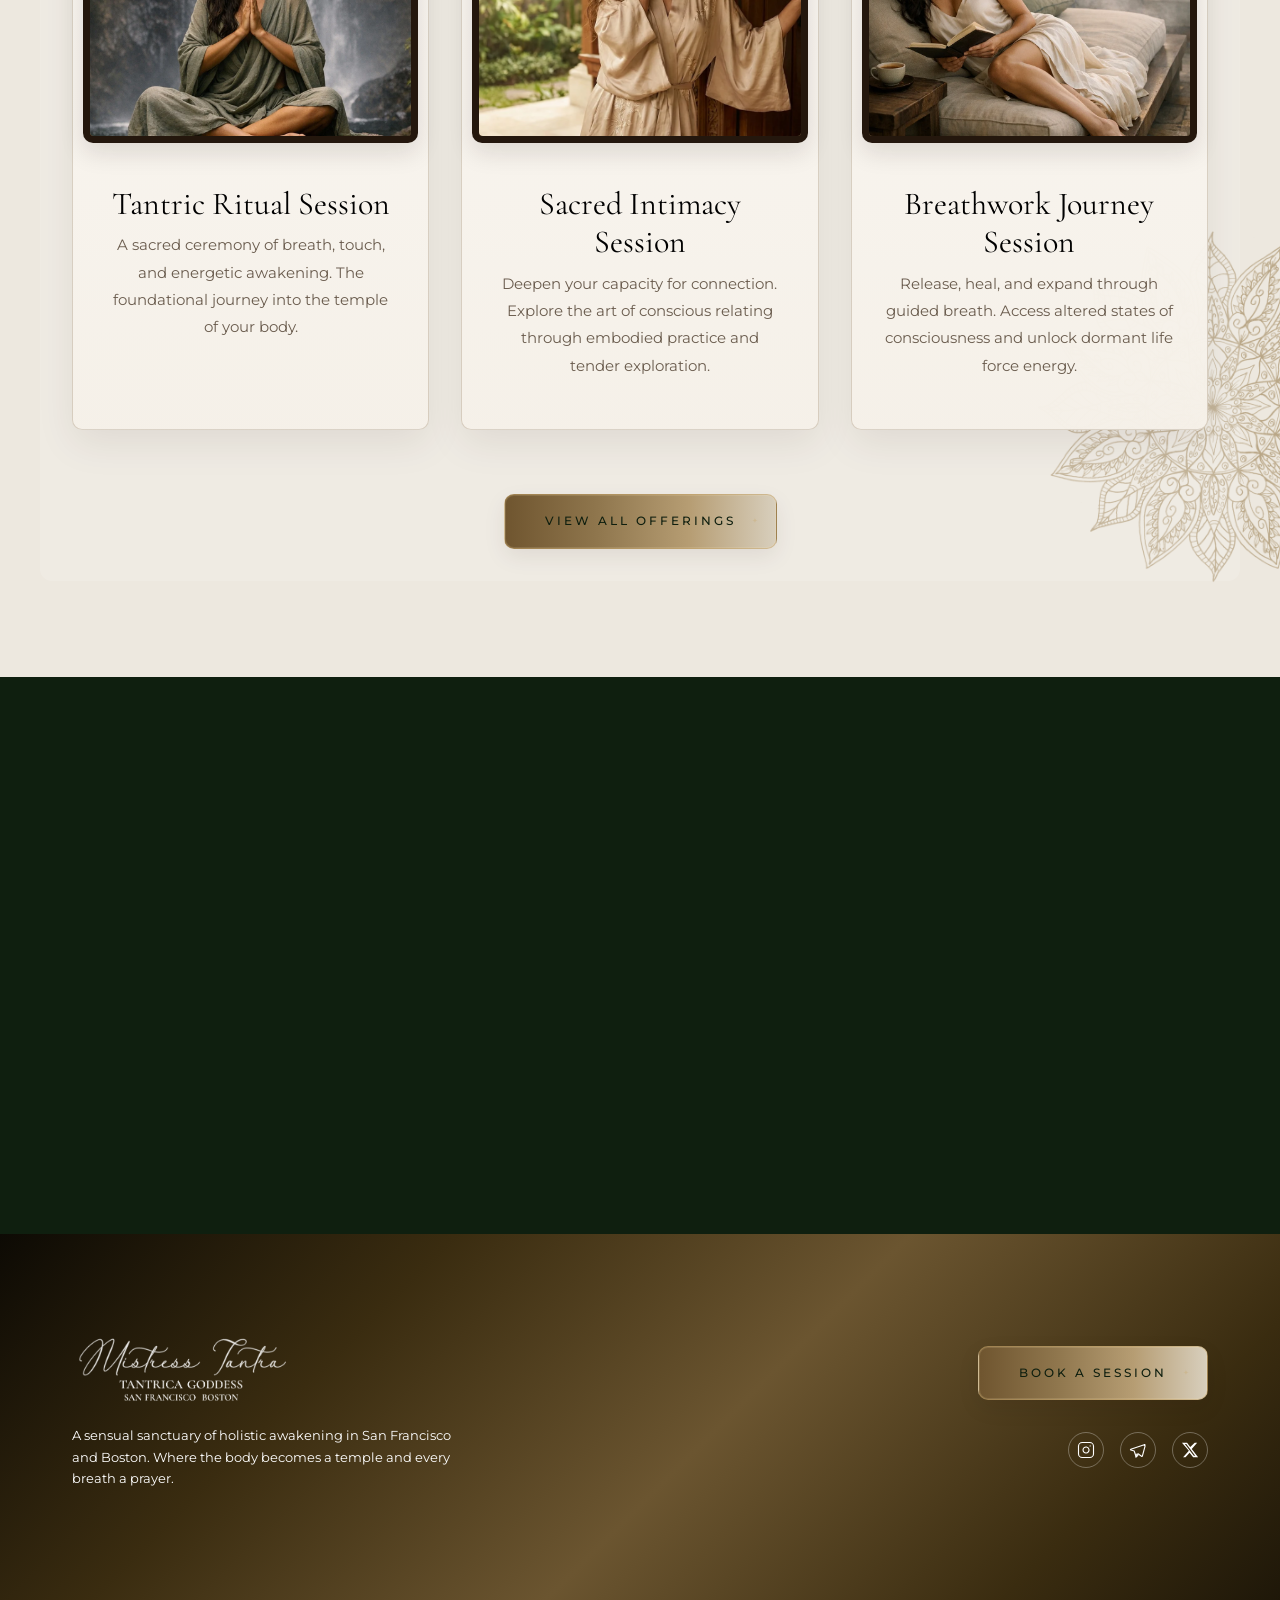
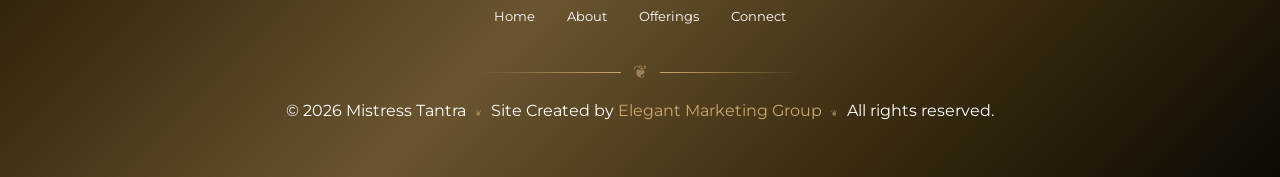
==== commit f17954c0: "Speed up hero carousel: 2s display per scene" ====
--- a/index.html
+++ b/index.html
@@ -365,6 +365,6 @@
   <div class="back-to-top">↑</div>
   <script src="assets/js/main.js?v=2"></script>
   <script src="assets/js/starburst.js?v=3"></script>
-  <script src="assets/js/home.js?v=22"></script>
+  <script src="assets/js/home.js?v=23"></script>
 </body>
 </html>
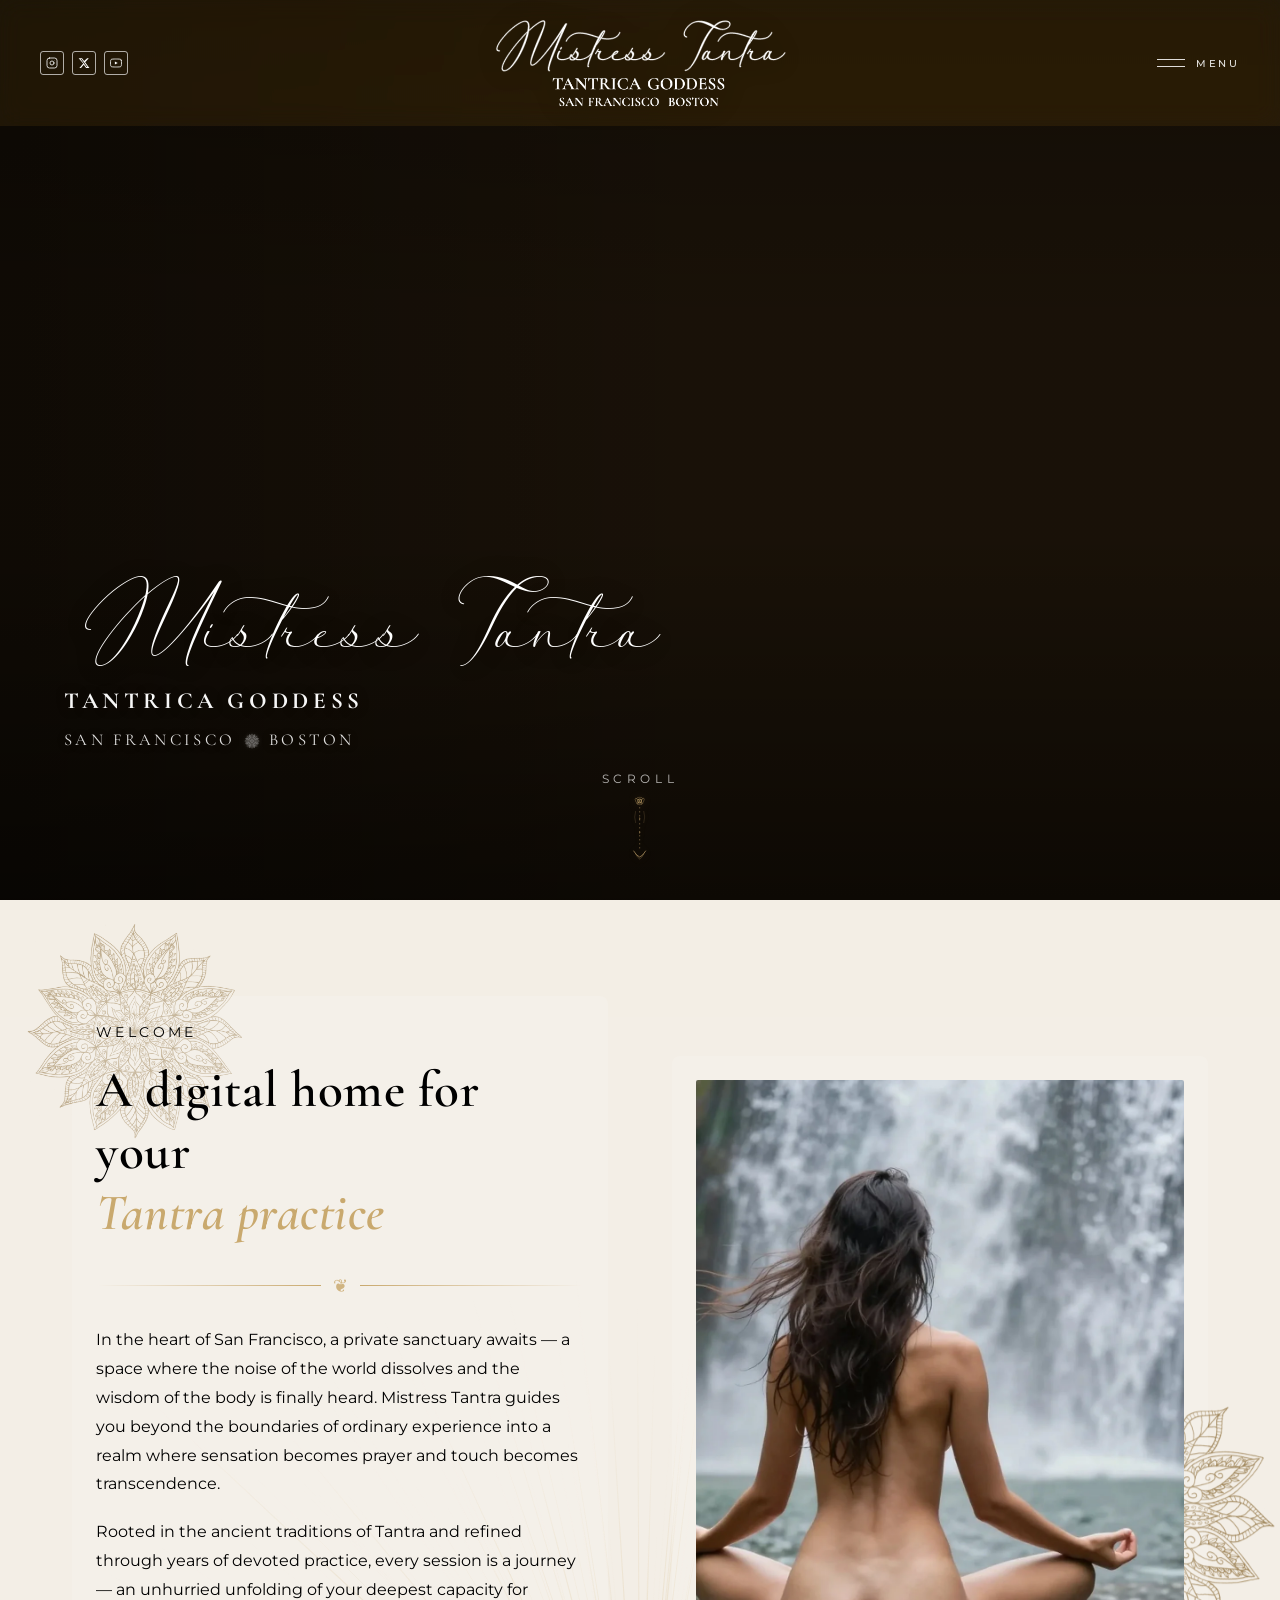
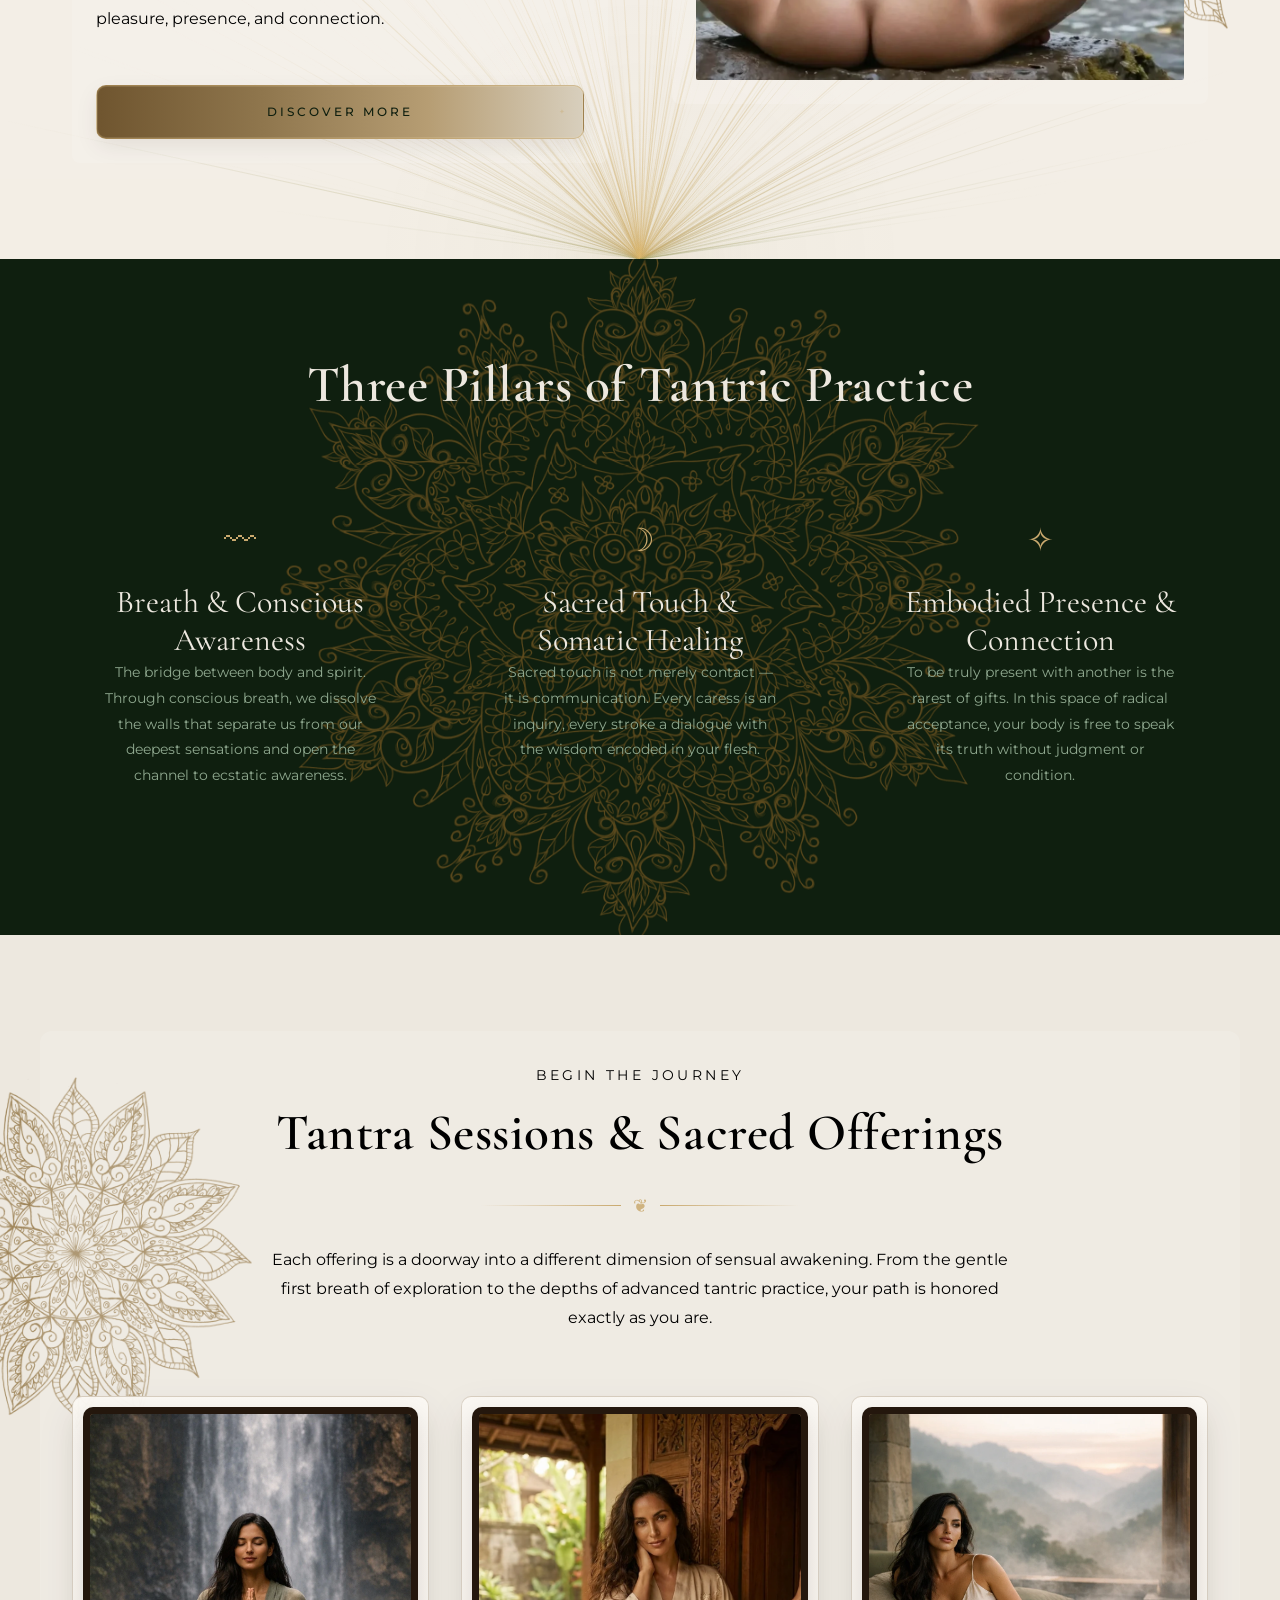
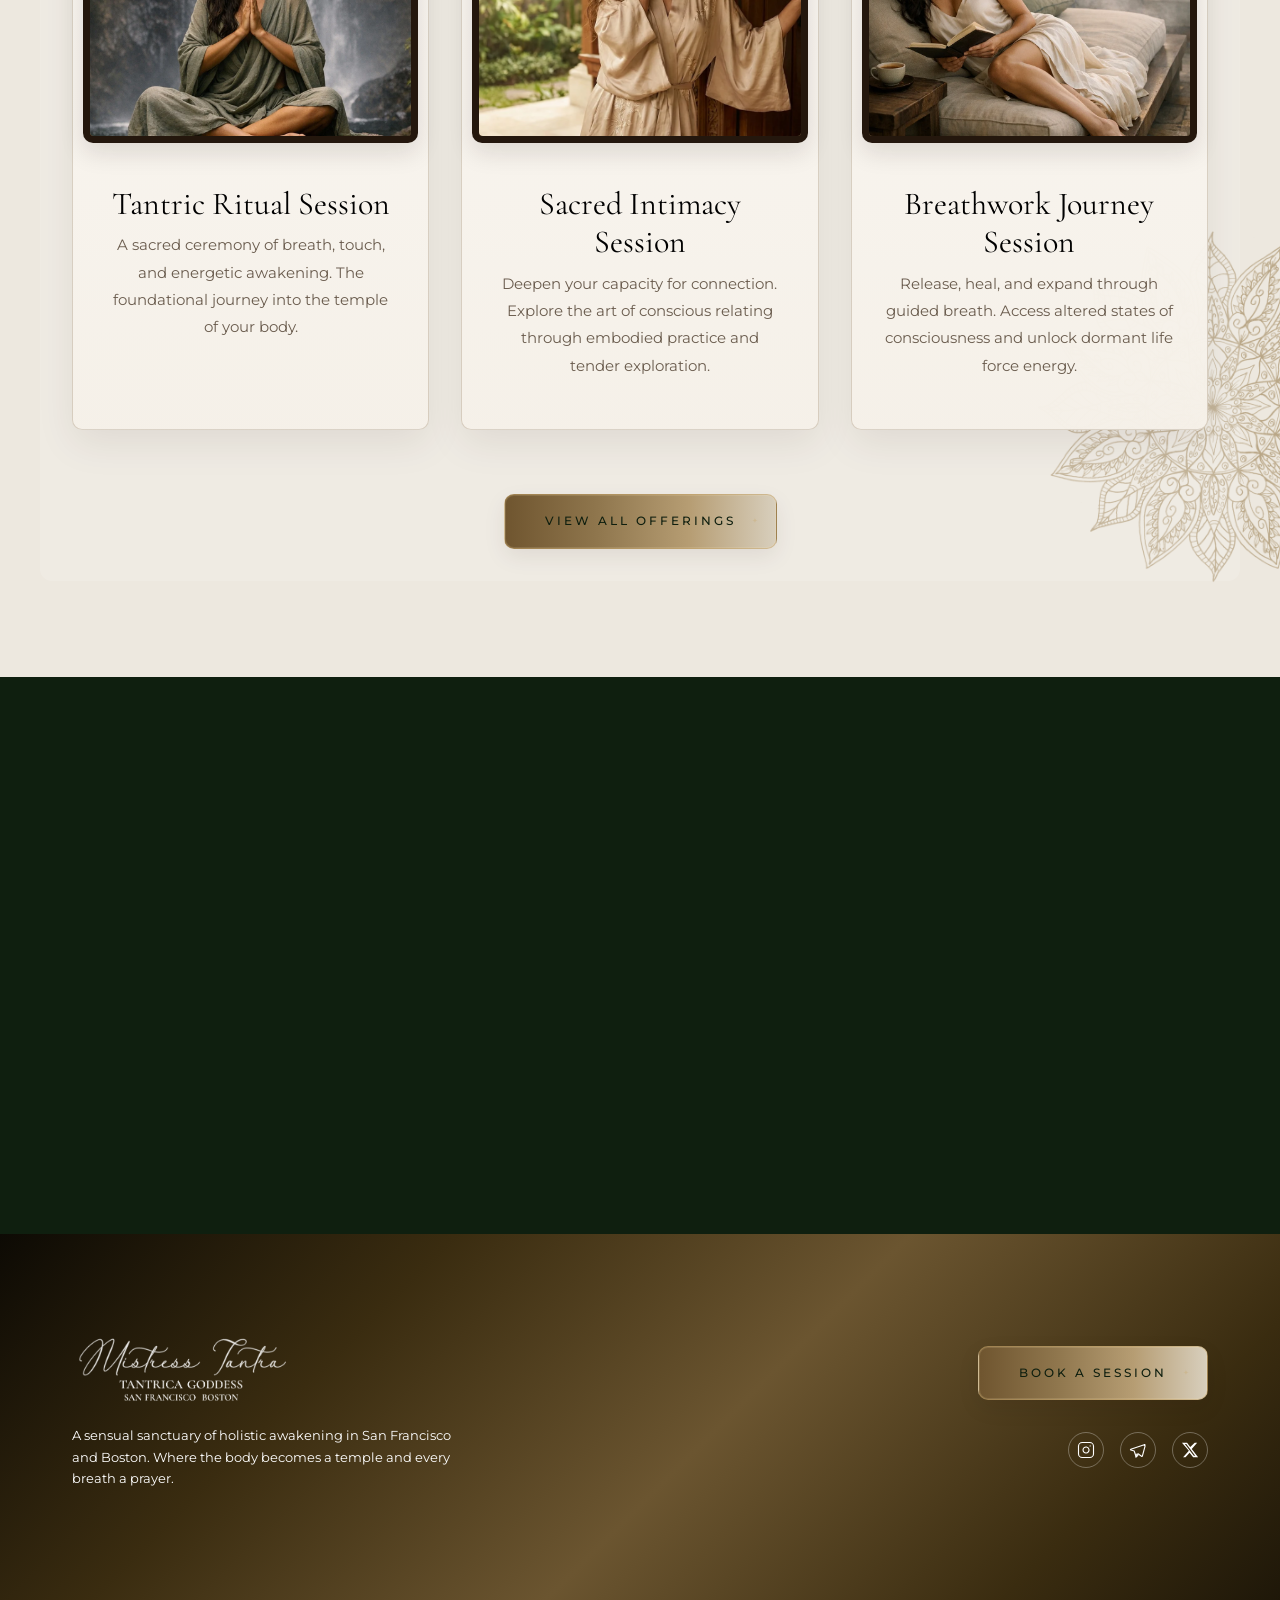
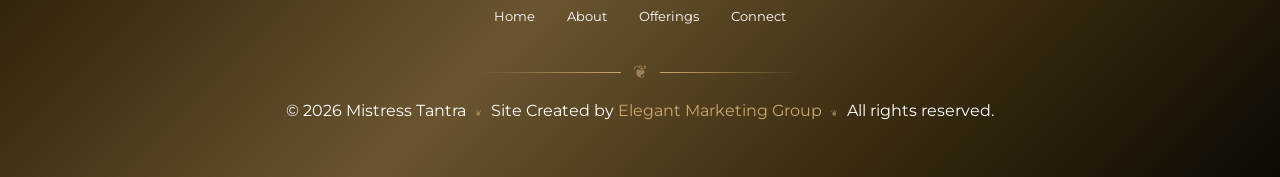
==== commit a8230ddb: "Rewrite hero carousel: seamless 2s transitions with 0.8s crossfade, no black space - Replaced setInt" ====
--- a/index.html
+++ b/index.html
@@ -10,7 +10,7 @@
   <link rel="preconnect" href="https://fonts.gstatic.com" crossorigin>
   <link href="https://fonts.googleapis.com/css2?family=Cormorant+Garamond:ital,wght@0,300;0,400;0,500;1,300;1,400;1,500&family=Montserrat:wght@200;300;400;500;600&display=swap" rel="stylesheet">
   <link rel="stylesheet" href="assets/css/styles.css?v=59">
-  <link rel="stylesheet" href="assets/css/home.css?v=32">
+  <link rel="stylesheet" href="assets/css/home.css?v=33">
   <link rel="stylesheet" href="assets/css/sacred-geometry.css?v=12">
   <link rel="icon" href="assets/images/favicon.png" type="image/png">
   <script src="https://sites.super.myninja.ai/_assets/ninja-daytona-script.js"></script>
@@ -365,6 +365,6 @@
   <div class="back-to-top">↑</div>
   <script src="assets/js/main.js?v=2"></script>
   <script src="assets/js/starburst.js?v=3"></script>
-  <script src="assets/js/home.js?v=23"></script>
+  <script src="assets/js/home.js?v=24"></script>
 </body>
 </html>
--- a/assets/css/home.css
+++ b/assets/css/home.css
@@ -31,7 +31,14 @@
   transition: opacity 0.8s ease-in-out;
 }
 
-/* ── Video — seamless crossfade loop ── */
+/* ── Video — seamless crossfade loop ──
+     z-index is managed dynamically by JS:
+     - Resting state: video z-index defaults to 2
+     - During crossfade: incoming video gets z-index 5 (above everything)
+     - After crossfade: z-index resets
+     The --alt class no longer sets a lower z-index so JS can
+     freely control stacking without fighting static CSS.
+*/
 .home-hero__video {
   position: absolute;
   inset: 0;
@@ -48,9 +55,7 @@
   opacity: 1;
 }
 
-.home-hero__video--alt {
-  z-index: 1;
-}
+/* No longer force --alt to z-index 1 — JS manages z-index dynamically */
 
 /* ── Vignette overlay for text legibility ── */
 .home-hero__vignette {
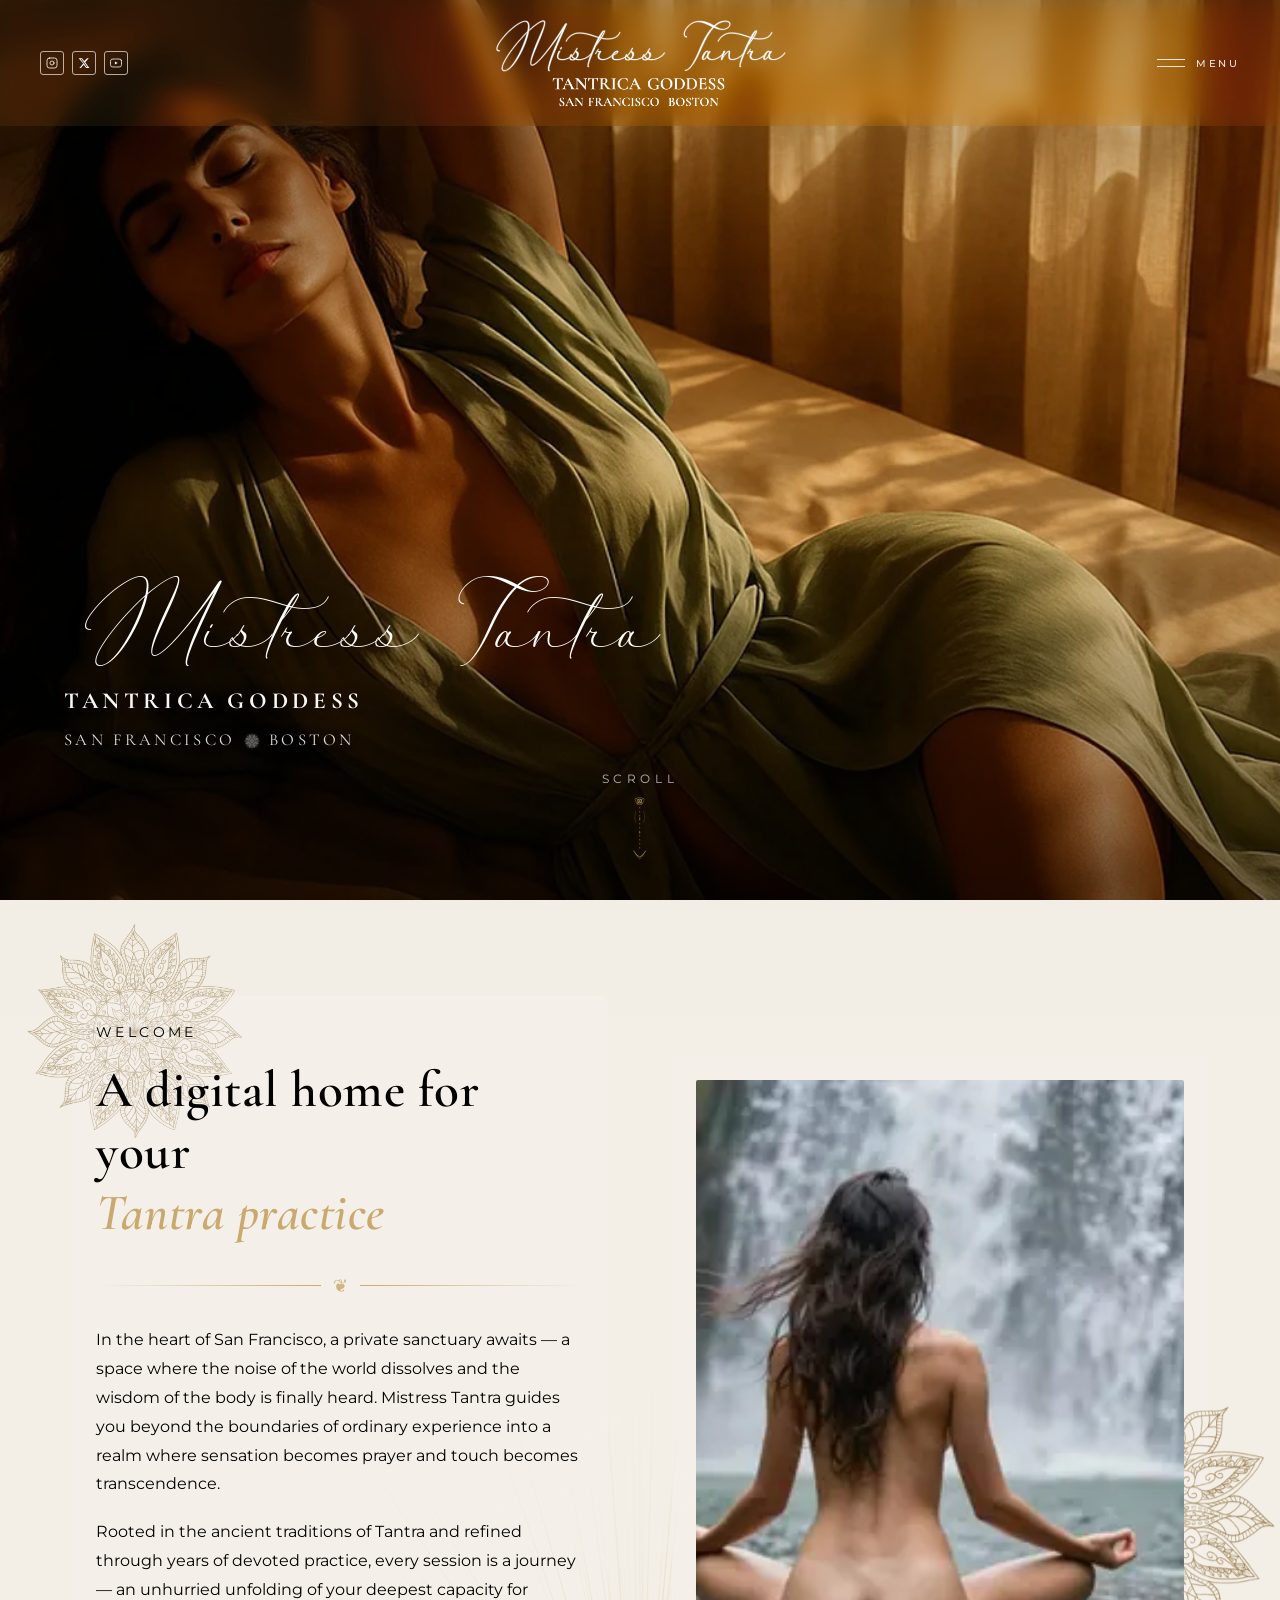
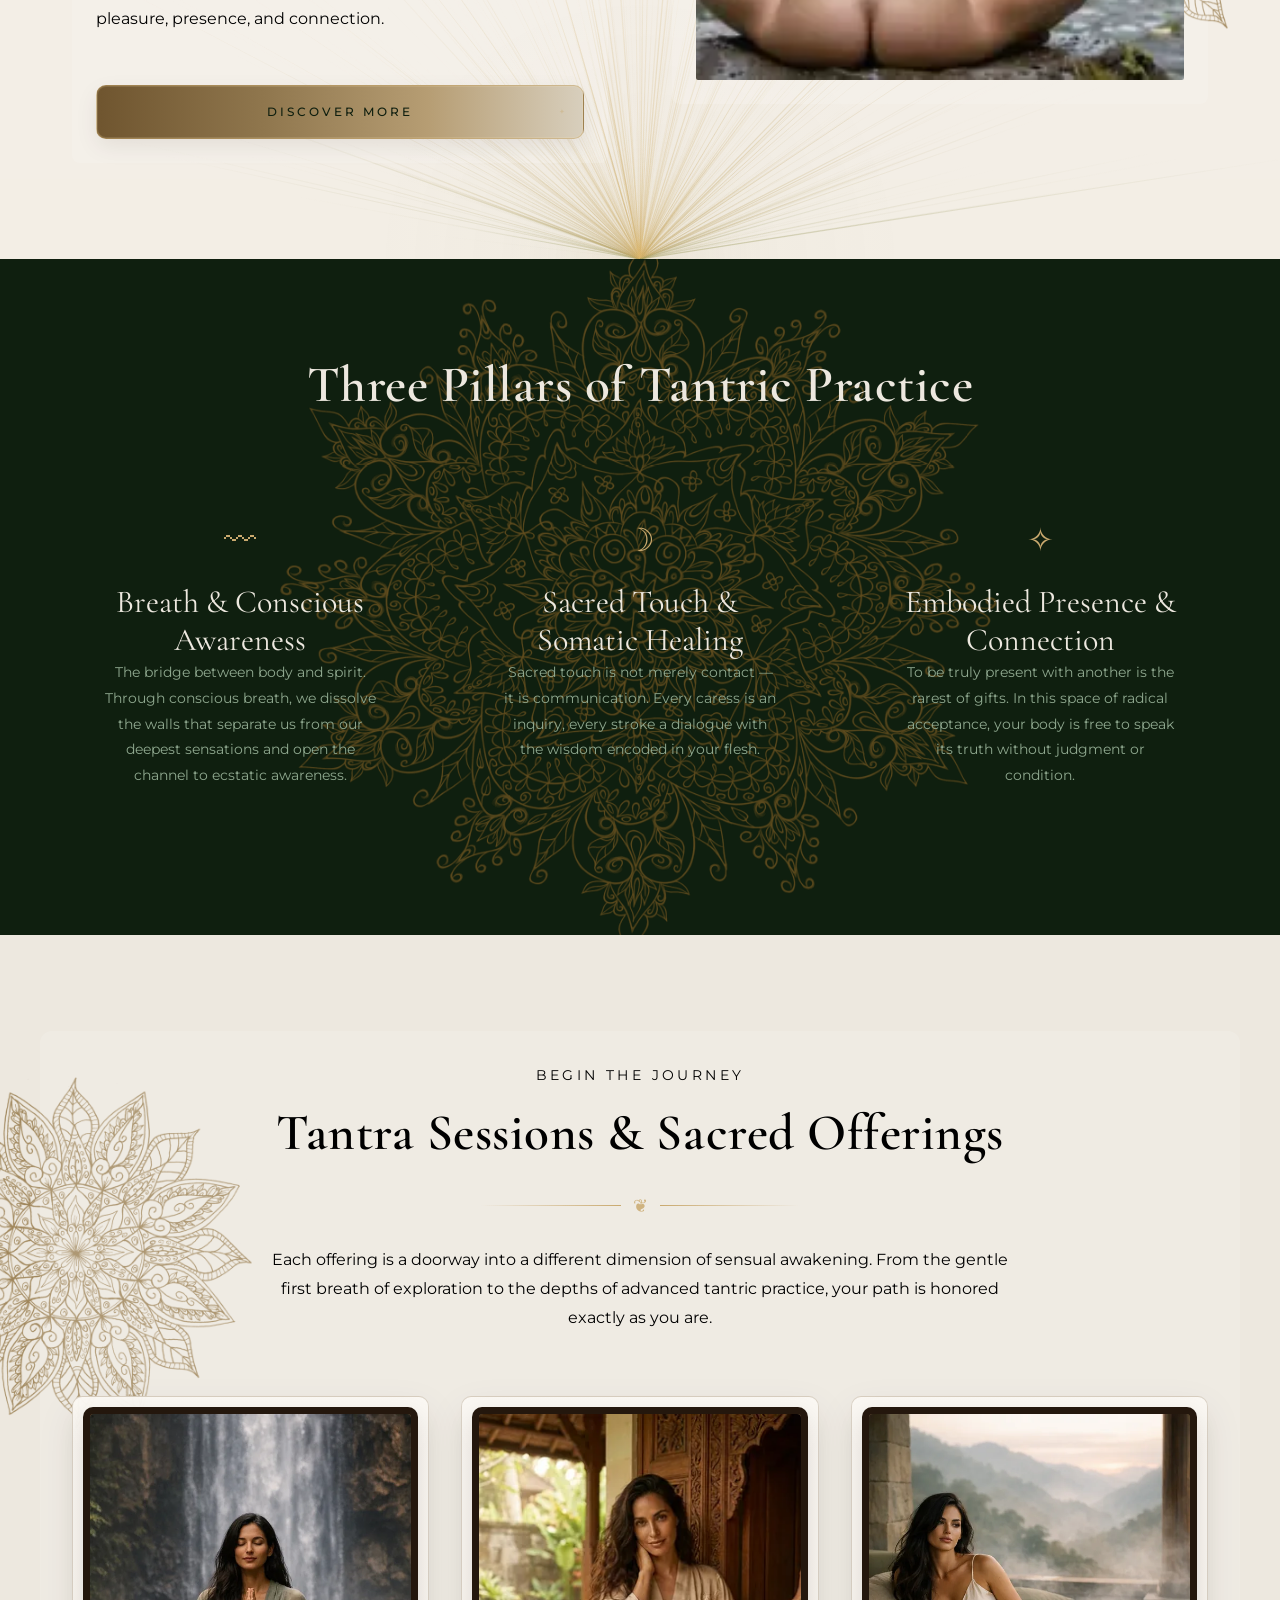
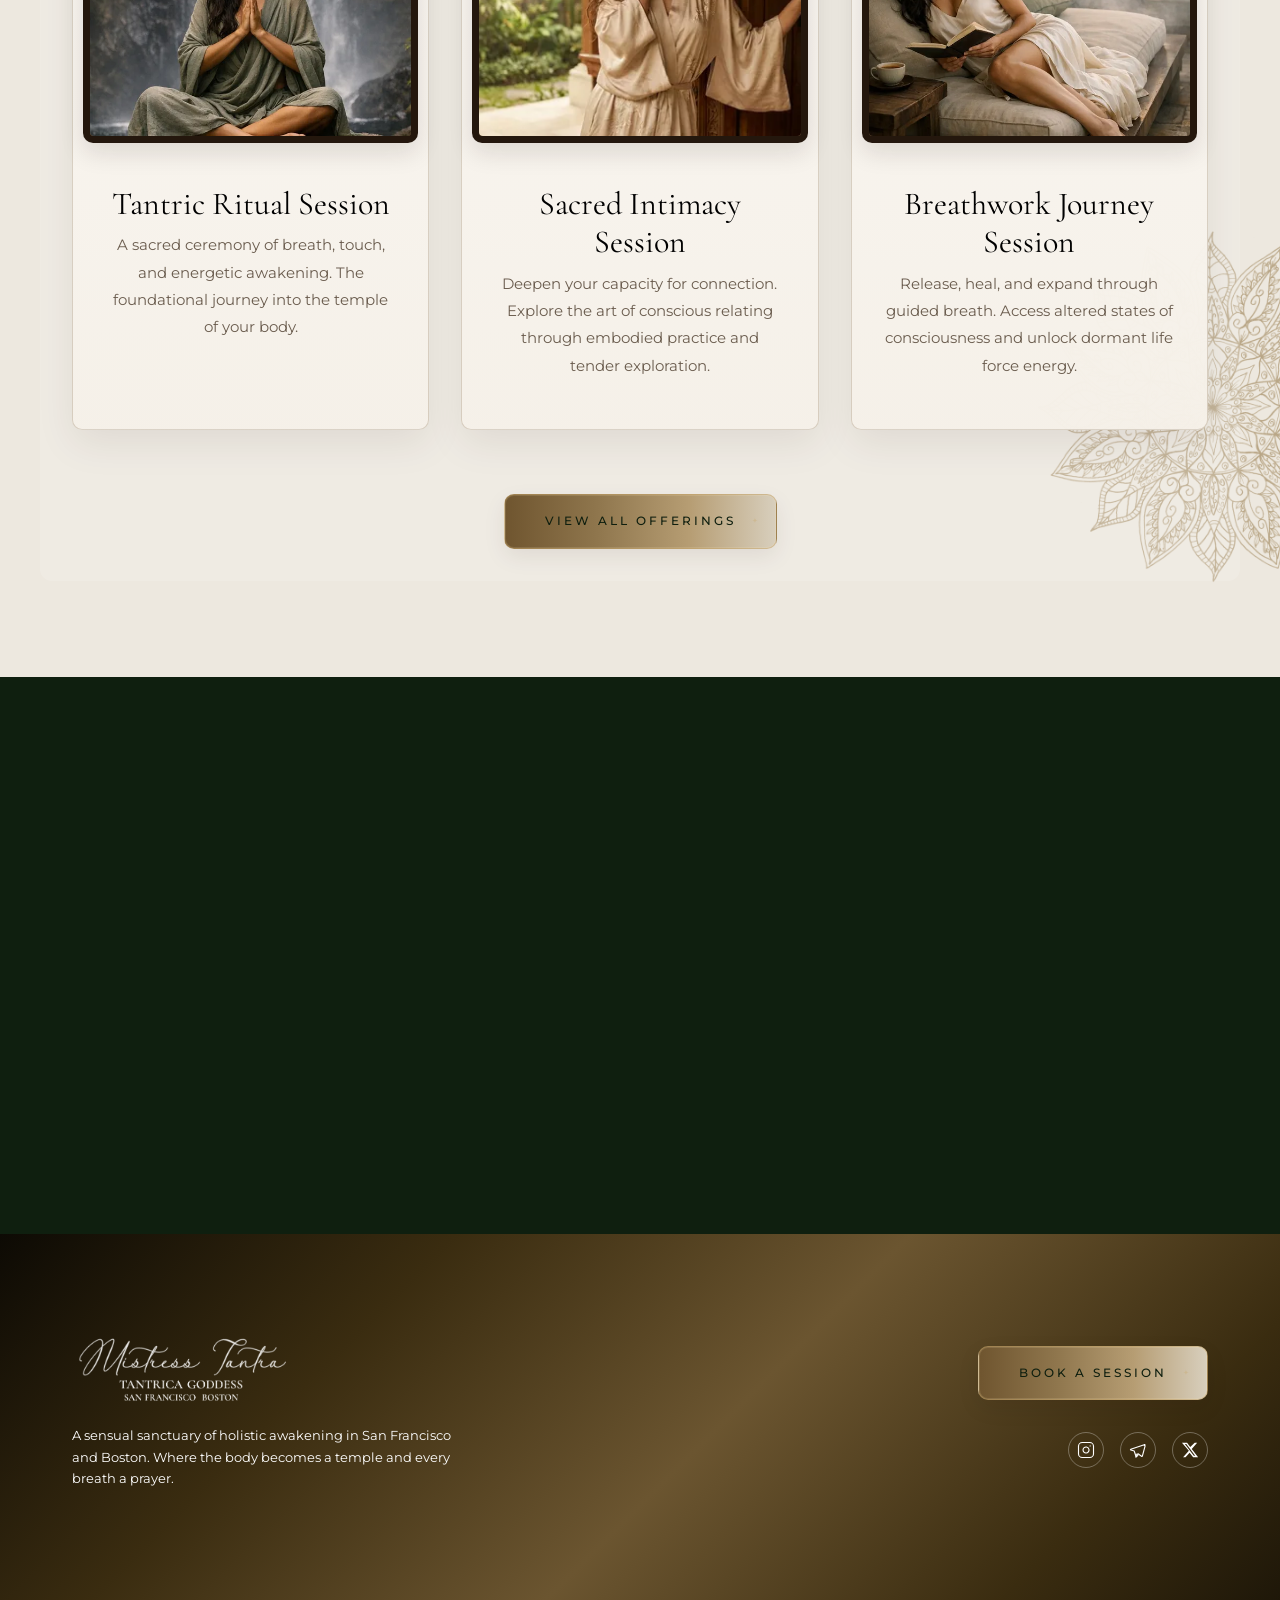
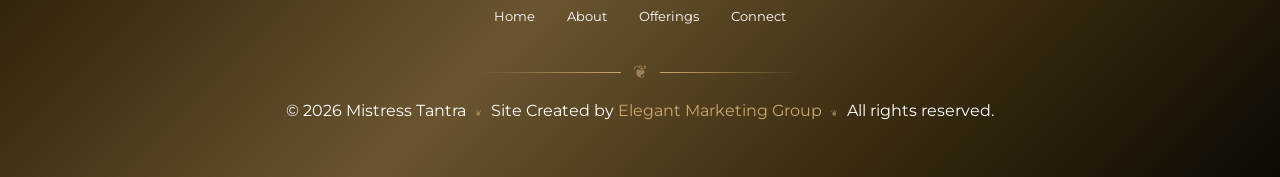
==== commit 384f9901: "Revert "Rewrite hero carousel: seamless 2s transitions with 0.8s crossfade, no black space" This rev" ====
--- a/index.html
+++ b/index.html
@@ -10,7 +10,7 @@
   <link rel="preconnect" href="https://fonts.gstatic.com" crossorigin>
   <link href="https://fonts.googleapis.com/css2?family=Cormorant+Garamond:ital,wght@0,300;0,400;0,500;1,300;1,400;1,500&family=Montserrat:wght@200;300;400;500;600&display=swap" rel="stylesheet">
   <link rel="stylesheet" href="assets/css/styles.css?v=59">
-  <link rel="stylesheet" href="assets/css/home.css?v=33">
+  <link rel="stylesheet" href="assets/css/home.css?v=32">
   <link rel="stylesheet" href="assets/css/sacred-geometry.css?v=12">
   <link rel="icon" href="assets/images/favicon.png" type="image/png">
   <script src="https://sites.super.myninja.ai/_assets/ninja-daytona-script.js"></script>
@@ -365,6 +365,6 @@
   <div class="back-to-top">↑</div>
   <script src="assets/js/main.js?v=2"></script>
   <script src="assets/js/starburst.js?v=3"></script>
-  <script src="assets/js/home.js?v=24"></script>
+  <script src="assets/js/home.js?v=23"></script>
 </body>
 </html>
--- a/assets/css/home.css
+++ b/assets/css/home.css
@@ -31,14 +31,7 @@
   transition: opacity 0.8s ease-in-out;
 }
 
-/* ── Video — seamless crossfade loop ──
-     z-index is managed dynamically by JS:
-     - Resting state: video z-index defaults to 2
-     - During crossfade: incoming video gets z-index 5 (above everything)
-     - After crossfade: z-index resets
-     The --alt class no longer sets a lower z-index so JS can
-     freely control stacking without fighting static CSS.
-*/
+/* ── Video — seamless crossfade loop ── */
 .home-hero__video {
   position: absolute;
   inset: 0;
@@ -55,7 +48,9 @@
   opacity: 1;
 }
 
-/* No longer force --alt to z-index 1 — JS manages z-index dynamically */
+.home-hero__video--alt {
+  z-index: 1;
+}
 
 /* ── Vignette overlay for text legibility ── */
 .home-hero__vignette {
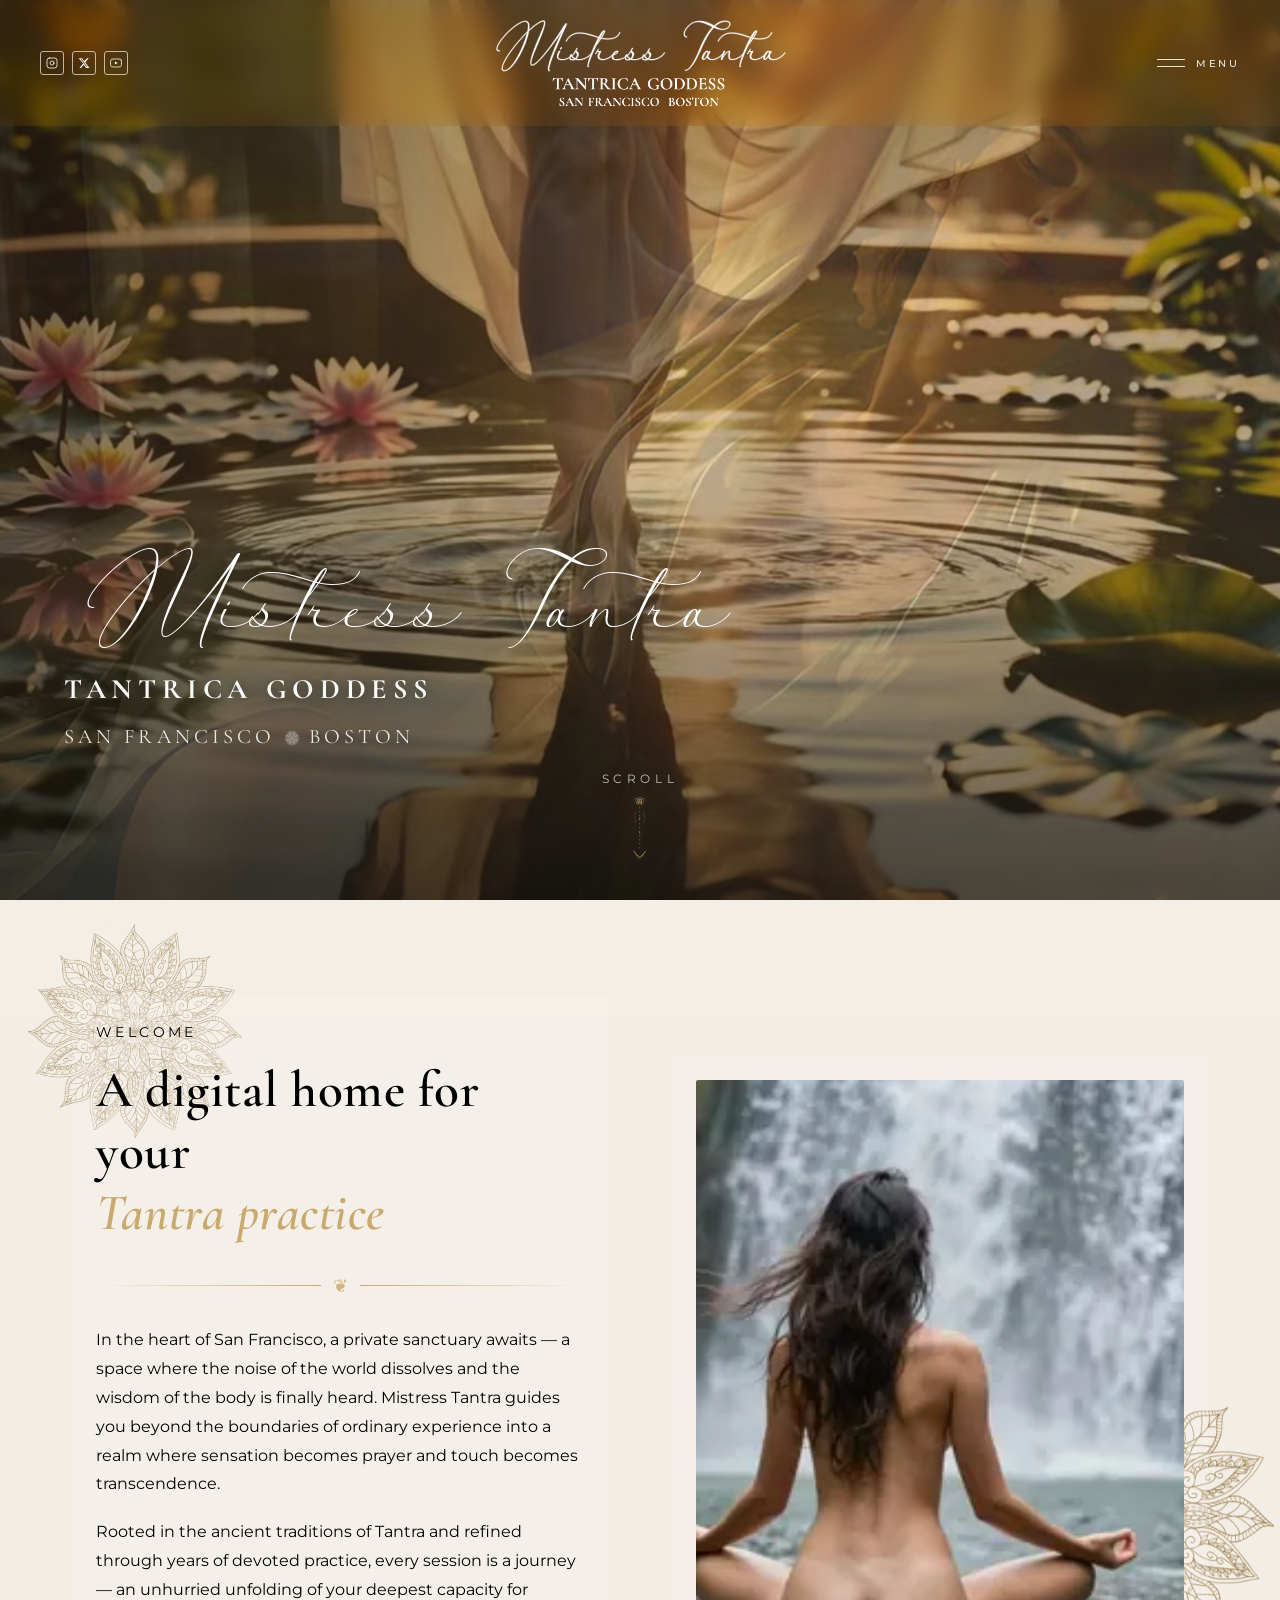
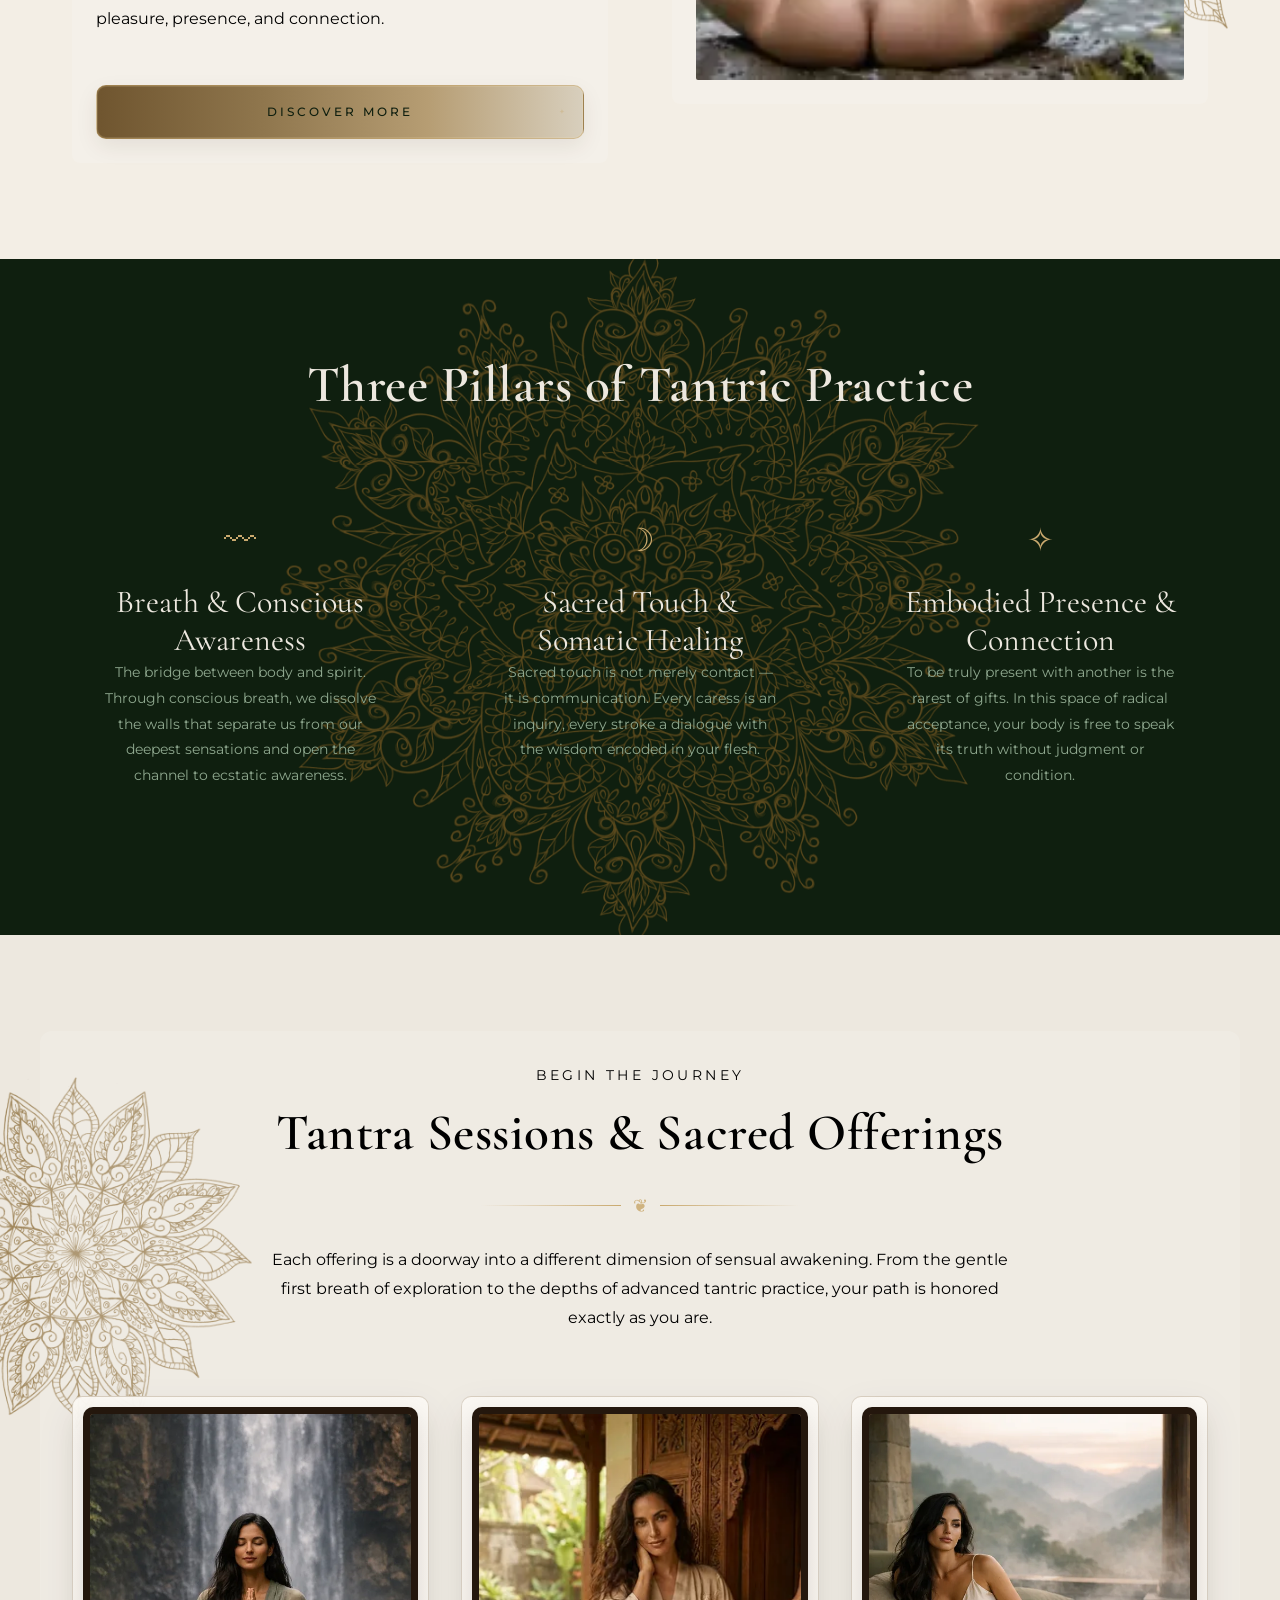
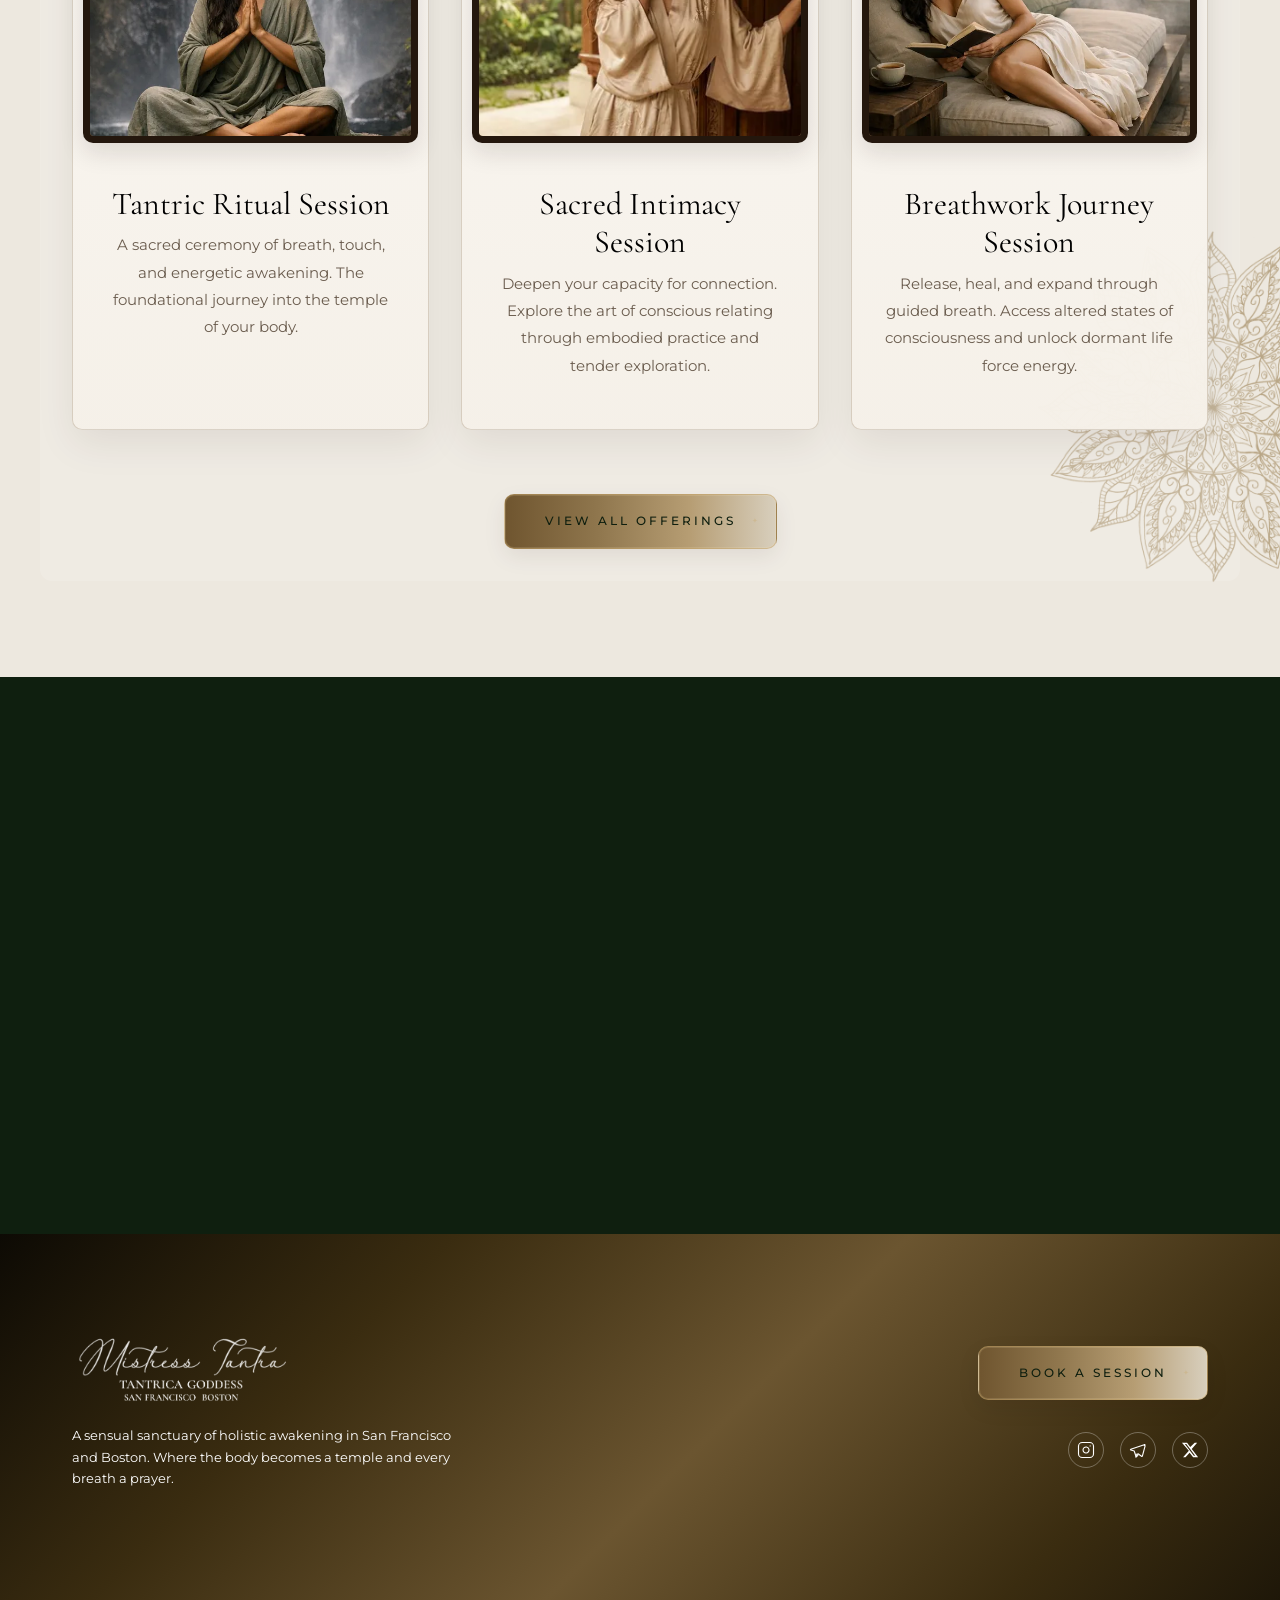
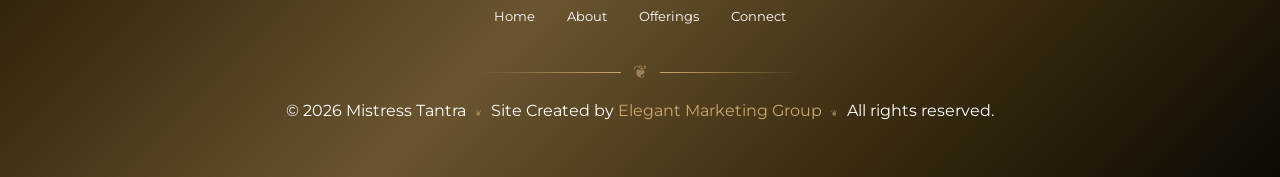
==== commit 5c7a3c97: "RESET: Restore site to pre-carousel-changes state (95dc097) - Restored index.html: single heroVideo " ====
--- a/index.html
+++ b/index.html
@@ -10,11 +10,11 @@
   <link rel="preconnect" href="https://fonts.gstatic.com" crossorigin>
   <link href="https://fonts.googleapis.com/css2?family=Cormorant+Garamond:ital,wght@0,300;0,400;0,500;1,300;1,400;1,500&family=Montserrat:wght@200;300;400;500;600&display=swap" rel="stylesheet">
   <link rel="stylesheet" href="assets/css/styles.css?v=59">
-  <link rel="stylesheet" href="assets/css/home.css?v=32">
+  <link rel="stylesheet" href="assets/css/home.css?v=26">
   <link rel="stylesheet" href="assets/css/sacred-geometry.css?v=12">
   <link rel="icon" href="assets/images/favicon.png" type="image/png">
   <script src="https://sites.super.myninja.ai/_assets/ninja-daytona-script.js"></script>
-  <script src="assets/js/responsive-video.js?v=7"></script>
+  <script src="assets/js/responsive-video.js?v=3"></script>
 </head>
 <body class="home-page">
 
@@ -131,11 +131,11 @@
   <section id="home" class="home-hero">
     <div class="home-hero__img" id="heroImage"></div>
 
-    <video class="home-hero__video" id="heroVideoA"
-           autoplay muted loop playsinline webkit-playsinline preload="auto">
-    </video>
-    <video class="home-hero__video home-hero__video--alt" id="heroVideoB"
-           muted loop playsinline webkit-playsinline preload="auto">
+    <video class="home-hero__video" id="heroVideo" data-responsive
+           autoplay muted playsinline preload="auto"
+           poster="assets/images/hero-home.png">
+      <source data-src="assets/videos/{dir}/hero-bg.mp4" type="video/mp4">
+      <source data-src="assets/videos/{dir}/hero-bg.webm" type="video/webm">
     </video>
 
     <div class="home-hero__vignette"></div>
@@ -365,6 +365,6 @@
   <div class="back-to-top">↑</div>
   <script src="assets/js/main.js?v=2"></script>
   <script src="assets/js/starburst.js?v=3"></script>
-  <script src="assets/js/home.js?v=23"></script>
+  <script src="assets/js/home.js?v=12"></script>
 </body>
 </html>
--- a/assets/css/home.css
+++ b/assets/css/home.css
@@ -28,10 +28,9 @@
   background: #1a1208;
   background-size: cover;
   background-position: center center;
-  transition: opacity 0.8s ease-in-out;
-}
-
-/* ── Video — seamless crossfade loop ── */
+}
+
+/* ── Video — looping hero background ── */
 .home-hero__video {
   position: absolute;
   inset: 0;
@@ -41,15 +40,32 @@
   object-position: center center;
   z-index: 2;
   opacity: 0;
-  transition: opacity 0.8s ease-in-out;
+  transition: opacity 1.5s ease-in-out;
 }
 
 .home-hero__video.visible {
   opacity: 1;
 }
 
-.home-hero__video--alt {
-  z-index: 1;
+/* Mobile: adjust video framing so subject (girl/waterfall) is centered */
+@media (max-width: 480px) {
+  .home-hero__video {
+    object-position: center 25%;
+  }
+}
+
+/* Tablet portrait: adjust video framing so subject (girl in green) face shows */
+@media (min-width: 481px) and (max-width: 768px) {
+  .home-hero__video {
+    object-position: center 10%;
+  }
+}
+
+/* Tablet landscape: adjust video framing for waterfall/girl scene */
+@media (min-width: 769px) and (max-width: 1024px) {
+  .home-hero__video {
+    object-position: center 20%;
+  }
 }
 
 /* ── Vignette overlay for text legibility ── */
@@ -238,7 +254,7 @@
 /* "Mistress Tantra" — Allonges Regular, large script matching mockup */
 .home-hero__title {
   font-family: 'Allonges', 'Cormorant Garamond', Georgia, serif;
-  font-size: clamp(3.15rem, 6.75vw, 6.75rem);  /* -10% from previous */
+  font-size: clamp(3.15rem, 7.5vw, 7.5rem);
   font-weight: 400;
   font-style: normal;
   color: white;
@@ -258,7 +274,7 @@
 /* "TANTRICA GODDESS" — bold, spaced caps */
 .home-hero__subtitle {
   font-family: 'Cormorant Garamond', Georgia, serif;
-  font-size: clamp(1rem, 1.8vw, 1.5rem);
+  font-size: clamp(1.1rem, 2.2vw, 1.8rem);
   font-weight: 700;
   letter-spacing: 0.2em;
   text-transform: uppercase;
@@ -271,7 +287,7 @@
 /* "SAN FRANCISCO ◈ BOSTON" — lighter, with mandala divider */
 .home-hero__locations {
   font-family: 'Cormorant Garamond', Georgia, serif;
-  font-size: clamp(0.8rem, 1.3vw, 1.1rem);
+  font-size: clamp(0.9rem, 1.6vw, 1.3rem);
   font-weight: 400;
   letter-spacing: 0.2em;
   text-transform: uppercase;
@@ -471,9 +487,9 @@
   width: 220px;
   height: 220px;
   object-fit: contain;
-  opacity: 0.14;
+  opacity: 0.30;
   animation: navMandalaSpin 90s linear infinite;
-  filter: brightness(1.3) saturate(0.6);
+  filter: brightness(2) saturate(0.7);
 }
 
 /* Top-left corner — peeks into view */
@@ -482,7 +498,7 @@
   left: 3%;
   width: 200px;
   height: 200px;
-  opacity: 0.10;
+  opacity: 0.22;
   animation-duration: 110s;
 }
 
@@ -492,7 +508,7 @@
   right: 4%;
   width: 180px;
   height: 180px;
-  opacity: 0.10;
+  opacity: 0.22;
   animation-direction: reverse;
   animation-duration: 95s;
 }
@@ -503,7 +519,7 @@
   left: 2%;
   width: 240px;
   height: 240px;
-  opacity: 0.16;
+  opacity: 0.32;
   animation-duration: 100s;
   animation-direction: reverse;
 }
@@ -514,7 +530,7 @@
   right: 2%;
   width: 260px;
   height: 260px;
-  opacity: 0.16;
+  opacity: 0.32;
   animation-duration: 85s;
 }
 
@@ -525,7 +541,7 @@
   transform: translateX(-50%);
   width: 300px;
   height: 300px;
-  opacity: 0.18;
+  opacity: 0.36;
   animation-direction: reverse;
   animation-duration: 80s;
 }
@@ -549,41 +565,41 @@
   .nav-mandala {
     width: 160px;
     height: 160px;
-    opacity: 0.12;
+    opacity: 0.24;
   }
   .nav-mandala--top-left {
     top: 2%;
     left: 0%;
     width: 140px;
     height: 140px;
-    opacity: 0.08;
+    opacity: 0.18;
   }
   .nav-mandala--top-right {
     top: 3%;
     right: 0%;
     width: 130px;
     height: 130px;
-    opacity: 0.08;
+    opacity: 0.18;
   }
   .nav-mandala--mid-left {
     top: 40%;
     left: -6%;
     width: 180px;
     height: 180px;
-    opacity: 0.13;
+    opacity: 0.28;
   }
   .nav-mandala--mid-right {
     top: 36%;
     right: -6%;
     width: 190px;
     height: 190px;
-    opacity: 0.13;
+    opacity: 0.28;
   }
   .nav-mandala--bottom-center {
     bottom: 2%;
     width: 220px;
     height: 220px;
-    opacity: 0.15;
+    opacity: 0.30;
   }
 }
 
@@ -591,41 +607,41 @@
   .nav-mandala {
     width: 120px;
     height: 120px;
-    opacity: 0.10;
+    opacity: 0.20;
   }
   .nav-mandala--top-left {
     top: 1%;
     left: -4%;
     width: 110px;
     height: 110px;
-    opacity: 0.07;
+    opacity: 0.15;
   }
   .nav-mandala--top-right {
     top: 2%;
     right: -3%;
     width: 100px;
     height: 100px;
-    opacity: 0.07;
+    opacity: 0.15;
   }
   .nav-mandala--mid-left {
     top: 38%;
     left: -8%;
     width: 140px;
     height: 140px;
-    opacity: 0.10;
+    opacity: 0.22;
   }
   .nav-mandala--mid-right {
     top: 34%;
     right: -8%;
     width: 150px;
     height: 150px;
-    opacity: 0.10;
+    opacity: 0.22;
   }
   .nav-mandala--bottom-center {
     bottom: 1%;
     width: 180px;
     height: 180px;
-    opacity: 0.12;
+    opacity: 0.25;
   }
 }
 
@@ -675,15 +691,15 @@
   }
 
   .home-hero__title {
-    font-size: clamp(3.5rem, 14vw, 6rem);
+    font-size: clamp(3.8rem, 15vw, 6.5rem);
   }
 
   .home-hero__subtitle {
-    font-size: clamp(1rem, 4vw, 1.4rem);
+    font-size: clamp(1.15rem, 4.5vw, 1.6rem);
   }
 
   .home-hero__locations {
-    font-size: clamp(0.75rem, 2.8vw, 1rem);
+    font-size: clamp(0.85rem, 3vw, 1.15rem);
   }
 
   .mandala-sep {
@@ -702,15 +718,15 @@
   }
 
   .home-hero__title {
-    font-size: clamp(2.8rem, 13vw, 4rem);
+    font-size: clamp(3rem, 14vw, 4.5rem);
   }
 
   .home-hero__subtitle {
-    font-size: clamp(0.95rem, 4.5vw, 1.2rem);
+    font-size: clamp(1.05rem, 5vw, 1.35rem);
   }
 
   .home-hero__locations {
-    font-size: clamp(0.7rem, 3vw, 0.9rem);
+    font-size: clamp(0.8rem, 3.2vw, 1rem);
   }
 }
 
@@ -727,7 +743,12 @@
     padding: 0.15em 0;
   }
 
-  /* Hero image carousel is managed by home.js */
+  /* Show new tablet hero image as fallback while video loads */
+  .home-hero__img {
+    background-image: url('../images/tablet-p/hero-home.webp');
+    background-size: cover;
+    background-position: center 10%;
+  }
 }
 
 @media (max-width: 480px) {
@@ -740,5 +761,10 @@
     padding: 0.1em 0;
   }
 
-  /* Hero image carousel is managed by home.js */
-}
+  /* Show new mobile hero image as fallback while video loads */
+  .home-hero__img {
+    background-image: url('../images/mobile/hero-home.webp');
+    background-size: cover;
+    background-position: center 25%;
+  }
+}
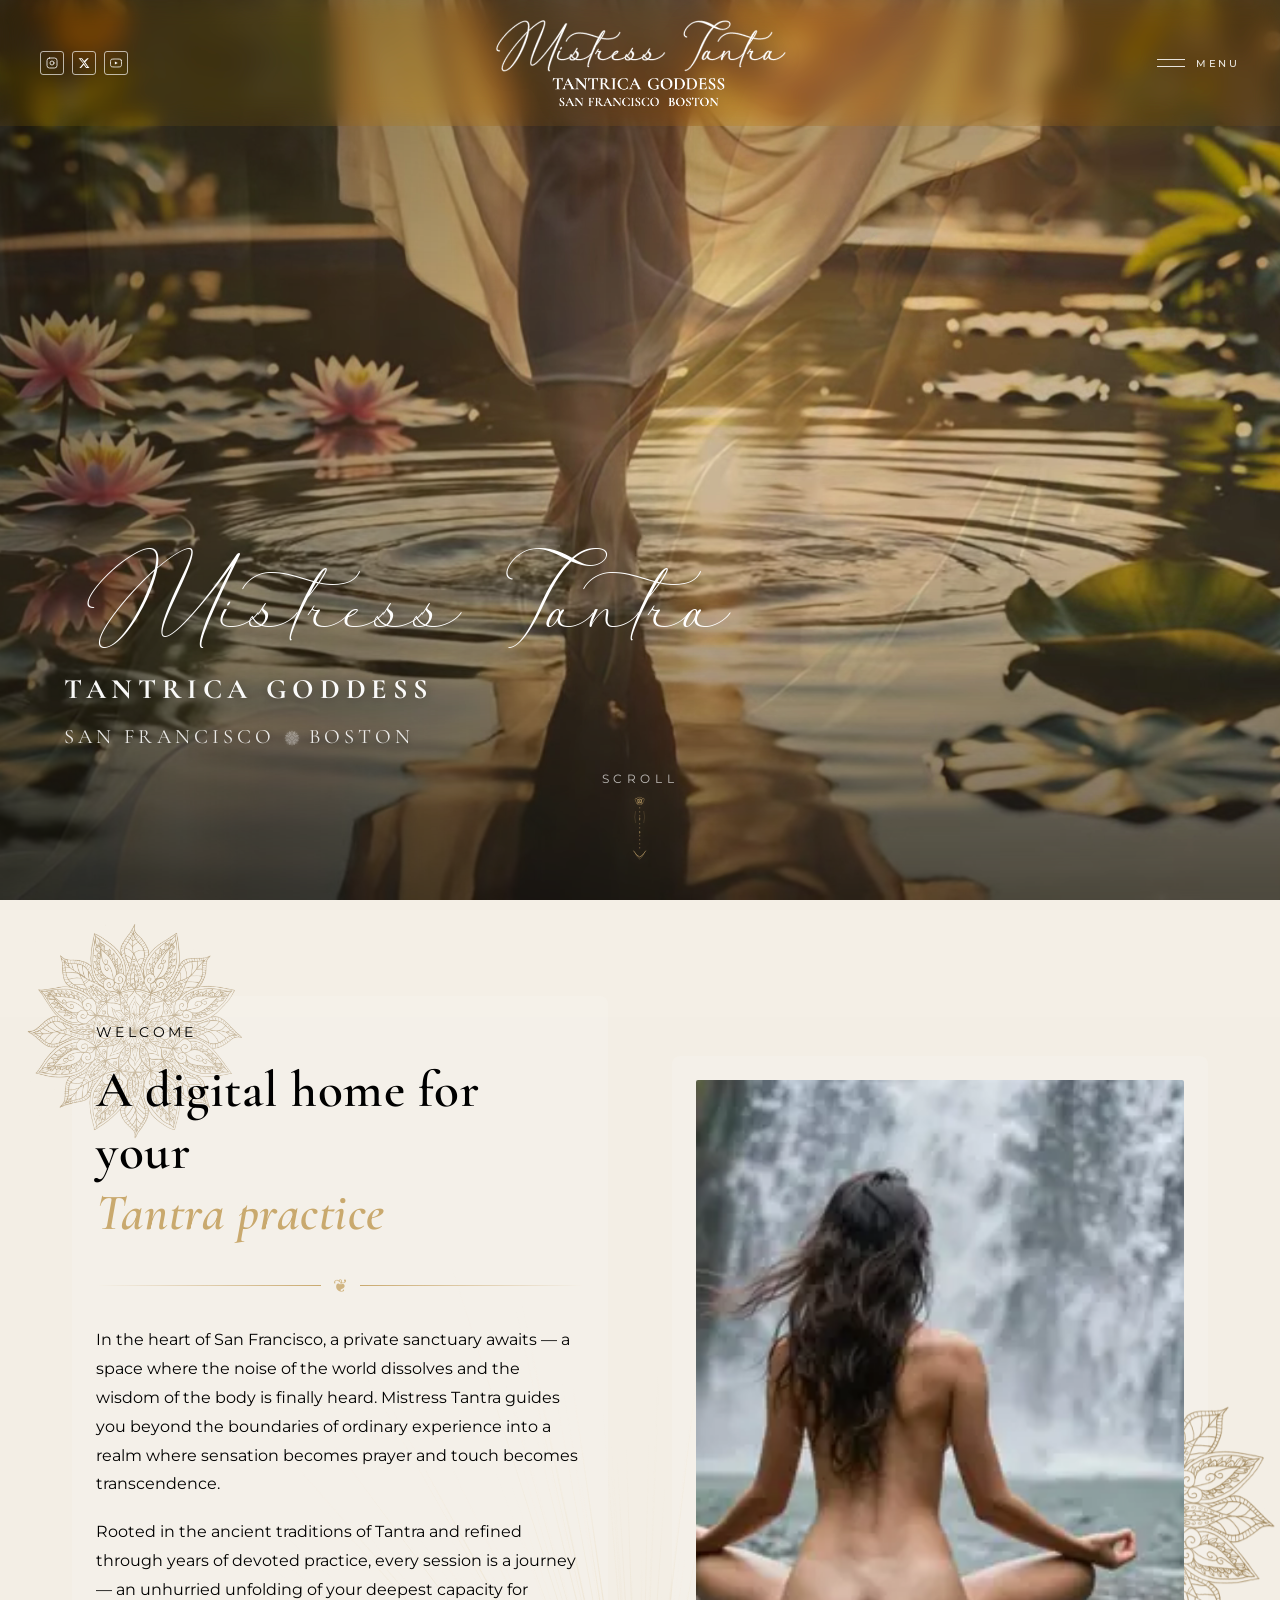
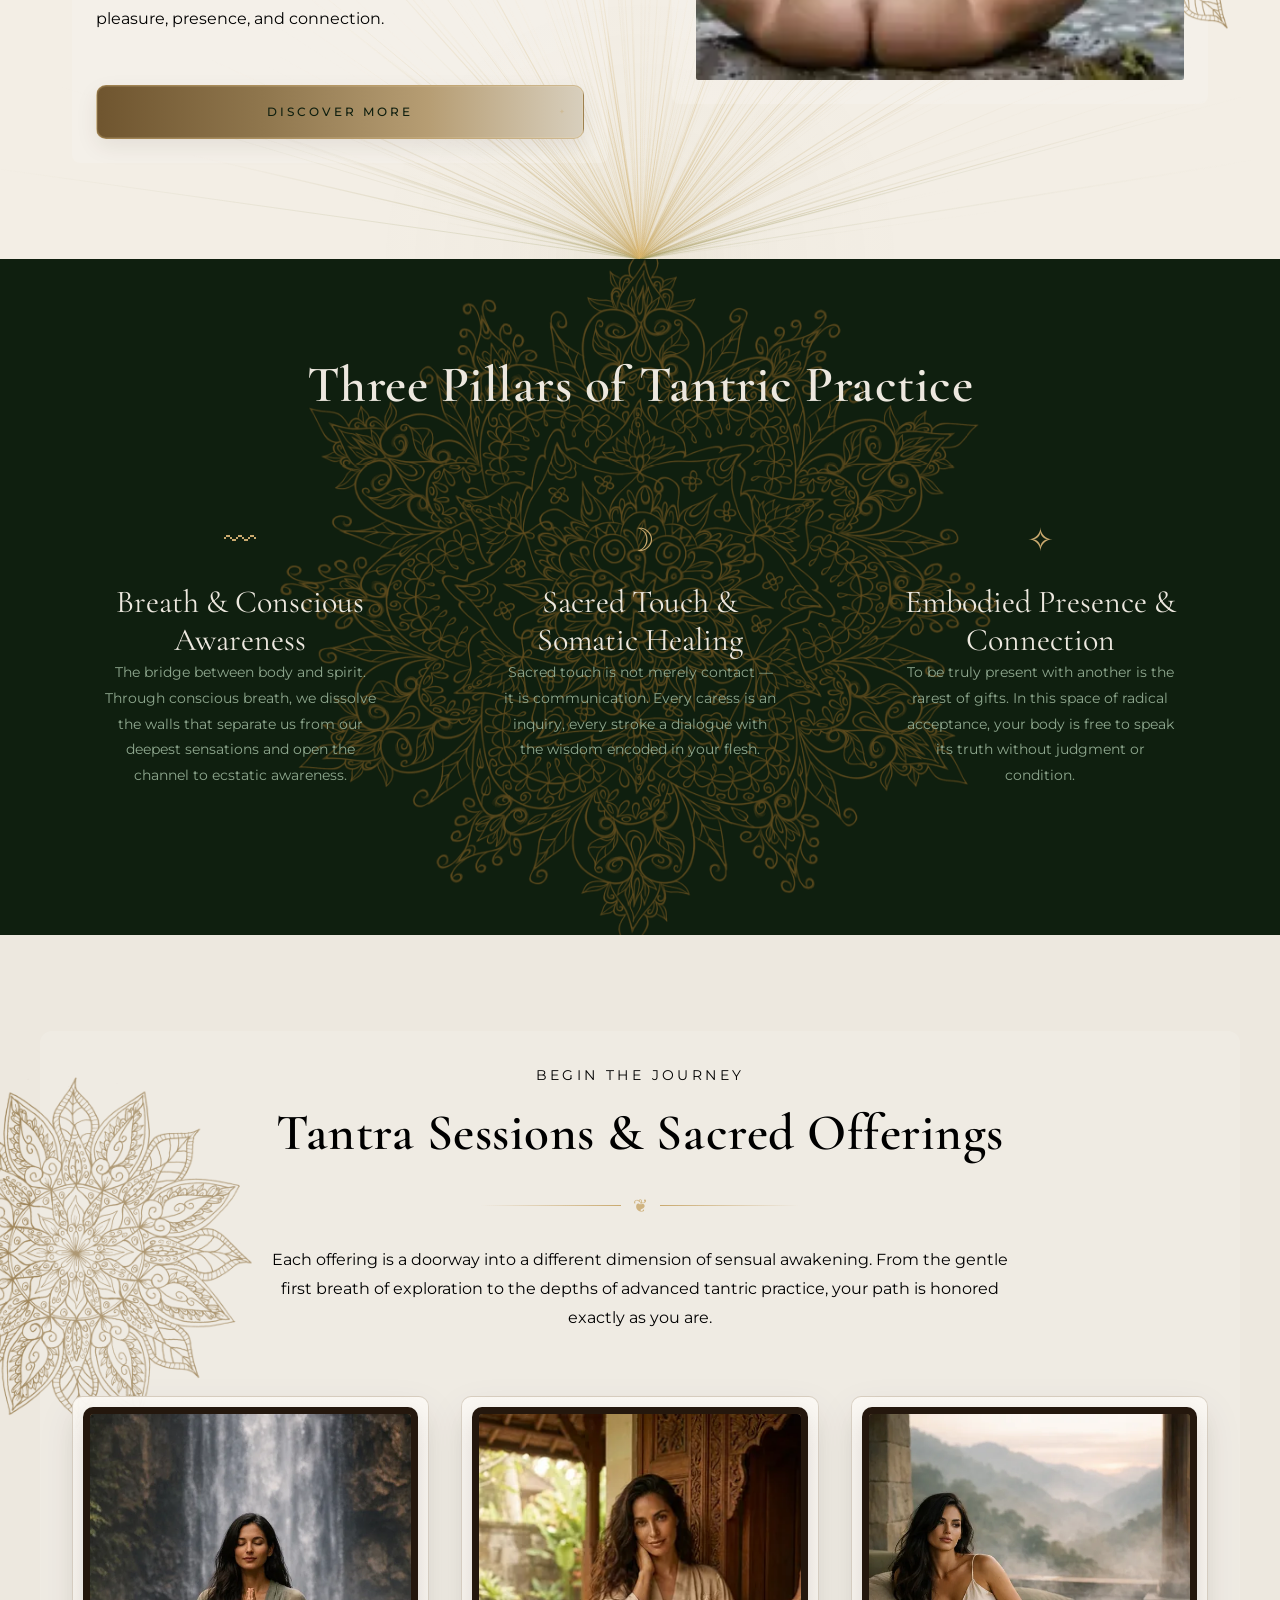
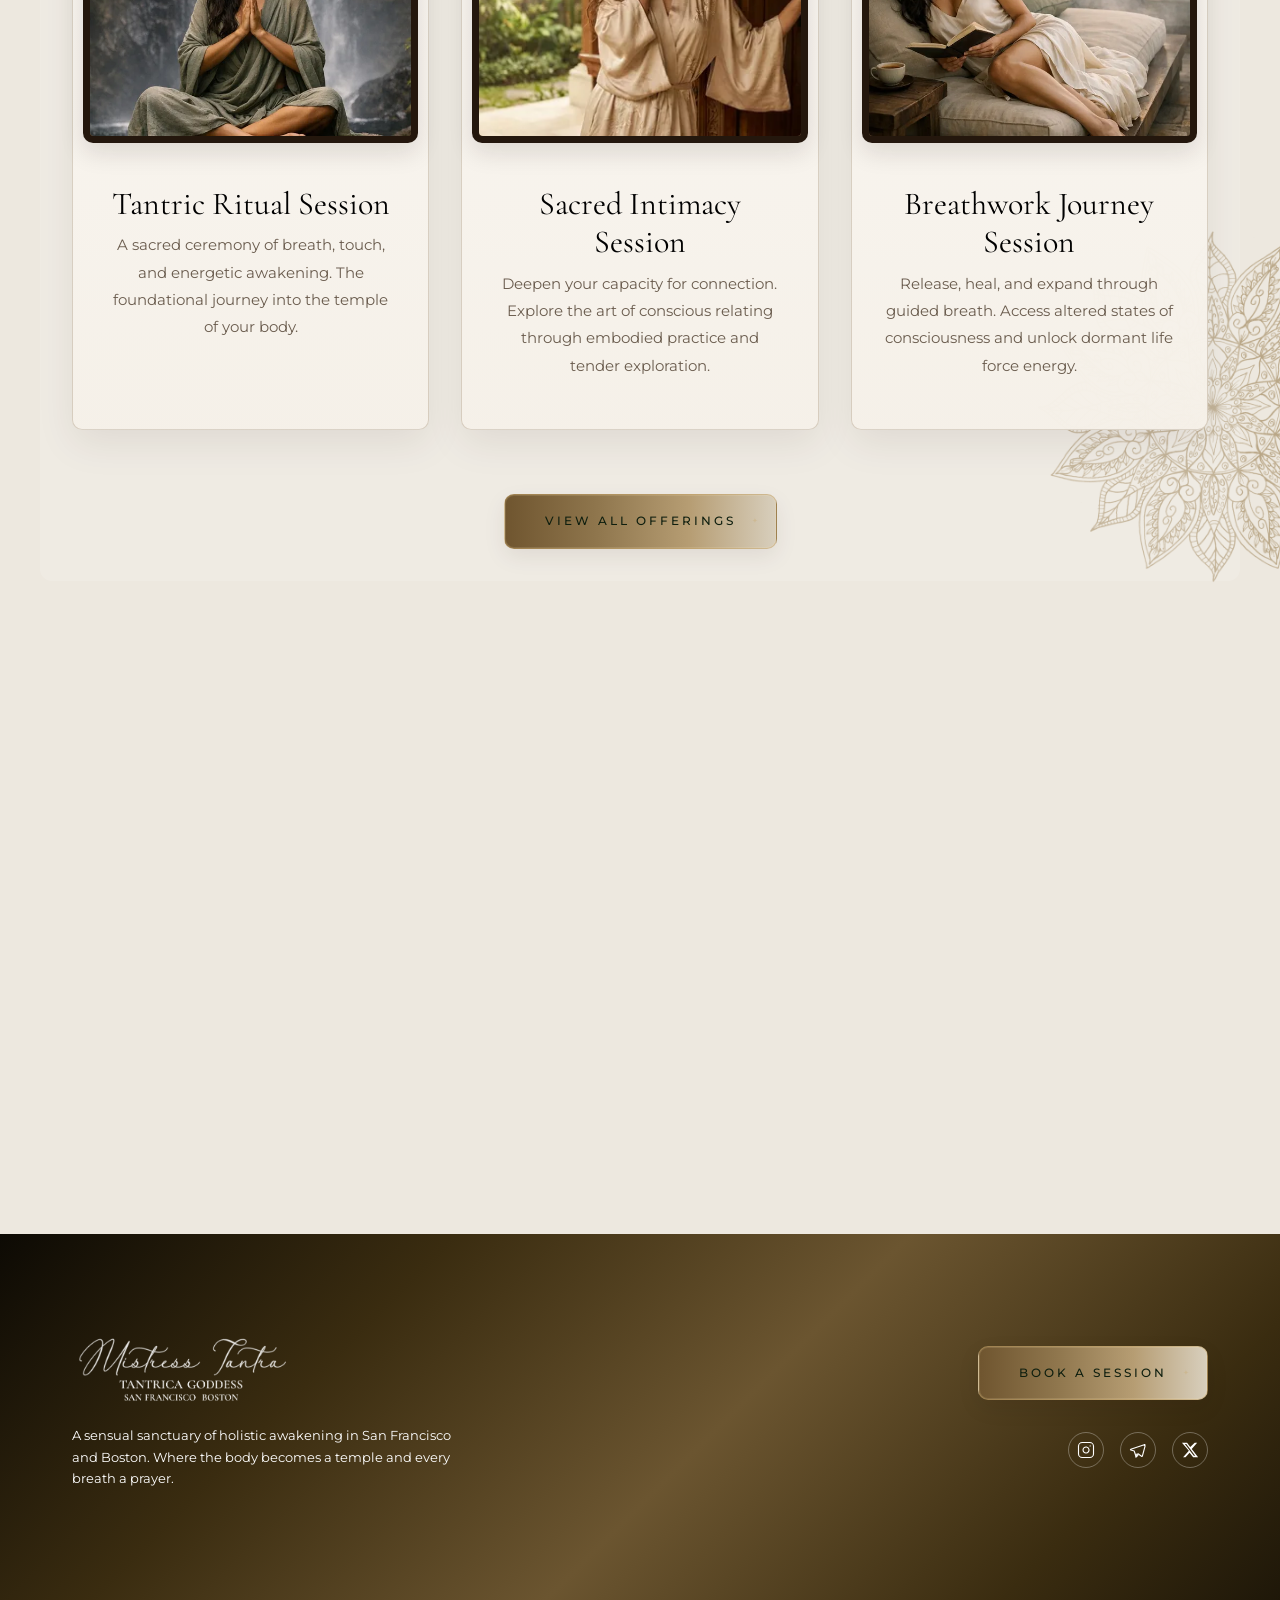
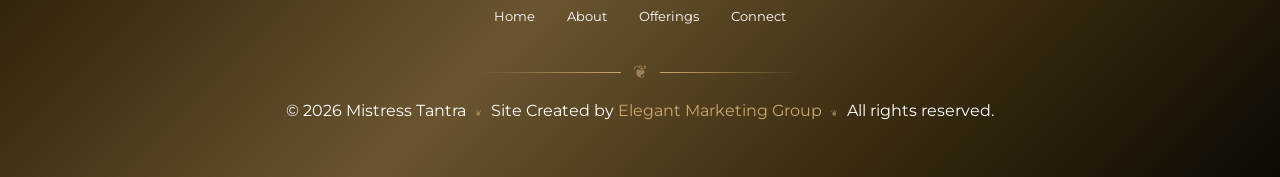
==== commit 99d0bc1d: "Fix: Confidentiality icon, footer font size, remove radical/sacred from connect - About page: Replac" ====
--- a/index.html
+++ b/index.html
@@ -9,7 +9,7 @@
   <link rel="preconnect" href="https://fonts.googleapis.com">
   <link rel="preconnect" href="https://fonts.gstatic.com" crossorigin>
   <link href="https://fonts.googleapis.com/css2?family=Cormorant+Garamond:ital,wght@0,300;0,400;0,500;1,300;1,400;1,500&family=Montserrat:wght@200;300;400;500;600&display=swap" rel="stylesheet">
-  <link rel="stylesheet" href="assets/css/styles.css?v=59">
+  <link rel="stylesheet" href="assets/css/styles.css?v=60">
   <link rel="stylesheet" href="assets/css/home.css?v=26">
   <link rel="stylesheet" href="assets/css/sacred-geometry.css?v=12">
   <link rel="icon" href="assets/images/favicon.png" type="image/png">
--- a/assets/css/styles.css
+++ b/assets/css/styles.css
@@ -1467,7 +1467,7 @@
   justify-content: center;
   align-items: center;
   padding-top: var(--space-sm);
-  font-size: 0.5rem;
+  font-size: 0.4rem;
   text-align: center;
 }
 
@@ -1549,7 +1549,7 @@
     flex-direction: column;
     gap: var(--space-sm);
     text-align: center;
-    font-size: 0.4rem;
+    font-size: 0.35rem;
   }
 }
 
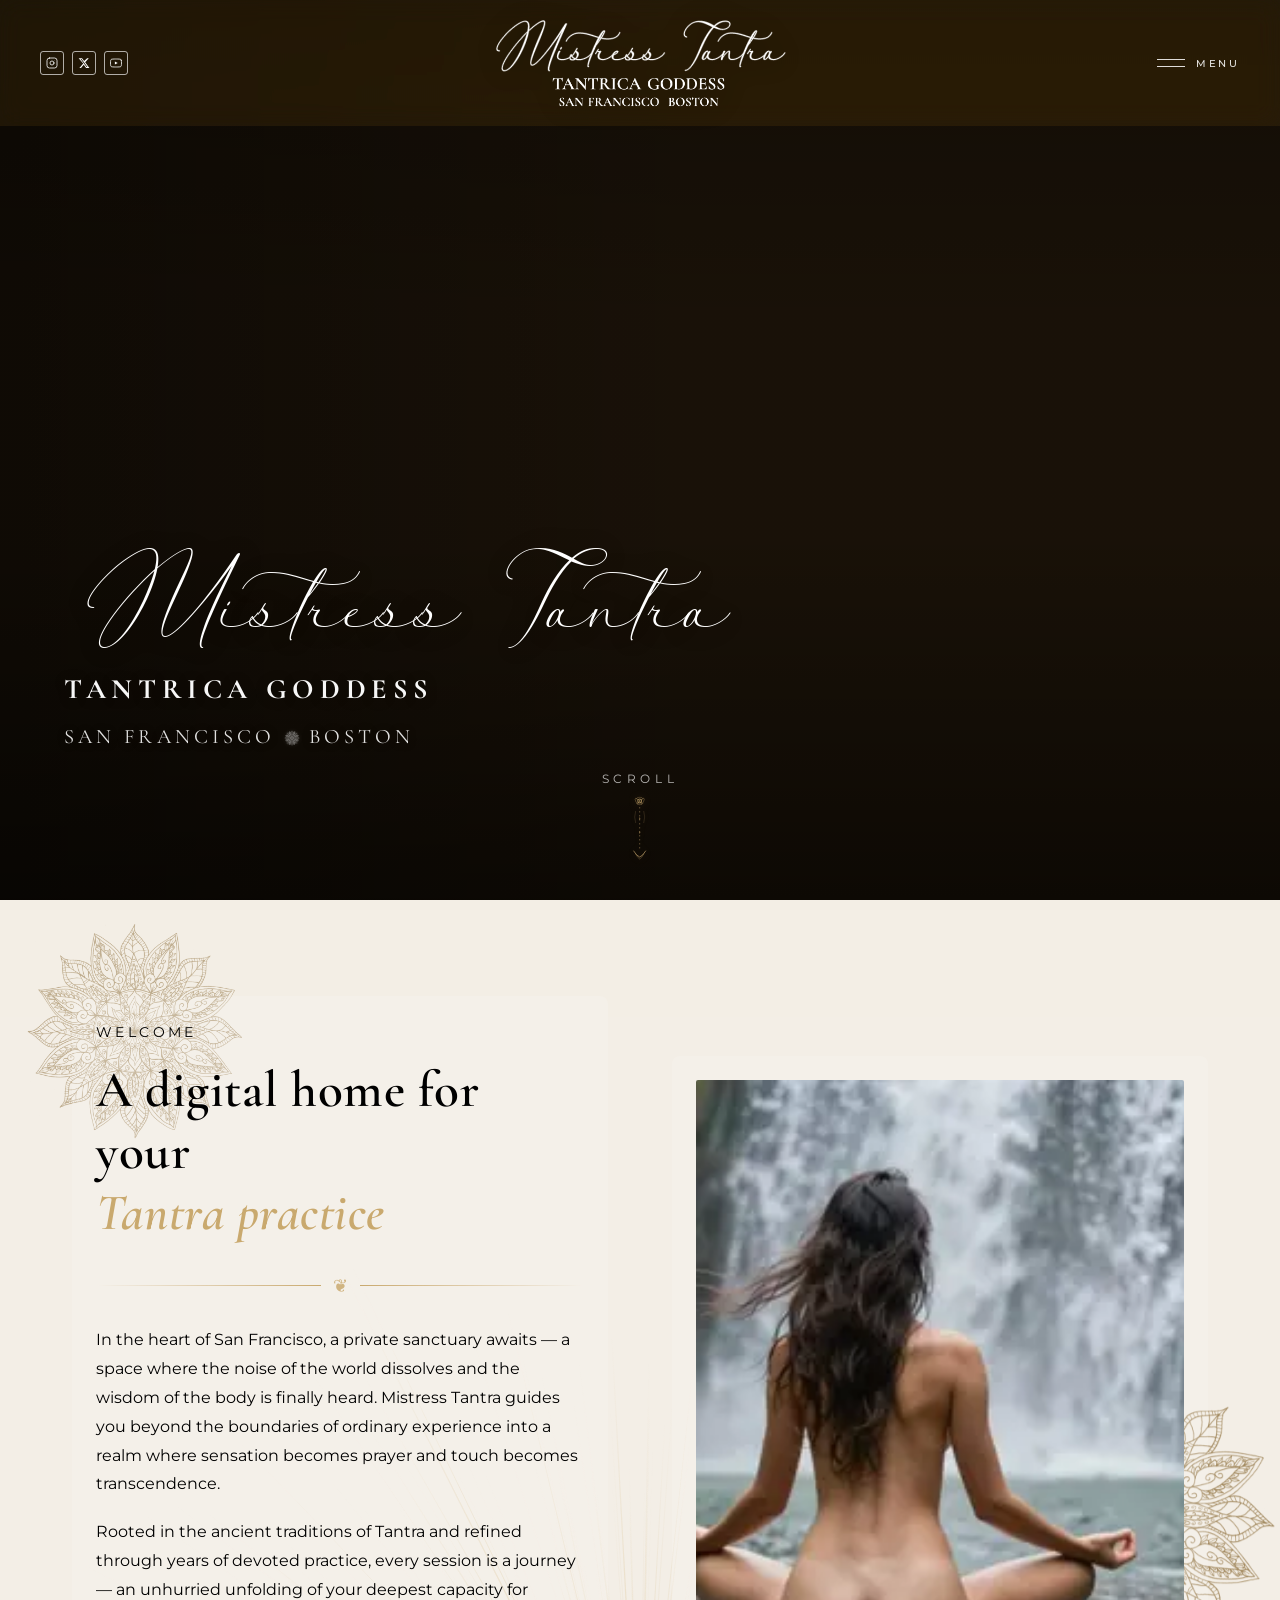
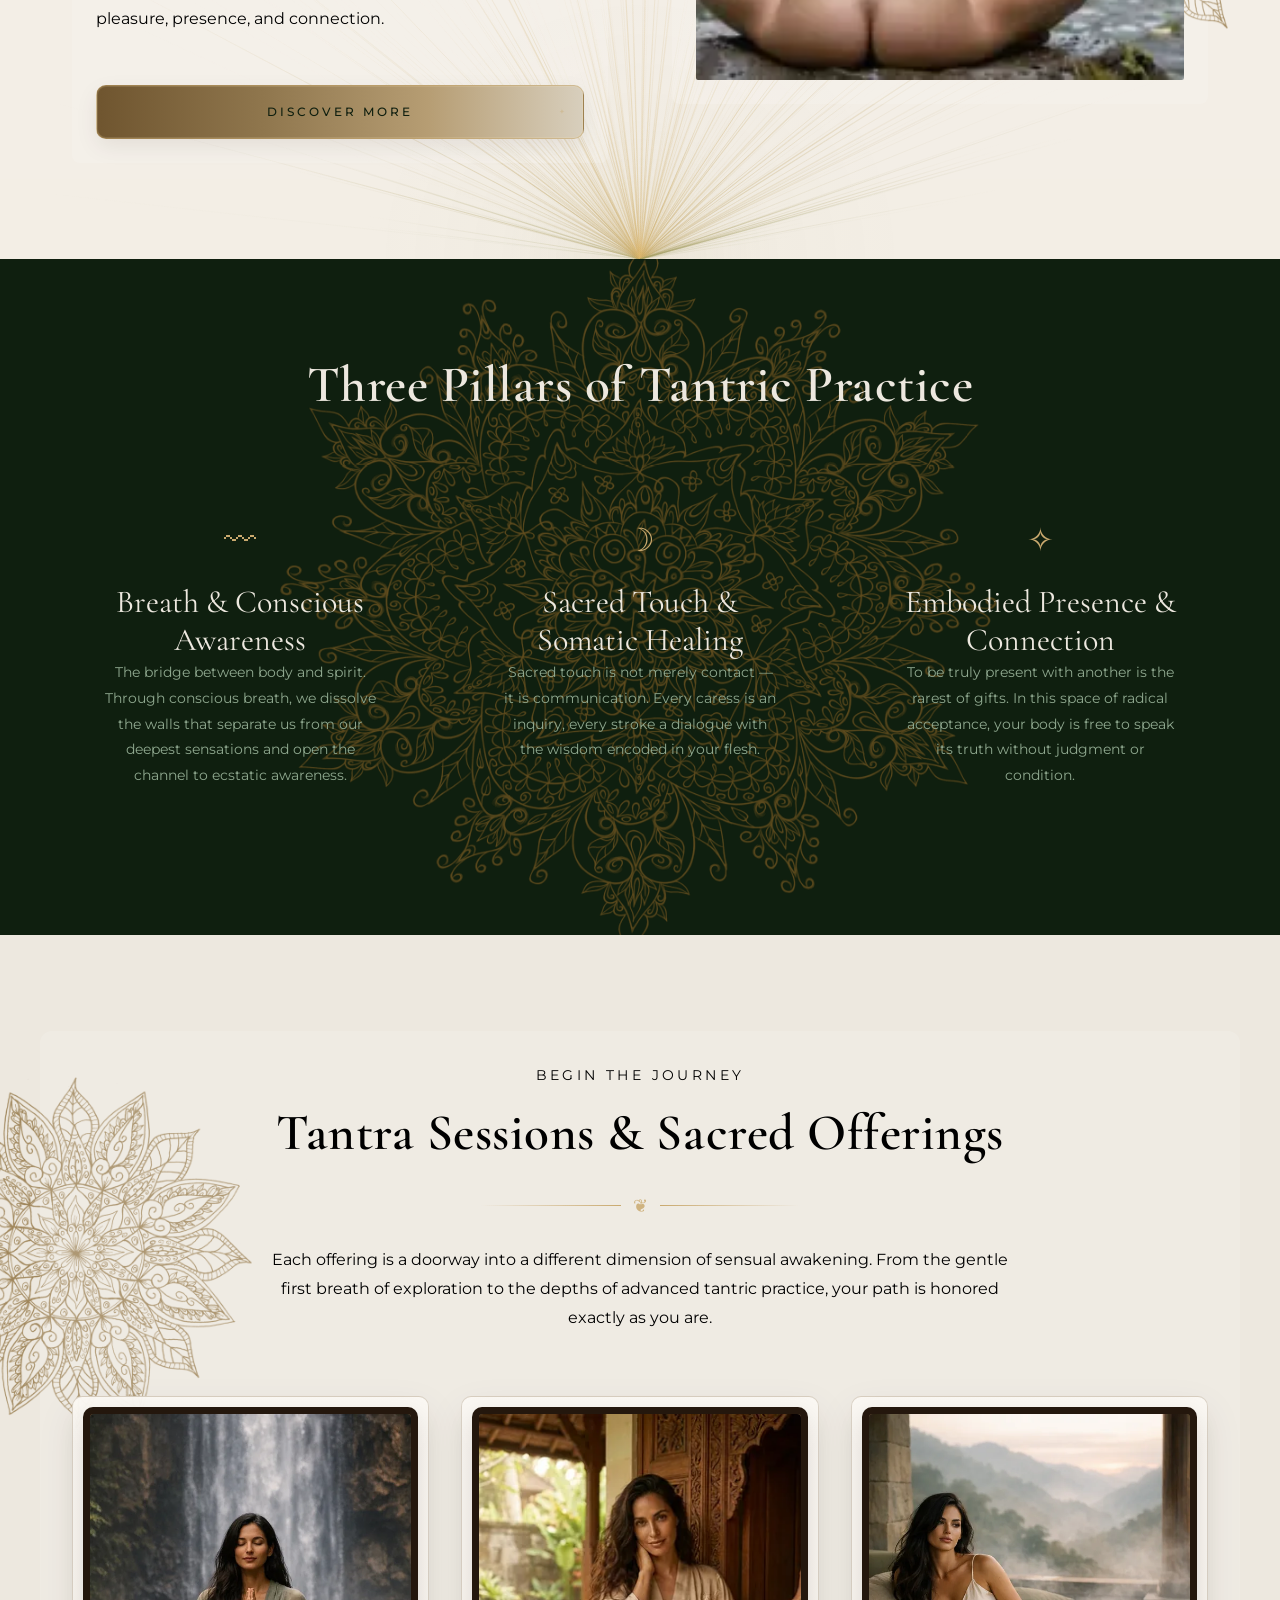
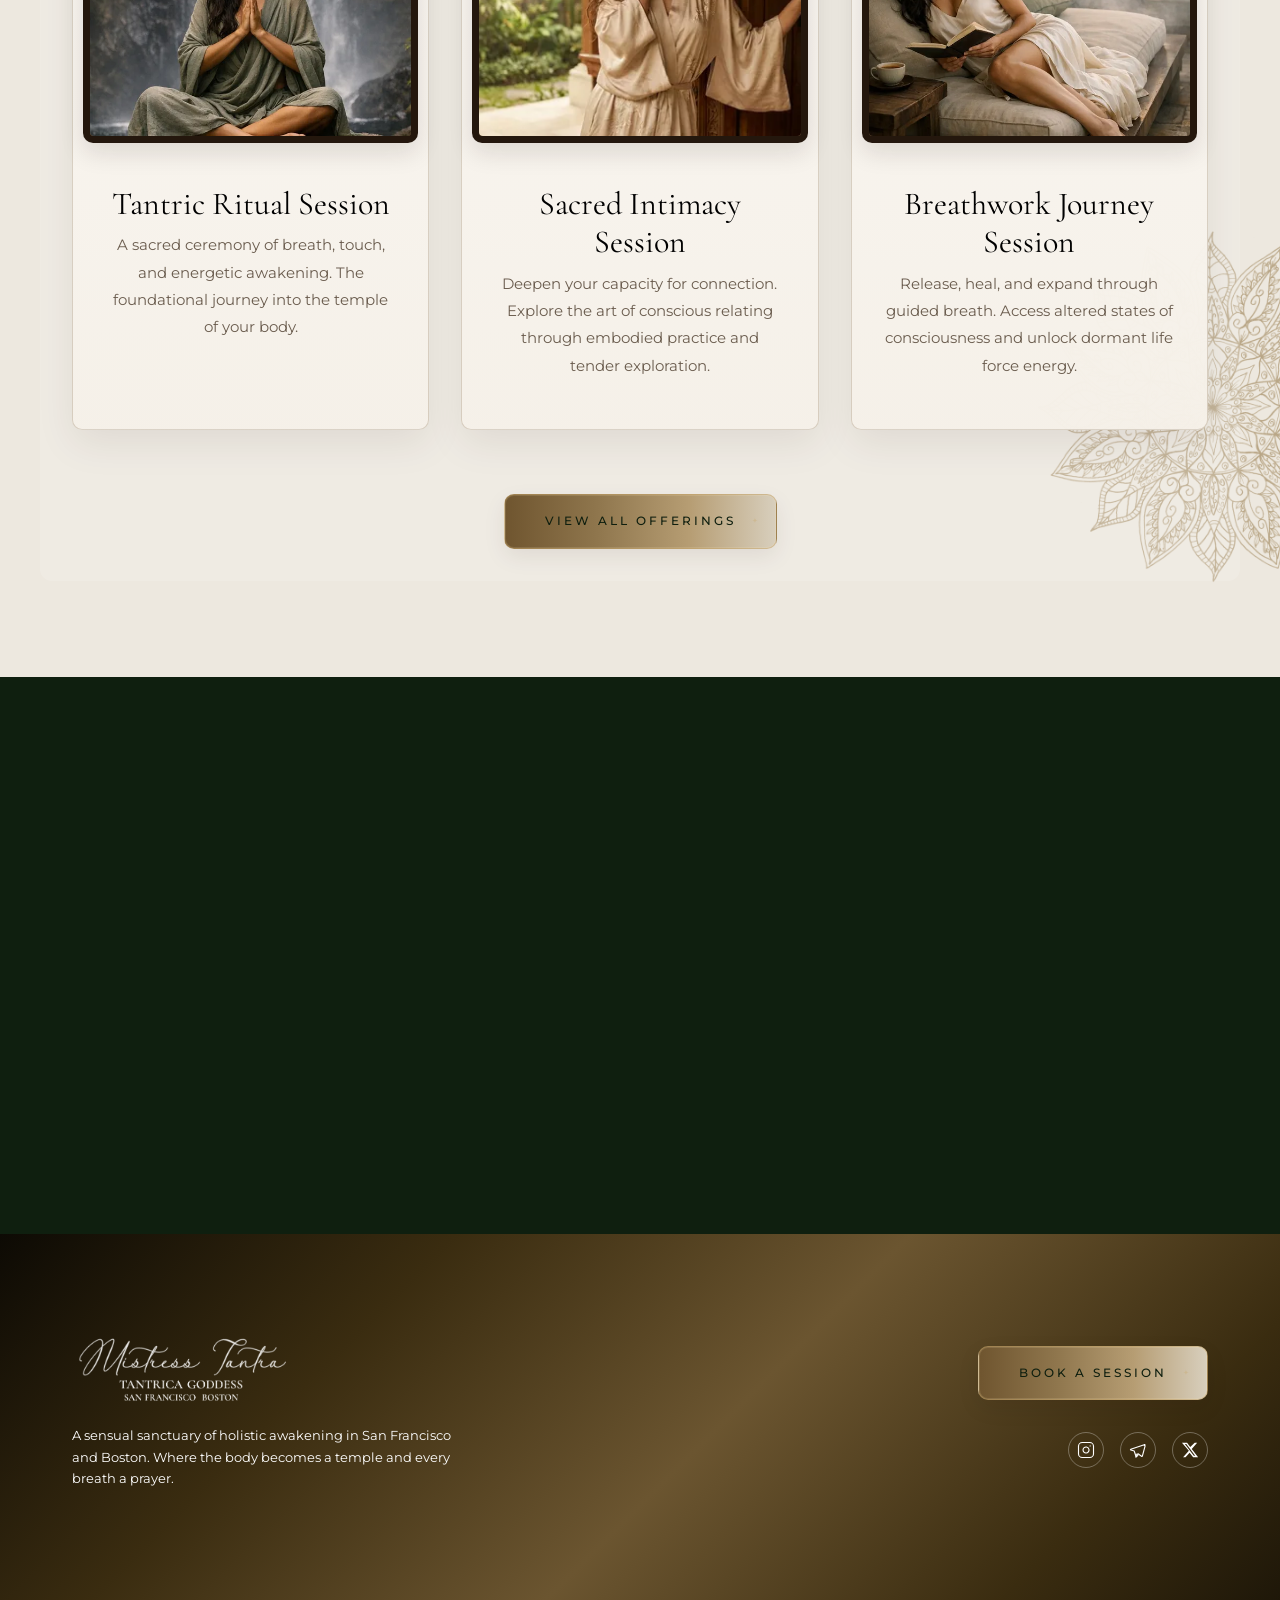
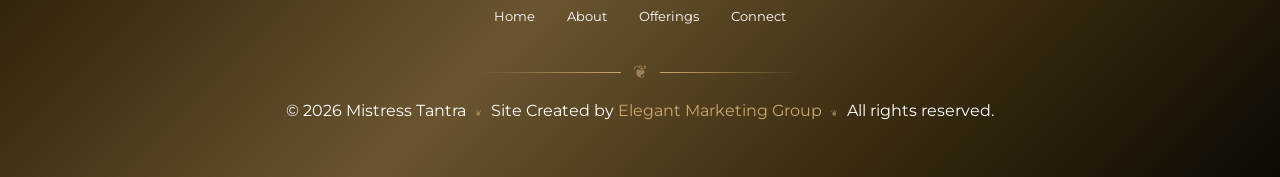
==== commit d6cee631: "Fix mobile hero carousel: 4 scenes, mobile-safe autoplay, no black gaps - Carousel: Girl image → Lil" ====
--- a/index.html
+++ b/index.html
@@ -10,11 +10,11 @@
   <link rel="preconnect" href="https://fonts.gstatic.com" crossorigin>
   <link href="https://fonts.googleapis.com/css2?family=Cormorant+Garamond:ital,wght@0,300;0,400;0,500;1,300;1,400;1,500&family=Montserrat:wght@200;300;400;500;600&display=swap" rel="stylesheet">
   <link rel="stylesheet" href="assets/css/styles.css?v=60">
-  <link rel="stylesheet" href="assets/css/home.css?v=26">
+  <link rel="stylesheet" href="assets/css/home.css?v=34">
   <link rel="stylesheet" href="assets/css/sacred-geometry.css?v=12">
   <link rel="icon" href="assets/images/favicon.png" type="image/png">
   <script src="https://sites.super.myninja.ai/_assets/ninja-daytona-script.js"></script>
-  <script src="assets/js/responsive-video.js?v=3"></script>
+  <script src="assets/js/responsive-video.js?v=8"></script>
 </head>
 <body class="home-page">
 
@@ -129,14 +129,12 @@
 
   <!-- Hero — full viewport video with seamless crossfade loop -->
   <section id="home" class="home-hero">
-    <div class="home-hero__img" id="heroImage"></div>
-
-    <video class="home-hero__video" id="heroVideo" data-responsive
-           autoplay muted playsinline preload="auto"
-           poster="assets/images/hero-home.png">
-      <source data-src="assets/videos/{dir}/hero-bg.mp4" type="video/mp4">
-      <source data-src="assets/videos/{dir}/hero-bg.webm" type="video/webm">
-    </video>
+    <div class="home-hero__img visible" id="heroImage"></div>
+
+    <video class="home-hero__video" id="heroVideoA"
+           autoplay muted loop playsinline webkit-playsinline preload="auto"></video>
+    <video class="home-hero__video home-hero__video--alt" id="heroVideoB"
+           muted loop playsinline webkit-playsinline preload="auto"></video>
 
     <div class="home-hero__vignette"></div>
 
@@ -365,6 +363,6 @@
   <div class="back-to-top">↑</div>
   <script src="assets/js/main.js?v=2"></script>
   <script src="assets/js/starburst.js?v=3"></script>
-  <script src="assets/js/home.js?v=12"></script>
+  <script src="assets/js/home.js?v=25"></script>
 </body>
 </html>
--- a/assets/css/home.css
+++ b/assets/css/home.css
@@ -18,19 +18,22 @@
   background: #1a1208;
 }
 
-/* ── Dark base while video loads ── */
+/* ── Image/video carousel layers ── */
 .home-hero__img {
   position: absolute;
   inset: 0;
   width: 100%;
   height: 100%;
   z-index: 1;
-  background: #1a1208;
-  background-size: cover;
-  background-position: center center;
-}
-
-/* ── Video — looping hero background ── */
+  opacity: 0;
+  background: #1a1208 url('../images/laptop/hero-home.webp') center center / cover no-repeat;
+  transition: opacity 0.8s ease-in-out;
+}
+
+.home-hero__img.visible {
+  opacity: 1;
+}
+
 .home-hero__video {
   position: absolute;
   inset: 0;
@@ -40,11 +43,15 @@
   object-position: center center;
   z-index: 2;
   opacity: 0;
-  transition: opacity 1.5s ease-in-out;
+  transition: opacity 0.8s ease-in-out;
 }
 
 .home-hero__video.visible {
   opacity: 1;
+}
+
+.home-hero__video--alt {
+  z-index: 1;
 }
 
 /* Mobile: adjust video framing so subject (girl/waterfall) is centered */
